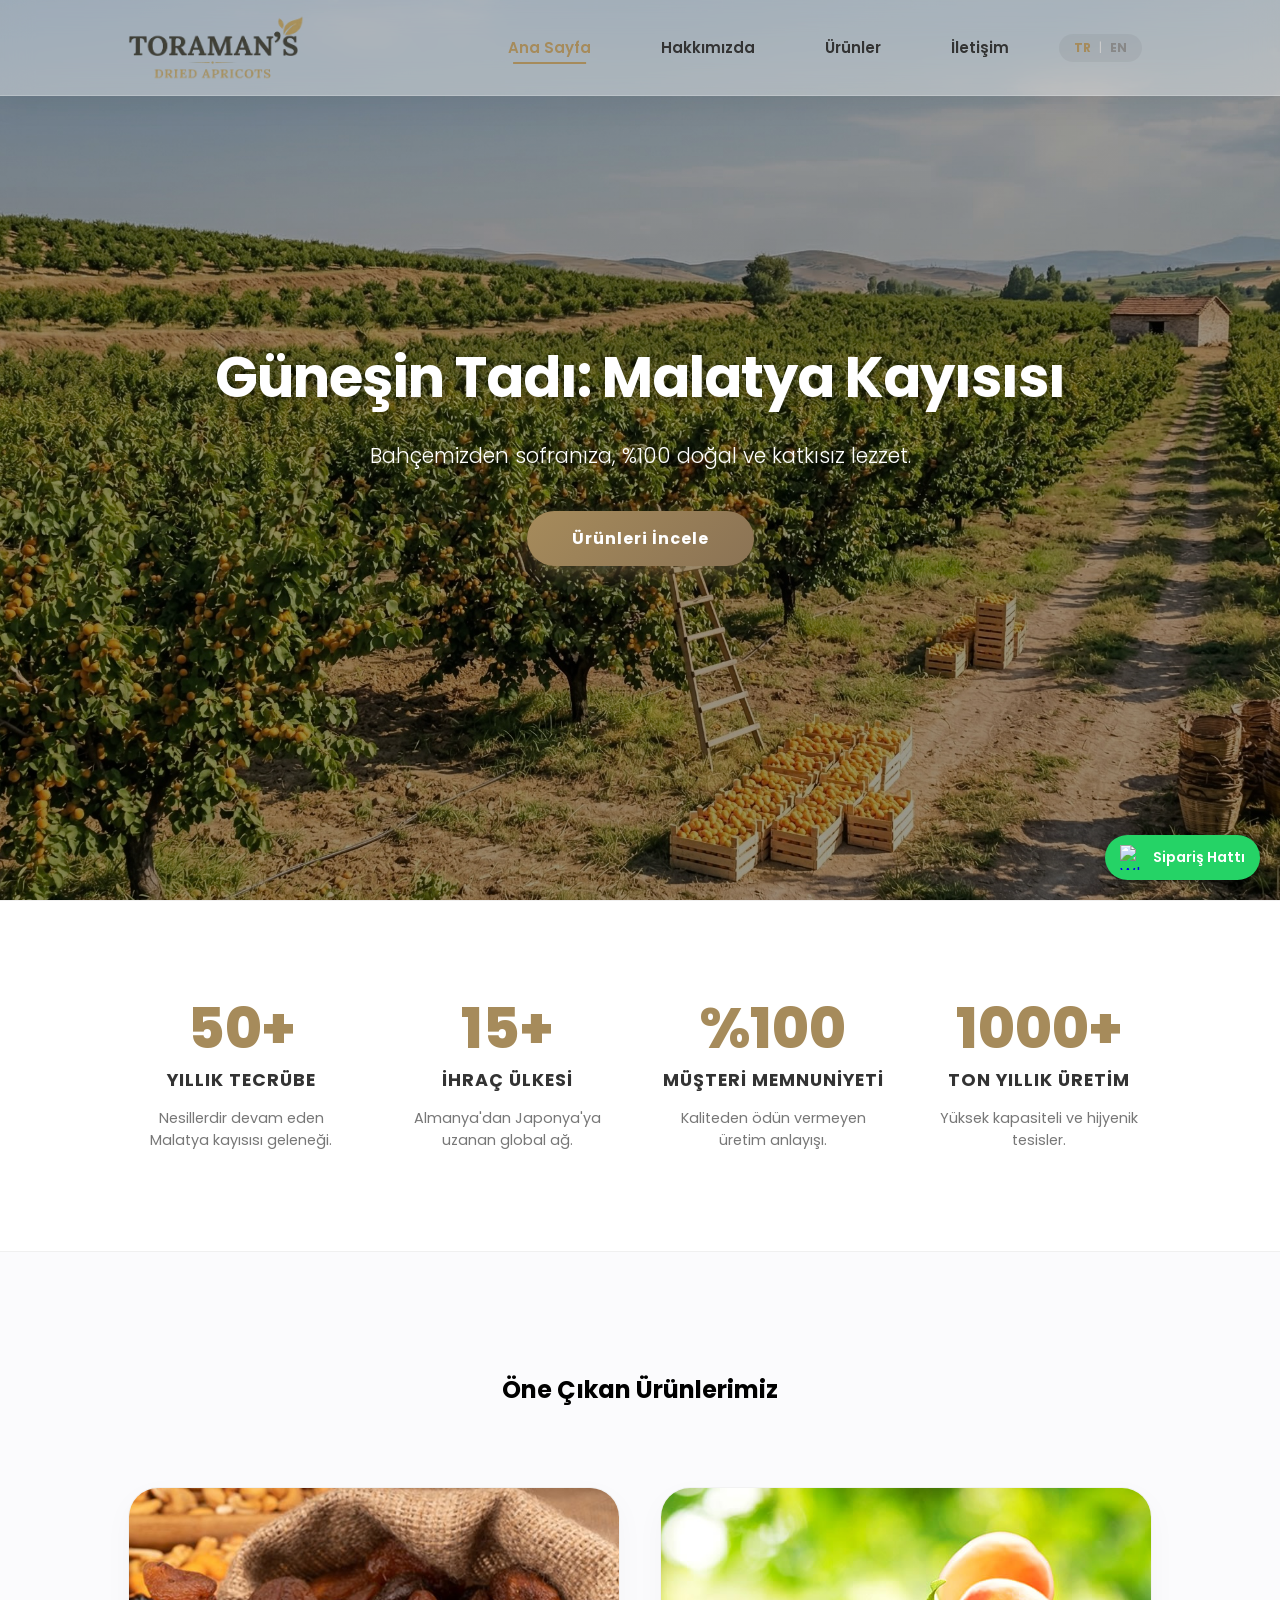
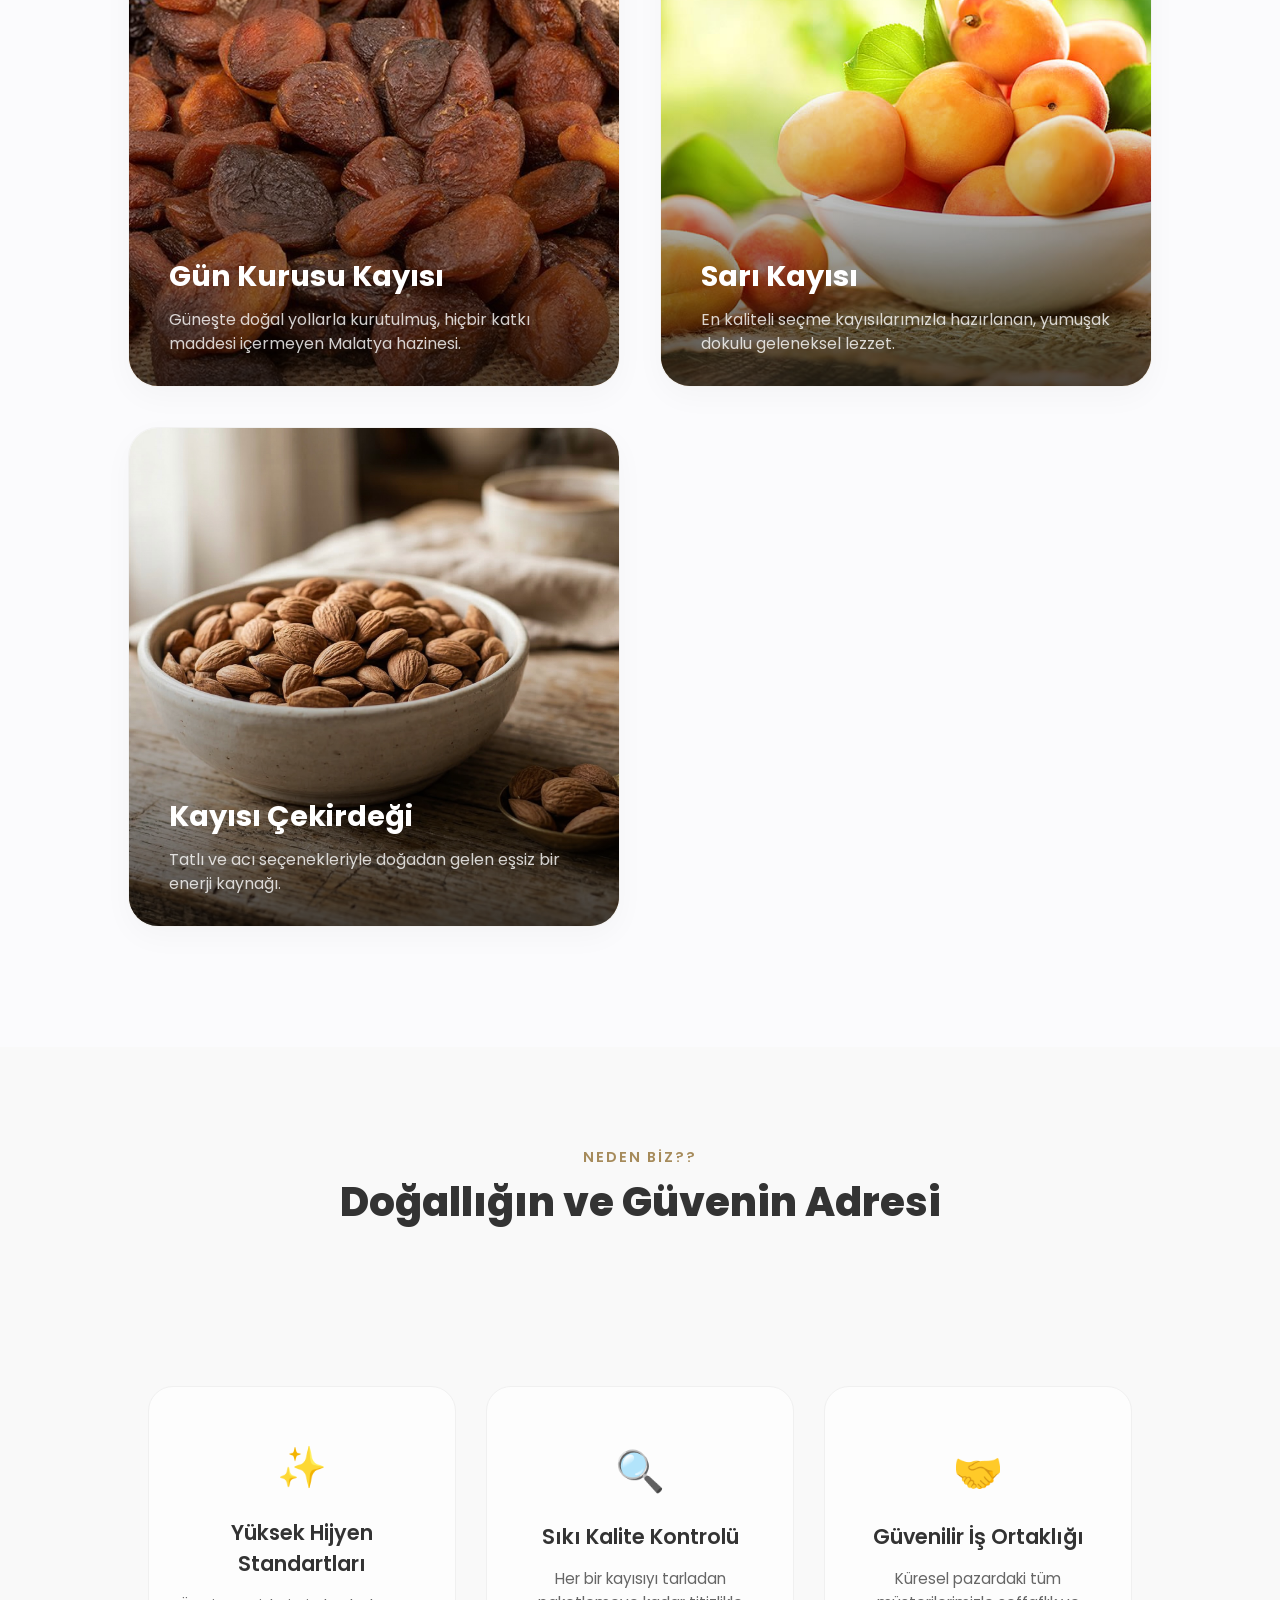
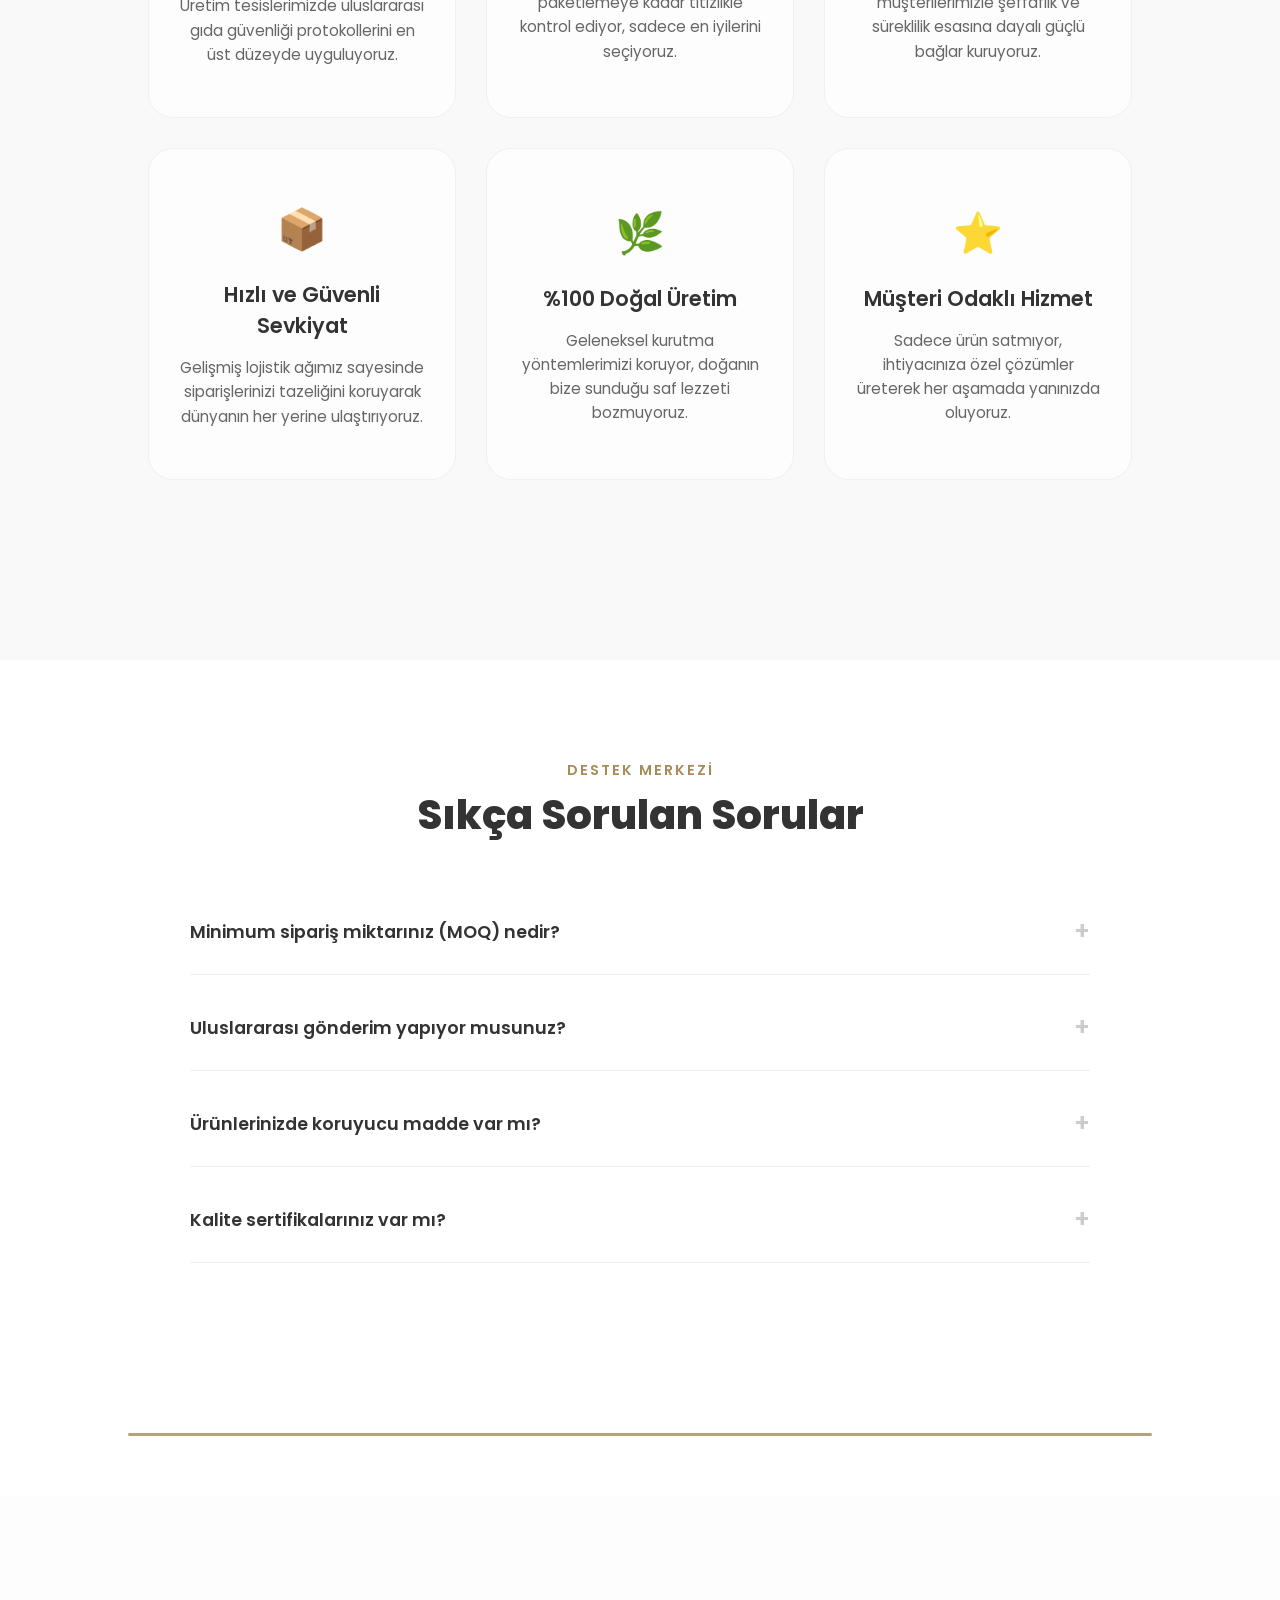
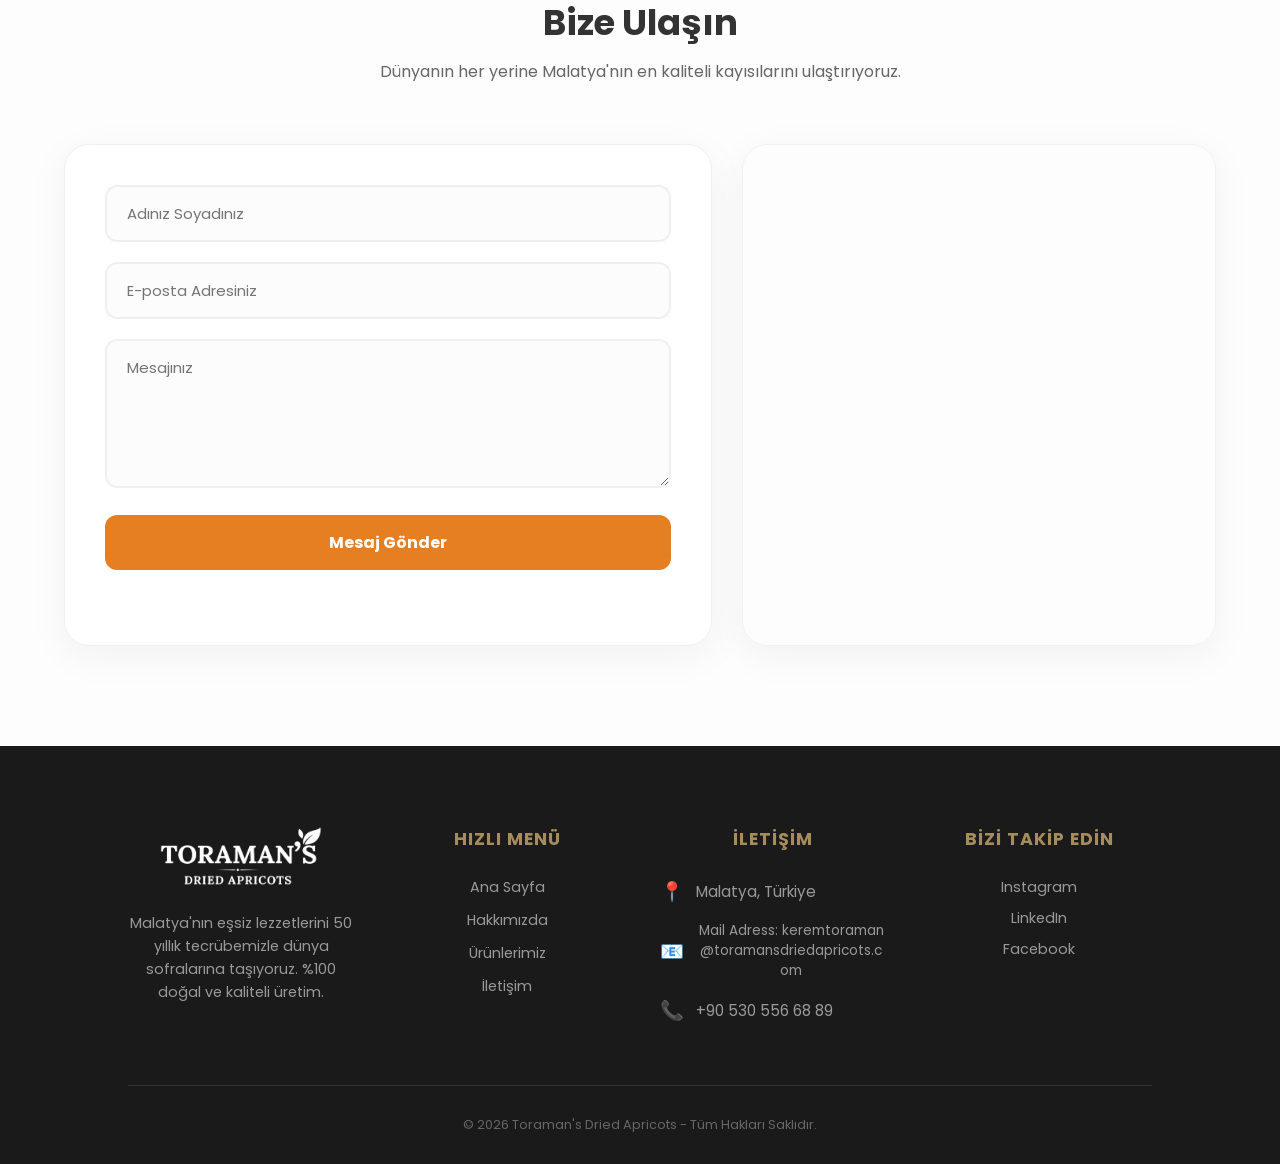
==== index.html @ 49c8cdb3 "Update index.html" ====
<!DOCTYPE html>
<html lang="tr">
<head>
    <meta charset="UTF-8">
    <meta name="viewport" content="width=device-width, initial-scale=1.0">
    <title>Toramans Dried Apricots | Malatya'nın Doğal Lezzeti</title>
    <link href="https://fonts.googleapis.com/css2?family=Poppins:wght@400;600;700&display=swap" rel="stylesheet">
    <link rel="stylesheet" href="style.css">
    <link rel="icon" type="image/png" href="Photos/favicon1.png">
<body>

    <nav class="navbar">
    <div class="logo">
        <img src="Photos/logo.png" alt="Toraman Dried Apricots Logo" id="nav-logo">
    </div>
        <ul class="nav-links">
            <li><a href="#home" class="active">Ana Sayfa</a></li>
            <li><a href="about.html" class="nav-btn">Hakkımızda</a></li>
            <li><a href="#products" class="nav-btn">Ürünler</a></li>
            <li><a href="#contact" class="nav-btn">İletişim</a></li>
            <li class="lang-switcher">
                <a href="index.html" class="lang-btn active">TR</a>
                <span class="lang-divider">|</span>
                <a href="index-en.html" class="lang-btn">EN</a>
            </li>
        </ul>
    </nav>

    <header id="home" class="hero">
       <div class="hero-content">
            <h1 class="fade-in">Güneşin Tadı: Malatya Kayısısı</h1>
            <p class="fade-in-delay">Bahçemizden sofranıza, %100 doğal ve katkısız lezzet.</p>
            <a href="#products" class="btn reveal-btn">Ürünleri İncele</a>
       </div>
    </header>

    <section class="trust-stats reveal">
        <div class="stats-container">
            <div class="stat-item">
                <span class="stat-number">50+</span>
                <span class="stat-label">Yıllık Tecrübe</span>
                <p class="stat-desc">Nesillerdir devam eden Malatya kayısısı geleneği.</p>
            </div>

            <div class="stat-item">
                <span class="stat-number">15+</span>
                <span class="stat-label">İhraç Ülkesi</span>
                <p class="stat-desc">Almanya'dan Japonya'ya uzanan global ağ.</p>
            </div>

            <div class="stat-item">
                <span class="stat-number">%100</span>
                <span class="stat-label">Müşteri Memnuniyeti</span>
                <p class="stat-desc">Kaliteden ödün vermeyen üretim anlayışı.</p>
            </div>

            <div class="stat-item">
                <span class="stat-number">1000+</span>
                <span class="stat-label">Ton Yıllık Üretim</span>
                <p class="stat-desc">Yüksek kapasiteli ve hijyenik tesisler.</p>
            </div>
        </div>
</section>

<section id="products" class="products">
    <h2>Öne Çıkan Ürünlerimiz</h2>
    <div class="product-grid">
        
        <div class="product-card reveal">
            <div class="product-image-wrapper">
                <img src="Photos/gunkurusu.jpg" alt="Gün Kurusu">
            </div>
            <div class="product-info">
                <h3>Gün Kurusu Kayısı</h3>
                <p>Güneşte doğal yollarla kurutulmuş, hiçbir katkı maddesi içermeyen Malatya hazinesi.</p>
            </div>
        </div>

        <div class="product-card reveal delay-1">
            <div class="product-image-wrapper">
                <img src="Photos/sari.jpg" alt="Sarı Kayısı">
            </div>
            <div class="product-info">
                <h3>Sarı Kayısı</h3>
                <p>En kaliteli seçme kayısılarımızla hazırlanan, yumuşak dokulu geleneksel lezzet.</p>
            </div>
        </div>

        <div class="product-card reveal delay-2">
            <div class="product-image-wrapper">
                <img src="Photos/cekirdek.jpg" alt="Kayısı Çekirdeği">
            </div>
            <div class="product-info">
                <h3>Kayısı Çekirdeği</h3>
                <p>Tatlı ve acı seçenekleriyle doğadan gelen eşsiz bir enerji kaynağı.</p>
            </div>
        </div>

    </div>
</section>

<section class="features-section reveal">
    <div class="section-header"> <span class="sub-title">NEDEN BİZ??</span>
        <h2 class="modern-title">Doğallığın ve Güvenin Adresi</h2>
    </div>
    
    <div class="features-grid">
        </div>
    
    <div class="features-grid">
        <div class="feature-card reveal">
            <div class="feature-icon">✨</div>
            <h3>Yüksek Hijyen Standartları</h3>
            <p>Üretim tesislerimizde uluslararası gıda güvenliği protokollerini en üst düzeyde uyguluyoruz.</p>
        </div>

        <div class="feature-card reveal delay-1">
            <div class="feature-icon">🔍</div>
            <h3>Sıkı Kalite Kontrolü</h3>
            <p>Her bir kayısıyı tarladan paketlemeye kadar titizlikle kontrol ediyor, sadece en iyilerini seçiyoruz.</p>
        </div>

        <div class="feature-card reveal delay-2">
            <div class="feature-icon">🤝</div>
            <h3>Güvenilir İş Ortaklığı</h3>
            <p>Küresel pazardaki tüm müşterilerimizle şeffaflık ve süreklilik esasına dayalı güçlü bağlar kuruyoruz.</p>
        </div>

        <div class="feature-card reveal">
            <div class="feature-icon">📦</div>
            <h3>Hızlı ve Güvenli Sevkiyat</h3>
            <p>Gelişmiş lojistik ağımız sayesinde siparişlerinizi tazeliğini koruyarak dünyanın her yerine ulaştırıyoruz.</p>
        </div>

        <div class="feature-card reveal delay-1">
            <div class="feature-icon">🌿</div>
            <h3>%100 Doğal Üretim</h3>
            <p>Geleneksel kurutma yöntemlerimizi koruyor, doğanın bize sunduğu saf lezzeti bozmuyoruz.</p>
        </div>

        <div class="feature-card reveal delay-2">
            <div class="feature-icon">⭐</div>
            <h3>Müşteri Odaklı Hizmet</h3>
            <p>Sadece ürün satmıyor, ihtiyacınıza özel çözümler üreterek her aşamada yanınızda oluyoruz.</p>
        </div>
    </div>
</section>
    
<section class="faq-section reveal">
    <div class="faq-container">
        <span class="sub-title">Destek Merkezi</span>
        <h2 class="modern-title">Sıkça Sorulan Sorular</h2>
        
        <div class="accordion">
            <div class="accordion-item">
                <button class="accordion-header">
                    <span>Minimum sipariş miktarınız (MOQ) nedir?</span>
                    <i class="arrow-icon">+</i>
                </button>
                <div class="accordion-body">
                    <p>Toptan ve ihracat talepleriniz için esnek çözümler sunuyoruz. Detaylı bilgi için lütfen bizimle iletişime geçin.</p>
                </div>
            </div>

            <div class="accordion-item">
                <button class="accordion-header">
                    <span>Uluslararası gönderim yapıyor musunuz?</span>
                    <i class="arrow-icon">+</i>
                </button>
                <div class="accordion-body">
                    <p>Evet, TDA olarak başta Avrupa ve ABD olmak üzere 15'ten fazla ülkeye güvenli ve hızlı gönderim sağlıyoruz.</p>
                </div>
            </div>

            <div class="accordion-item">
                <button class="accordion-header">
                    <span>Ürünlerinizde koruyucu madde var mı?</span>
                    <i class="arrow-icon">+</i>
                </button>
                <div class="accordion-body">
                    <p>Gün Kurusu ürünlerimiz %100 doğal olup hiçbir katkı maddesi içermez. Sarı kayısılarımızda ise uluslararası gıda standartlarına uygun minimum düzeyde kükürtleme işlemi uygulanmaktadır.</p>
                </div>
            </div>

            <div class="accordion-item">
                <button class="accordion-header">
                    <span>Kalite sertifikalarınız var mı?</span>
                    <i class="arrow-icon">+</i>
                </button>
                <div class="accordion-body">
                    <p>Evet, tesisimiz ve ürünlerimiz ISO 22000, Helal ve FDA standartlarına göre sertifikalandırılmış olup, küresel ortaklarımız için en yüksek düzeyde gıda güvenliğini garanti etmektedir.</p>
                </div>
            </div>
    </div>
</section>
    
<div class="section-divider"></div>
    
    <section class="contact" id="contact">
    <div class="contact-header reveal">
        <h2>Bize Ulaşın</h2>
        <p>Dünyanın her yerine Malatya'nın en kaliteli kayısılarını ulaştırıyoruz.</p>
    </div>

    <div class="contact-split-container reveal delay-1">
        <div class="contact-form-side">
            <form id="contactForm">
                <div class="input-group">
                    <input type="text" name="name" placeholder="Adınız Soyadınız" required>
                </div>
                <div class="input-group">
                    <input type="email" name="email" placeholder="E-posta Adresiniz" required>
                </div>
                <div class="input-group">
                    <textarea name="message" placeholder="Mesajınız" rows="5" required></textarea>
                </div>
                <button type="submit" class="submit-btn">Mesaj Gönder</button>
                <div id="formStatus" class="status-msg"></div>
            </form>
        </div>

        <div class="contact-map-side">
            <iframe 
                src="https://www.google.com/maps/embed?pb=!1m18!1m12!1m3!1d100345.548455767!2d38.2325324068361!3d38.33306634710186!2m3!1f0!2f0!3f0!3m2!1i1024!2i768!4f13.1!3m3!1m2!1s0x407636e3c1d9774d%3A0x5e39669527e57f75!2sMalatya!5e0!3m2!1str!2str!4v1710780000000!5m2!1str!2str" 
                width="100%" 
                height="100%" 
                style="border:0;" 
                allowfullscreen="" 
                loading="lazy" 
                referrerpolicy="no-referrer-when-downgrade">
            </iframe>
        </div>
    </div>
</section>

<footer class="footer">
    <div class="footer-container">
        <div class="footer-col">
            <img src="Photos/logo.png" alt="Toraman Logo" class="footer-logo">
            <p class="footer-about">
                Malatya'nın eşsiz lezzetlerini 50 yıllık tecrübemizle dünya sofralarına taşıyoruz. %100 doğal ve kaliteli üretim.
            </p>
        </div>

        <div class="footer-col">
            <h4>Hızlı Menü</h4>
            <ul>
                <li><a href="#home">Ana Sayfa</a></li>
                <li><a href="about.html">Hakkımızda</a></li>
                <li><a href="#products">Ürünlerimiz</a></li>
                <li><a href="#contact">İletişim</a></li>
            </ul>
        </div>

        <div class="footer-col">
            <h4>İletişim</h4>
            <div class="footer-contact-list">
                <div class="contact-item">
                    <span class="icon">📍</span>
                    <p>Malatya, Türkiye</p>
                </div>
                <div class="contact-item">
                    <span class="icon">📧</span>
                    <p class="long-email">Mail Adress: keremtoraman@toramansdriedapricots.com</p>
                </div>
                <div class="contact-item">
                    <span class="icon">📞</span>
                    <p>+90 530 556 68 89</p>
                </div>
            </div>
        </div>

        <div class="footer-col">
            <h4>Bizi Takip Edin</h4>
            <div class="social-icons">
                <a href="https://www.instagram.com/the_toraman/" class="social-link">Instagram</a>
                <a href="https://www.linkedin.com/in/kerem-toraman-1b116227b/" class="social-link">LinkedIn</a>
                <a href="#" class="social-link">Facebook</a>
            </div>
        </div>
    </div>
    <div class="footer-bottom">
        <p>© 2026 Toraman's Dried Apricots - Tüm Hakları Saklıdır.</p>
    </div>
</footer>

    <a href="https://wa.me/905305566889?text=Merhaba%20Kerem%2C%20Toraman%20Dried%20Apricots%20sitenizden%20ulaşıyorum.%20Ürünleriniz%20hakkında%20bilgi%20alabilir%20miyim?" class="whatsapp-fixed" target="_blank">
        <img src="https://upload.wikimedia.org/wikipedia/commons/6/6b/WhatsApp.svg" alt="WhatsApp">
        <span>Sipariş Hattı</span>
    </a>

    <script src="script.js"></script>
</body>
</html>
---- style.css ----
* {
    margin: 0;
    padding: 0;
    box-sizing: border-box;
    font-family: 'Poppins', 'Segoe UI', Tahoma, sans-serif;
    scroll-behavior: smooth;
}

/* --- ANİMASYON TANIMLARI --- */
@keyframes fadeInUp {
    from {
        opacity: 0;
        transform: translateY(30px);
    }
    to {
        opacity: 1;
        transform: translateY(0);
    }
}

/* --- GENEL AYARLAR --- */
.navbar {
    display: flex;
    justify-content: space-between;
    align-items: center; /* Dikeyde tam ortalama */
    padding: 15px 10% !important;
    background: rgba(255, 255, 255, 0.4) !important; /* %40 opaklık: Arkadaki bahçe görseli çok daha net sızacak */
    backdrop-filter: blur(15px); /* Bulanıklık seviyesi Apple tarzı derinlik verir */
    -webkit-backdrop-filter: blur(15px);
    box-shadow: 0 4px 30px rgba(0, 0, 0, 0.05);
    position: fixed;
    width: 100%;
    top: 0;
    z-index: 1000;
    min-height: 80px;
    border-bottom: 1px solid rgba(255, 255, 255, 0.2);
    box-shadow: 0 4px 30px rgba(0, 0, 0, 0.08); /* 0.05'ten 0.08'e çıkardık */
}

.logo {
    font-size: 20px;
    font-weight: bold;
    color: #e67e22;
}

.logo span { color: #2ecc71; margin-left: 5px; }

.nav-links { 
    list-style: none; 
    display: flex; 
    align-items: center; 
    gap: 10px; /* Butonlar arası nefes payı */
}

.nav-links li {
    position: relative; /* Çizginin taşmaması için bu şart */
    margin: 0 10px;
}

/* Navigasyon Linkleri Genel */
.nav-links a {
    text-decoration: none;
    color: #333;
    font-weight: 600;
    font-size: 15px;
    padding: 10px 20px;
    display: inline-block;
    position: relative;
    border-radius: 50px;
    background-color: transparent !important; /* Gri kutuyu zorla kaldırır */
    transition: all 0.4s cubic-bezier(0.165, 0.84, 0.44, 1);
}

/* Üzerine gelince sadece renk değişsin */
.nav-links a:hover, .nav-links a.active {
    color: #a68b5b !important;
    background-color: transparent !important;
}

/* Çizgiyi kelime boyuna hapseden akıllı ayar */
.nav-links a::after {
    content: '';
    position: absolute;
    bottom: 5px; 
    left: 50%;
    width: 0; /* Başlangıçta yok */
    height: 2px;
    background-color: #a68b5b;
    transform: translateX(-50%); /* Tam ortadan genişler */
    transition: width 0.3s ease;
}

/* Üzerine gelince veya aktif sayfadaysa sadece kelime kadar uzar */
.nav-links a:hover::after,
.nav-links a.active::after {
    width: 60%; /* Butonun %60'ı kadar (tam yazı boyu) */
}

/* Eğer 'active' olan butonun arkasında hala gri kutu varsa onu şeffaflaştırır: */
.nav-links a.active {
    background-color: transparent !important;
    color: #a68b5b;
}

#nav-logo {
    height: 65px !important; /* Bir tık küçülterek daha zarif durmasını sağladık */
    width: auto !important;
    display: block; /* Eğer logonun beyaz bir arka planı varsa, onu navbarla kaynaştırır: */
    mix-blend-mode: multiply; /* Beyaz arka planı yok sayıp logoyu alta geçirir */
    transition: transform 0.3s ease;
    filter: contrast(110%); /* Logonun renklerini biraz daha canlandırır */}

#nav-logo:hover {
    transform: scale(1.05) !important;
}

@media (max-width: 768px) {
    #nav-logo {
        height: 65px !important;
    }
    .navbar {
        min-height: 70px;
    }
}

/* --- HERO (KAPAK) AYARLARI --- */
.hero {
    height: 100vh;
    background: linear-gradient(rgba(0,0,0,0.4), rgba(0,0,0,0.4)), url('Photos/hero.jpg') center/cover;
    display: flex;
    align-items: center;
    justify-content: center;
    text-align: center;
    color: #fff;
}

.hero-content {
    display: flex;
    flex-direction: column;
    align-items: center;
    justify-content: center;
    width: 100%;
}

.hero-content h1 { 
    font-size: 3.5rem;
    margin-bottom: 20px; 
    text-shadow: 2px 4px 10px rgba(0,0,0,0.3);
    letter-spacing: -1px;
}

.hero-content p {
    text-align: center;
    max-width: 650px;
    margin: 0 auto 40px auto;
    font-size: 1.3rem;
    text-shadow: 1px 2px 5px rgba(0,0,0,0.3);
    font-weight: 300;
}

.fade-in {
    animation: fadeInUp 1s ease-out forwards;
}

.fade-in-delay {
    opacity: 0;
    animation: fadeInUp 1s ease-out 0.5s forwards;
}

.reveal-btn {
    opacity: 0;
    animation: fadeInUp 1s ease-out 1s forwards;
    background: linear-gradient(135deg, #a68b5b, #8b7355) !important;
    color: #fff !important;
    text-decoration: none;
    padding: 15px 45px !important;
    border-radius: 50px;
    font-weight: 700 !important;
    font-size: 16px;
    letter-spacing: 1px;
    display: inline-block;
    border: none !important;
    box-shadow: 0 10px 25px rgba(166, 139, 91, 0.4) !important;
    transition: all 0.4s cubic-bezier(0.175, 0.885, 0.32, 1.275) !important;
    box-shadow: 0 10px 25px rgba(166, 139, 91, 0.4);
    border: 1px solid rgba(255, 255, 255, 0.2); /* Çok ince beyaz bir çerçeve butonu öne çıkarır */
}

.reveal-btn:hover {
    transform: translateY(-5px) scale(1.05);
    box-shadow: 0 15px 35px rgba(166, 139, 91, 0.5) !important;
    filter: brightness(1.1);
}

/* --- APPLE STYLE ÜRÜN KARTLARI --- */
.products {
    padding: 120px 10%;
    background: #fbfbfd; /* Apple'ın imza kirli beyazı */
    text-align: center;
}

.product-grid {
    display: grid;
    grid-template-columns: repeat(auto-fit, minmax(320px, 1fr));
    gap: 40px;
    margin-top: 80px;
}

.product-card {
    background: #fff;
    border-radius: 30px; /* Daha yumuşak köşeler */
    overflow: hidden;
    position: relative;
    height: 500px;
    display: flex;
    flex-direction: column;
    box-shadow: 0 10px 30px rgba(0,0,0,0.03); /* Çok hafif başlangıç gölgesi */
    transition: all 0.6s cubic-bezier(0.165, 0.84, 0.44, 1);
    border: 1px solid rgba(0,0,0,0.05);
    cursor: pointer;
}

/* Görsel Alanı */
.product-image-wrapper {
    position: absolute;
    top: 0;
    left: 0;
    width: 100%;
    height: 100%;
    z-index: 1;
}

.product-card img {
    width: 100%;
    height: 100%;
    object-fit: cover;
    transition: transform 1.2s cubic-bezier(0.165, 0.84, 0.44, 1);
}

/* Bilgi Paneli (Üstte Duran Yazılar) */
.product-info {
    position: relative;
    z-index: 2;
    padding: 40px;
    height: 100%;
    display: flex;
    flex-direction: column;
    justify-content: flex-end; /* Yazıları en alta yaslar */
    background: linear-gradient(to top, rgba(0,0,0,0.7) 0%, transparent 60%);
    color: #fff;
    text-align: left;
}

.product-card h3 {
    font-size: 1.8rem;
    font-weight: 700;
    margin-bottom: 10px;
    transform: translateY(10px);
    transition: all 0.5s ease;
}

.product-card p {
    font-size: 1rem;
    opacity: 0.8;
    line-height: 1.5;
    transform: translateY(10px);
    transition: all 0.5s ease 0.1s;
}

/* --- HOVER EFEKTLERİ --- */
.product-card:hover {
    transform: scale(1.02) translateY(-10px);
    box-shadow: 0 30px 60px rgba(0,0,0,0.12);
}

.product-card:hover img {
    transform: scale(1.1); /* Resim hafifçe yaklaşır */
}

.product-card:hover h3, 
.product-card:hover p {
    transform: translateY(0);
}

/* Parlama Efekti */
.product-card::after {
    content: '';
    position: absolute;
    top: 0;
    left: -150%;
    width: 100%;
    height: 100%;
    background: linear-gradient(to right, rgba(255,255,255,0) 0%, rgba(255,255,255,0.2) 50%, rgba(255,255,255,0) 100%);
    transform: skewX(-25deg);
    transition: 0.8s;
    z-index: 3;
}

.product-card:hover::after {
    left: 150%;
}

/* --- TRUST STATS (GÜVEN KANITI) --- */
.trust-stats {
    padding: 100px 10%;
    background: #fff; /* Temiz beyaz zemin */
    border-top: 1px solid #f0f0f0;
    border-bottom: 1px solid #f0f0f0;
}

.stats-container {
    display: grid;
    grid-template-columns: repeat(auto-fit, minmax(200px, 1fr));
    gap: 40px;
    max-width: 1200px;
    margin: 0 auto;
    text-align: center;
}

.stat-item {
    display: flex;
    flex-direction: column;
    align-items: center;
}

.stat-number {
    font-size: 3.5rem; /* Dev ve iddialı rakamlar */
    font-weight: 800;
    color: #a68b5b; /* Senin marka altın tonun */
    margin-bottom: 10px;
    line-height: 1;
}

.stat-label {
    font-size: 1.1rem;
    font-weight: 700;
    color: #333;
    text-transform: uppercase;
    letter-spacing: 1px;
    margin-bottom: 15px;
}

.stat-desc {
    color: #777;
    font-size: 0.9rem;
    line-height: 1.5;
    max-width: 200px;
}

/* Mobil için Rakamları Küçült */
@media (max-width: 768px) {
    .stat-number {
        font-size: 2.5rem;
    }
    .trust-stats {
        padding: 60px 5%;
    }
}

/* --- DİL DEĞİŞTİRİCİ (LANG SWITCHER) --- */
.lang-switcher {
    display: flex;
    align-items: center;
    margin-left: 20px;
    padding: 5px 15px;
    background: rgba(0, 0, 0, 0.05); /* Çok hafif gri bir kapsül */
    border-radius: 50px;
    gap: 8px;
}

.lang-btn {
    text-decoration: none !important;
    font-size: 12px !important;
    font-weight: 700 !important;
    color: #888 !important;
    padding: 0 !important;
    background: transparent !important;
    transition: all 0.3s ease !important;
}

.lang-btn:after {
    display: none !important; /* Alt çizgiyi bu butonlar için iptal et */
}

.lang-btn.active {
    color: #a68b5b !important; /* Aktif dil senin altın rengin */
}

.lang-btn:hover:not(.active) {
    color: #333 !important;
}

.lang-divider {
    color: #ccc;
    font-size: 12px;
    user-select: none;
}

/* Mobilde Navbar Sıkışmasın Diye */
@media (max-width: 768px) {
    .lang-switcher {
        margin-left: 5px;
        padding: 5px 10px;
    }
}

/* --- FAQ (AKORDEON) TASARIMI --- */
.faq-section {
    padding: 100px 10%;
    background: #fff;
}

.faq-container {
    max-width: 900px;
    margin: 0 auto;
    text-align: center;
}

.accordion {
    margin-top: 50px;
    text-align: left;
}

.accordion-item {
    border-bottom: 1px solid #eee;
    margin-bottom: 10px;
}

.accordion-header {
    width: 100%;
    padding: 25px 0;
    background: none;
    border: none;
    display: flex;
    justify-content: space-between;
    align-items: center;
    cursor: pointer;
    font-size: 1.1rem;
    font-weight: 600;
    color: #333;
    transition: color 0.3s ease;
}

.accordion-header:hover {
    color: #a68b5b;
}

.accordion-body {
    max-height: 0;
    overflow: hidden;
    transition: max-height 0.4s cubic-bezier(0.4, 0, 0.2, 1);
}

.accordion-body p {
    padding-bottom: 25px;
    color: #666;
    line-height: 1.6;
}

/* Aktif Durum */
.accordion-item.active .accordion-body {
    max-height: 200px;
}

.accordion-item.active .arrow-icon {
    transform: rotate(45deg);
    color: #a68b5b;
}

.arrow-icon {
    font-size: 1.5rem;
    font-style: normal;
    transition: transform 0.3s ease;
    color: #ccc;
}

/* --- 10. NEDEN BİZ (FEATURES) SECTION --- */
.features-section {
    padding: 100px 10%;
    background-color: #f9f9f9; /* Hafif kırık beyaz, bölümleri birbirinden ayırır */
}

.section-header {
    text-align: center;
    max-width: 800px;
    margin: 0 auto 60px auto;
}

.sub-title {
    display: block;
    color: #a68b5b; /* Toraman's Altın Rengi */
    font-weight: 600;
    text-transform: uppercase;
    letter-spacing: 2px;
    font-size: 0.9rem;
    margin-bottom: 15px;
}

.modern-title {
    font-size: 2.8rem;
    color: #1d1d1f; /* Apple Siyahı */
    font-weight: 700;
    line-height: 1.2;
}

.features-grid {
    display: grid;
    grid-template-columns: repeat(auto-fit, minmax(300px, 1fr));
    gap: 30px;
    max-width: 1200px;
    margin: 0 auto;
}

.feature-card {
    background: #fff;
    padding: 40px;
    border-radius: 20px;
    transition: all 0.4s cubic-bezier(0.4, 0, 0.2, 1);
    border: 1px solid #f0f0f0;
    text-align: center;
}

.feature-card:hover {
    transform: translateY(-10px);
    box-shadow: 0 20px 40px rgba(0,0,0,0.05);
    border-color: #a68b5b;
}

.feature-icon {
    font-size: 2.5rem;
    margin-bottom: 20px;
    display: block;
}

.feature-card h3 {
    font-size: 1.3rem;
    color: #1d1d1f;
    margin-bottom: 15px;
    font-weight: 600;
}

.feature-card p {
    color: #6e6e73; /* Apple Grisi */
    line-height: 1.6;
    font-size: 0.95rem;
}

/* Mobil Uyumluluk */
@media (max-width: 768px) {
    .modern-title {
        font-size: 2rem;
    }
    .features-section {
        padding: 60px 5%;
    }
}

/* --- 11. ANİMASYONLU BÖLÜM AYIRICI --- */
.section-divider {
    width: 0;                /* Başlangıçta genişlik sıfır (görünmez) */
    height: 3px;             /* Zarif bir incelik (istersen 5px yapabilirsin) */
    background: #a68b5b;      /* Toraman's Altın Rengi */
    margin: 60px auto;       /* Üst ve alttan boşluk */
    border-radius: 50px;     /* Yumuşak kenarlar */
    opacity: 0;              /* Başlangıçta şeffaf */
    display: block;
    transform-origin: center; /* Ortadan dışarıya doğru büyümesi için kritik */
    
    /* Animasyonun yumuşaklığı ve süresi (1.5 saniye, yavaş başlayıp hızlanan) */
    transition: width 1.5s cubic-bezier(0.22, 1, 0.36, 1), opacity 1s ease;
}

/* JavaScript bu sınıfı eklediğinde animasyon tetiklenir */
.section-divider.animate-line {
    width: 80%;              /* Ekranın %80'ine kadar uzat (tam uçlara gitmemesi daha şık) */
    opacity: 0.8;            /* Görünür hale getir */
}

/* Mobil cihazlar için genişliği ayarla */
@media (max-width: 768px) {
    .section-divider.animate-line {
        width: 90%;          /* Mobilde biraz daha geniş durabilir */
    }
    .section-divider {
        margin: 40px auto;   /* Boşluğu mobilde daralt */
    }
}

/* --- MODERN FOOTER --- */
.footer {
    background: #1a1a1a; /* Koyu antrasit, çok daha premium durur */
    color: #fff;
    padding: 80px 10% 30px 10%;
    font-size: 0.9rem;
}

.footer-container {
    display: grid;
    grid-template-columns: repeat(auto-fit, minmax(200px, 1fr));
    gap: 40px;
    max-width: 1200px;
    margin: 0 auto;
}

.footer-logo {
    height: 60px;
    margin-bottom: 20px;
    filter: brightness(0) invert(1); /* Logoyu beyaza çevirir (koyu zeminde şık durur) */
}

.footer-about {
    color: #999;
    line-height: 1.6;
}

.footer-col h4 {
    color: #a68b5b; /* Senin altın rengin */
    margin-bottom: 25px;
    font-size: 1.1rem;
    text-transform: uppercase;
    letter-spacing: 1px;
}

.footer-col ul {
    list-style: none;
}

.footer-col ul li {
    margin-bottom: 12px;
}

.footer-col ul li a {
    color: #999;
    text-decoration: none;
    transition: color 0.3s;
}

.footer-col ul li a:hover {
    color: #fff;
}

.social-icons {
    display: flex;
    flex-direction: column;
    gap: 10px;
}

.social-link {
    color: #999;
    text-decoration: none;
    transition: 0.3s;
}

.social-link:hover {
    color: #a68b5b;
    transform: translateX(5px);
}

.footer-bottom {
    margin-top: 60px;
    padding-top: 30px;
    border-top: 1px solid #333;
    text-align: center;
    color: #666;
    font-size: 0.8rem;
}

/* Mobil Düzenleme */
@media (max-width: 768px) {
    .footer {
        text-align: center;
        padding: 60px 5% 30px 5%;
    }
    .footer-col {
        display: flex;
        flex-direction: column;
        align-items: center;
    }
}

/* --- CERTIFICATE LOGOS (SERTİFİKALAR) --- */
.cert-logos {
    padding: 100px 0;
    background: #fff;
    width: 100%; /* Konteynerin tüm genişliği kapladığından emin olalım */
    display: flex;
    justify-content: center;
}

.cert-container {
    width: 100%;
    max-width: 1200px;
    margin: 0 auto;
    text-align: center; /* Başlığı merkeze iter */
    display: flex;
    flex-direction: column;
    align-items: center; /* İçindeki her şeyi (başlık ve logolar) yatayda ortalar */
}

.cert-title {
    display: block;
    width: 100%;
    text-align: center;
    font-size: 1.2rem; /* Boyutu 0.8'den 1.2'ye çıkardık */
    font-weight: 800; /* Daha kalın ve belirgin yaptık */
    color: #a68b5b;
    letter-spacing: 5px; /* Harf aralığını bir tık daha açtık */
    margin-bottom: 70px; /* Logolardan biraz daha uzaklaştırdık */
    text-transform: uppercase;
}

.cert-scroll {
    display: flex;
    justify-content: center; /* Logoları merkeze toplar */
    align-items: center;
    gap: 100px;
    flex-wrap: wrap;
    width: 100%;
}

.cert-img {
    height: 85px; /* Logoları 65px'den 85px'e çıkardık, artık çok daha netler */
    width: auto;
    filter: sepia(0.4) contrast(0.9) brightness(0.9);
    transition: all 0.5s cubic-bezier(0.165, 0.84, 0.44, 1);
}

.cert-img:hover {
    filter: none;
    transform: scale(1.15); /* Hover etkisini bir tık daha belirgin yaptık */
}

/* --- MOBİL AYARLAR (TEK BİR BLOKTA) --- */
@media (max-width: 768px) {
    .cert-logos {
        padding: 60px 20px;
    }
    .cert-scroll {
        gap: 40px;
    }
    .cert-img {
        height: 55px; /* Mobilde de görünürlüğü artırdık */
    }
}

@media (max-width: 992px) {
    .contact-split-container {
        flex-direction: column;
    }
    .contact-form-side, .contact-map-side {
        width: 100%;
        flex: none;
    }
    .contact-map-side {
        height: 350px;
        min-height: 350px;
    }
    .cert-scroll {
        gap: 30px; /* Mobilde araları daralt */
    }
    .cert-img {
        height: 40px;
    }
}

@media (max-width: 768px) {
    .stat-number {
        font-size: 2.5rem;
    }
    .trust-stats {
        padding: 60px 5%;
    }
    .scroll-item {
        width: 80vw !important;
        height: 450px !important;
        border-radius: 20px;
    }
    .item-overlay {
        opacity: 1 !important;
        padding: 25px !important;
    }
    .item-overlay h3, .item-overlay p {
        transform: translateY(0) !important;
    }
}

/* --- İLETİŞİM BÖLÜMÜ --- */
.contact {
    padding: 100px 5%;
    background: #fdfdfd;
}

.contact-header {
    text-align: center;
    margin-bottom: 60px;
}

.contact-header h2 {
    font-size: 2.8rem;
    color: #333;
    margin-bottom: 15px;
}

.contact-container {
    max-width: 700px;
    margin: 0 auto;
    background: #fff;
    padding: 50px;
    border-radius: 20px;
    box-shadow: 0 10px 40px rgba(0,0,0,0.05);
    border-top: 5px solid #a68b5b;
}

/* Form ve Haritayı Yan Yana Getiren Ana Konteyner */
.contact-split-container {
    display: flex;
    gap: 30px;
    max-width: 1200px;
    margin: 0 auto;
    align-items: stretch;
}

.contact-form-side {
    flex: 1.2;
    background: #fff;
    padding: 40px;
    border-radius: 25px;
    border: 1px solid #f0f0f0;
    box-shadow: 0 10px 40px rgba(0,0,0,0.05);
}

.contact-map-side {
    flex: 1;
    border-radius: 25px;
    overflow: hidden;
    border: 1px solid #f0f0f0;
    box-shadow: 0 10px 40px rgba(0,0,0,0.05);
    min-height: 450px;
}

/* Form Elemanları */
.input-group {
    margin-bottom: 20px;
}

#contactForm input, 
#contactForm textarea {
    width: 100%;
    padding: 15px 20px;
    border: 2px solid #f0f0f0;
    border-radius: 12px;
    background: #fcfcfc;
    transition: all 0.3s ease;
}

.submit-btn {
    width: 100%;
    padding: 15px;
    background: #e67e22;
    color: white;
    border-radius: 12px;
    border: none;
    font-weight: 700;
    cursor: pointer;
}

.contact-form-side {
    padding: 40px;
}

.contact-map-side {
    min-height: 450px;
}

/* Form İçindeki Input Grupları */
.input-group {
    margin-bottom: 20px;
}

.contact h2 {
    font-size: 2.2rem;
    color: #333;
    margin-bottom: 10px;
}

.contact p {
    color: #666;
    margin-bottom: 40px;
}

.input-group {
    margin-bottom: 20px;
    text-align: left;
}

#contactForm input, 
#contactForm textarea {
    width: 100%;
    padding: 15px 20px;
    border: 2px solid #f0f0f0;
    border-radius: 12px;
    font-size: 15px;
    transition: all 0.3s ease;
    background: #fcfcfc;
}

#contactForm input:focus, 
#contactForm textarea:focus {
    outline: none;
    border-color: #e67e22;
    background: #fff;
    box-shadow: 0 5px 15px rgba(230, 126, 34, 0.1);
}

.submit-btn {
    width: 100%;
    padding: 15px !important;
    background: #e67e22 !important;
    border-radius: 12px !important;
    font-weight: 700 !important;
    font-size: 16px !important;
    cursor: pointer;
    border: none;
    transition: transform 0.3s ease, box-shadow 0.3s ease !important;
}

.status-msg {
    margin-top: 15px;
    font-size: 14px;
    text-align: center;
    min-height: 20px;
    font-weight: 500;
}

/* --- FOOTER VE WHATSAPP --- */
footer { padding: 40px; text-align: center; background: #333; color: #fff; }

.whatsapp-fixed {
    position: fixed !important;
    bottom: 20px !important;
    right: 20px !important;
    z-index: 9999 !important;
    display: flex !important;
    align-items: center !important;
    background-color: #25d366 !important;
    padding: 10px 15px !important;
    border-radius: 50px !important;
    text-decoration: none !important;
    box-shadow: 0 4px 12px rgba(0,0,0,0.2) !important;
}

.whatsapp-fixed img {
    width: 25px !important;
    height: 25px !important;
    min-width: 25px !important;
}

.whatsapp-fixed span {
    color: white !important;
    margin-left: 8px !important;
    font-size: 14px !important;
    font-weight: 600 !important;
}

/* --- MOBİL AYARLAR (TEK BİR BLOKTA) --- */
@media (max-width: 768px) {
    .navbar {
        padding: 5px 10px !important;
        flex-direction: row !important;
        justify-content: space-between !important;
        min-height: 65px !important;
    }

    #nav-logo {
        height: 40px !important; /* Logoyu bir tık daha küçülttük */
    }

    .nav-links {
        display: flex !important;
        gap: 2px !important;
    }

    .nav-links a {
        font-size: 9px !important; /* Kelimelerin sığması için fontu biraz daha daralttık */
        padding: 4px 5px !important;
        white-space: nowrap !important; /* Kelimelerin alt alta binmesini kesin olarak engeller */
    }

    /* Başlığı mobilde daha okunaklı yapalım */
    .hero-content h1 {
        font-size: 2.2rem !important; /* Çok küçük görünüyordu, ideal boyuta çektik */
        line-height: 1.2 !important;
        margin-bottom: 15px !important;
    }

    .hero-content p {
        font-size: 1rem !important;
        margin-bottom: 25px !important;
    }

    /* Butonu mobilde daha zarif yapalım */
    .reveal-btn {
        padding: 12px 30px !important; /* Devasa duran butonu küçülttük */
        font-size: 14px !important;
    }

    .whatsapp-fixed { padding: 12px !important; border-radius: 50% !important; }
    .whatsapp-fixed span { display: none !important; }
}

/* --- HAKKIMIZDA SAYFASI AYARLARI --- */
.about-modern {
    padding: 120px 10%;
    background: #fffaf0;
}

.about-modern-content {
    display: flex;
    align-items: center;
    gap: 80px;
    max-width: 1400px;
    margin: 0 auto;
}

.about-modern-text { flex: 1; }

.sub-title {
    display: block;
    color: #a68b5b;
    font-weight: 600;
    text-transform: uppercase;
    letter-spacing: 2px;
    font-size: 0.9rem;
    margin-bottom: 10px;
}

.modern-title {
    font-size: 3.2rem;
    font-weight: 800;
    color: #333;
    line-height: 1.2;
    margin-bottom: 30px;
}

.about-modern-text p {
    color: #666;
    line-height: 1.8;
    margin-bottom: 20px;
    font-size: 1.05rem;
}

.about-modern-visuals {
    flex: 1;
    position: relative;
    height: 500px;
}

.main-image-wrapper {
    width: 90%;
    height: 100%;
    position: absolute;
    top: 0;
    right: 0;
    overflow: hidden;
    border-radius: 30px;
    box-shadow: 0 20px 50px rgba(0,0,0,0.1);
}

.main-image { width: 100%; height: 100%; object-fit: cover; }

.overlay-image-wrapper {
    width: 50%;
    height: 60%;
    position: absolute;
    bottom: -40px;
    left: 0;
    overflow: hidden;
    border-radius: 20px;
    border: 8px solid #fff;
    box-shadow: 0 15px 40px rgba(166, 139, 91, 0.2);
}

.overlay-image { width: 100%; height: 100%; object-fit: cover; }

/* --- MODERN GARDEN GALLERY --- */
.garden-gallery {
    padding: 150px 0;
    background: #fff;
    overflow: hidden;
}

.gallery-header {
    text-align: center;
    max-width: 700px;
    margin: 0 auto 80px auto;
    padding: 0 10%;
}

.gallery-header h2 {
    font-size: 3rem;
    font-weight: 800;
    color: #333;
    margin-bottom: 20px;
}

.gallery-header p {
    color: #666;
    font-size: 1.1rem;
    line-height: 1.7;
}

.gallery-grid {
    display: grid;
    grid-template-columns: repeat(auto-fit, minmax(320px, 1fr));
    gap: 30px;
    max-width: 1600px;
    margin: 0 auto;
    padding: 0 5%;
    perspective: 1000px;
}

.gallery-item {
    position: relative;
    height: 450px;
    overflow: hidden;
    border-radius: 30px;
    box-shadow: 0 10px 40px rgba(0, 0, 0, 0.04);
    transition: all 0.6s cubic-bezier(0.165, 0.84, 0.44, 1);
}

.gallery-item:hover {
    transform: translateY(-15px) scale(1.02);
    box-shadow: 0 30px 60px rgba(166, 139, 91, 0.15);
    z-index: 10;
}

.gallery-item img {
    width: 100%;
    height: 100%;
    object-fit: cover;
    transition: transform 0.8s cubic-bezier(0.165, 0.84, 0.44, 1);
}

.gallery-item:hover img { transform: scale(1.1); }

/* --- KAYDIRMA (REVEAL) ANİMASYONLARI --- */
.reveal {
    opacity: 0;
    transform: translateY(30px);
    transition: all 0.8s cubic-bezier(0.165, 0.84, 0.44, 1);
}

.reveal.active {
    opacity: 1;
    transform: translateY(0);
}

.delay-1 { transition-delay: 0.2s; }
.delay-2 { transition-delay: 0.4s; }
.delay-3 { transition-delay: 0.6s; }
.delay-4 { transition-delay: 0.8s; }

/* --- WHY US SEKTÖRÜ --- */
.why-us { padding: 60px 10%; background: #fff; }

.features-grid {
    display: grid;
    grid-template-columns: repeat(3, 1fr);
    gap: 30px;
    max-width: 1200px;
    margin: 80px auto; /* Üstten ve alttan boşluk bırakıp yatayda tam ortalar */
    padding: 0 20px;
    justify-content: center; /* Izgara içeriğini yatayda ortalar */
    align-items: stretch; /* Kutuların boylarını birbirine eşitler */
    text-align: center;
}

.feature-card {
    background: #fff;
    padding: 50px 30px;
    border-radius: 25px;
    background: #fdfdfd;
    border: 1px solid #f0f0f0; /* Görseldeki o ince zarif çerçeve */
    text-align: center;
    transition: all 0.4s ease;
    display: flex;
    flex-direction: column;
    align-items: center; /* İkon ve başlıkları dikey eksende ortalar */
    justify-content: center;
}

.feature-card:hover {
    transform: translateY(-10px);
    box-shadow: 0 15px 35px rgba(166, 139, 91, 0.1);
    border-color: #a68b5b;
}

.feature-icon { font-size: 40px; margin-bottom: 20px; }
.feature-card h3 { color: #333; margin-bottom: 15px; font-size: 1.3rem; }
.feature-card p { color: #666; font-size: 0.95rem; line-height: 1.6; }

/* Tablet ve Küçük Ekranlar İçin Düzenleme */
@media (max-width: 1024px) {
    .features-grid {
        grid-template-columns: repeat(2, 1fr); /* 2'li sıra */
    }
}

/* Mobil İçin Düzenleme */
@media (max-width: 768px) {
    .features-grid {
        grid-template-columns: 1fr; /* Tekli sıra */
        margin: 40px auto;
    }
}

/* --- MEDIA QUERIES --- */
@media (min-width: 992px) {
    .gallery-item:nth-child(even) { transform: translateY(50px); }
}

@media (max-width: 768px) {
    .modern-title { font-size: 2.2rem; }
    .about-modern-content { flex-direction: column; gap: 40px; }
    .about-modern-visuals { height: 350px; width: 100%; }
    .gallery-header h2 { font-size: 2.2rem; }
    .gallery-item { height: 300px; }
    .garden-gallery { padding: 80px 0; }
}

/* --- MODERN SCROLL GALLERY (APPLE STYLE) --- */
.modern-scroll-gallery {
    padding: 80px 0; /* 120px olan değeri 80px yaparak dikey yüksekliği daralttık */
    background: #fff;
    overflow: hidden;
}

.modern-title {
    font-size: 2.5rem; /* Başlığı bir tık küçülterek daha zarif bir görünüm sağladık */
}

.gallery-intro {
    text-align: center;
    margin-bottom: 40px; /* Başlık ile resimler arasındaki boşluğu azalttık */
    padding: 0 10%;
}

/* Yatay Kaydırma Konteyneri */
.scroll-container-wrapper {
    width: 100%;
    overflow-x: auto;
    overflow-y: hidden;
    white-space: nowrap;
    padding: 20px 0 60px 0;
    cursor: grab; /* Sürükleme ipucu */
    user-select: none;
    -webkit-overflow-scrolling: touch; /* iOS kaydırma desteği */
    scroll-snap-type: x proximity;
    
    -ms-overflow-style: none;
    scrollbar-width: none;
}

.scroll-container-wrapper.active-grab {
    cursor: grabbing; /* Tutarken el simgesi */
}

.scroll-container-wrapper::-webkit-scrollbar {
    display: none;
}

.scroll-content {
    display: inline-flex;
    gap: 30px;
    padding-left: 10%;
    padding-right: 10%;
}

/* Her Bir Görsel Kutusu */
.scroll-item {
    position: relative;
    width: 380px; /* Genişliği 450px'den 380px'e çektik */
    height: 520px; /* Yüksekliği 600px'den 520px'e düşürerek ekranı boğmasını engelledik */
    border-radius: 25px;
    overflow: hidden;
    box-shadow: 0 20px 50px rgba(0,0,0,0.05);
    transition: all 0.6s cubic-bezier(0.165, 0.84, 0.44, 1);
    display: inline-block;
    vertical-align: top;
    scroll-snap-align: center;
}

.scroll-item img {
    width: 100%;
    height: 100%;
    object-fit: cover;
    transition: transform 1s cubic-bezier(0.165, 0.84, 0.44, 1);
}

.scroll-hint {
    font-size: 0.8rem;
    color: #a68b5b;
    font-weight: 600;
    margin-top: 10px;
    opacity: 0.6;
    letter-spacing: 1px;
    animation: pulse 2s infinite; /* Hafifçe yanıp sönme efekti */
}

@keyframes pulse {
    0% { opacity: 0.3; }
    50% { opacity: 0.8; }
    100% { opacity: 0.3; }
}

/* Üzerine Gelince Beliren Yazı Paneli (Overlay) */
.item-overlay {
    position: absolute;
    bottom: 0;
    left: 0;
    width: 100%;
    height: 100%;
    background: linear-gradient(to top, rgba(0,0,0,0.8), transparent 70%);
    padding: 40px;
    display: flex;
    flex-direction: column;
    justify-content: flex-end;
    opacity: 0;
    transition: all 0.5s ease;
    white-space: normal;
}

.item-overlay h3 {
    color: #fff;
    font-size: 1.8rem;
    font-weight: 700;
    margin-bottom: 10px;
    transform: translateY(20px);
    transition: all 0.5s ease;
}

.item-overlay p {
    color: rgba(255,255,255,0.9);
    font-size: 1rem;
    line-height: 1.6;
    transform: translateY(20px);
    transition: all 0.5s ease 0.1s;
}

/* Masaüstü Hover Durumu */
.scroll-item:hover {
    transform: scale(1.02);
    box-shadow: 0 30px 60px rgba(166, 139, 91, 0.2);
}

.scroll-item:hover img { transform: scale(1.1); }
.scroll-item:hover .item-overlay { opacity: 1; }
.scroll-item:hover .item-overlay h3,
.scroll-item:hover .item-overlay p { transform: translateY(0); }

/* Footer İletişim Düzeni */
.footer-contact-list {
    display: flex;
    flex-direction: column;
    gap: 15px;
    margin-top: 10px;
}

.contact-item {
    display: flex;
    align-items: center;
    gap: 12px;
    justify-content: flex-start; /* Sola yaslı, daha kurumsal durur */
}

.contact-item .icon {
    font-size: 1.2rem;
    min-width: 24px;
}

.contact-item p {
    margin: 0;
    color: #999;
    font-size: 0.95rem;
}

/* Uzun E-posta Özel Ayarı */
.long-email {
    font-size: 0.85rem !important; /* Bir tık küçülttük ki sığsın */
    word-break: break-all; /* Çok dar ekranlarda kelimeyi böler, taşma yapmaz */
}

/* Mobilde her şeyi ortalamak istersen */
@media (max-width: 768px) {
    .contact-item {
        justify-content: center;
    }
}

/* Mobilde sütunları daha geniş yapalım */
@media (max-width: 768px) {
    .footer-container {
        grid-template-columns: 1fr; /* Tek sütun */
        text-align: center;
    }
    .footer-contact-item {
        justify-content: center;
    }
}

/* --- İpucu Animasyonu --- */
.scroll-hint {
    text-align: center;
    font-size: 0.8rem;
    color: #a68b5b;
    font-weight: 600;
    margin-top: 20px;
    letter-spacing: 1px;
    animation: pulse 2s infinite;
}

@keyframes pulse {
    0% { opacity: 0.3; }
    50% { opacity: 0.8; }
    100% { opacity: 0.3; }
}

/* --- MOBİL AYARLAR --- */
@media (max-width: 768px) {
    .scroll-item {
        width: 80vw !important; /* Ekranın çoğunu kaplasın */
        height: 450px !important;
        border-radius: 20px;
    }
    
    .item-overlay {
        opacity: 1 !important; /* Mobilde yazılar hep açık */
        padding: 25px !important;
    }

    .item-overlay h3, .item-overlay p {
        transform: translateY(0) !important; /* Yazılar kaymadan sabit dursun */
    }

    .item-overlay h3 { font-size: 1.4rem; }
    .item-overlay p { font-size: 0.9rem; }

@media (max-width: 992px) {
    .contact-split-container {
        flex-direction: column; /* Mobilde alt alta gelsinler */
    }
    
    .contact-form-side, .contact-map-side {
        width: 100%;
        flex: none;
    }
    
    .contact-map-side {
        height: 350px;
        min-height: 350px;
    }
}
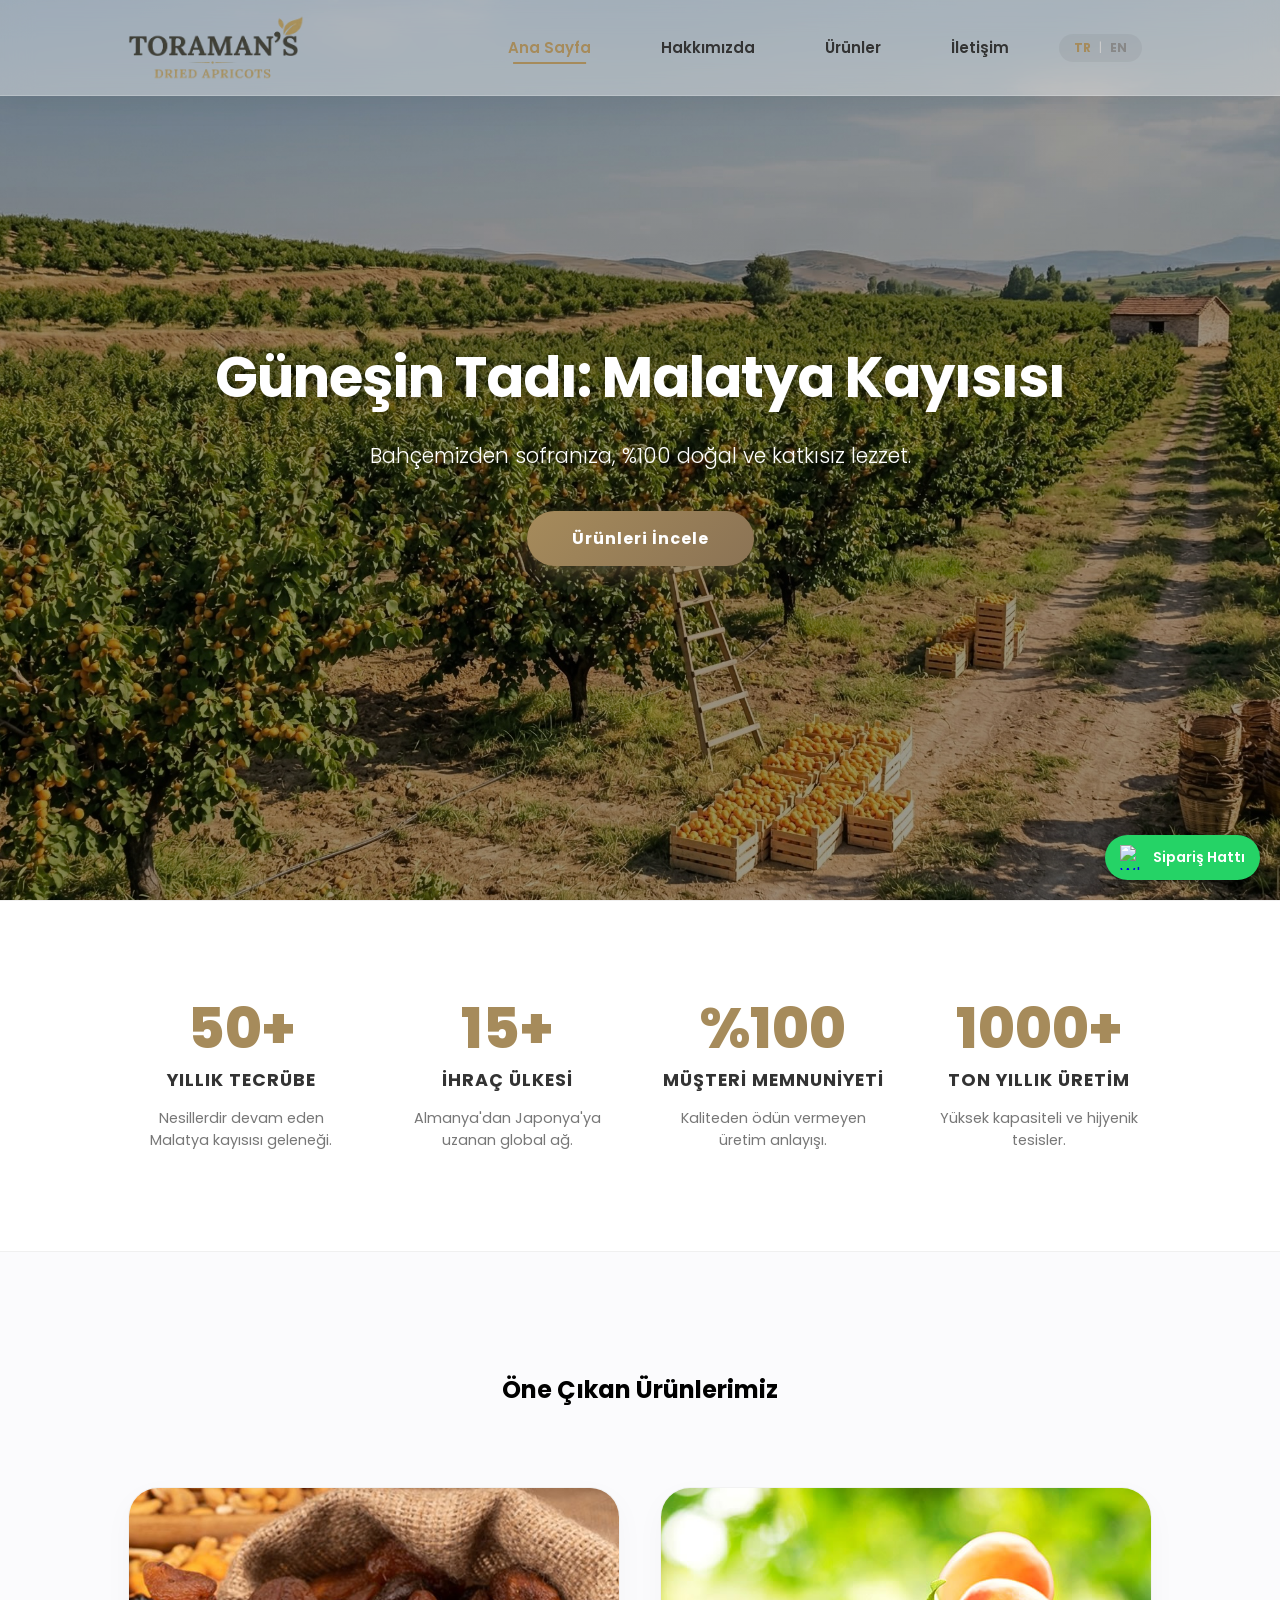
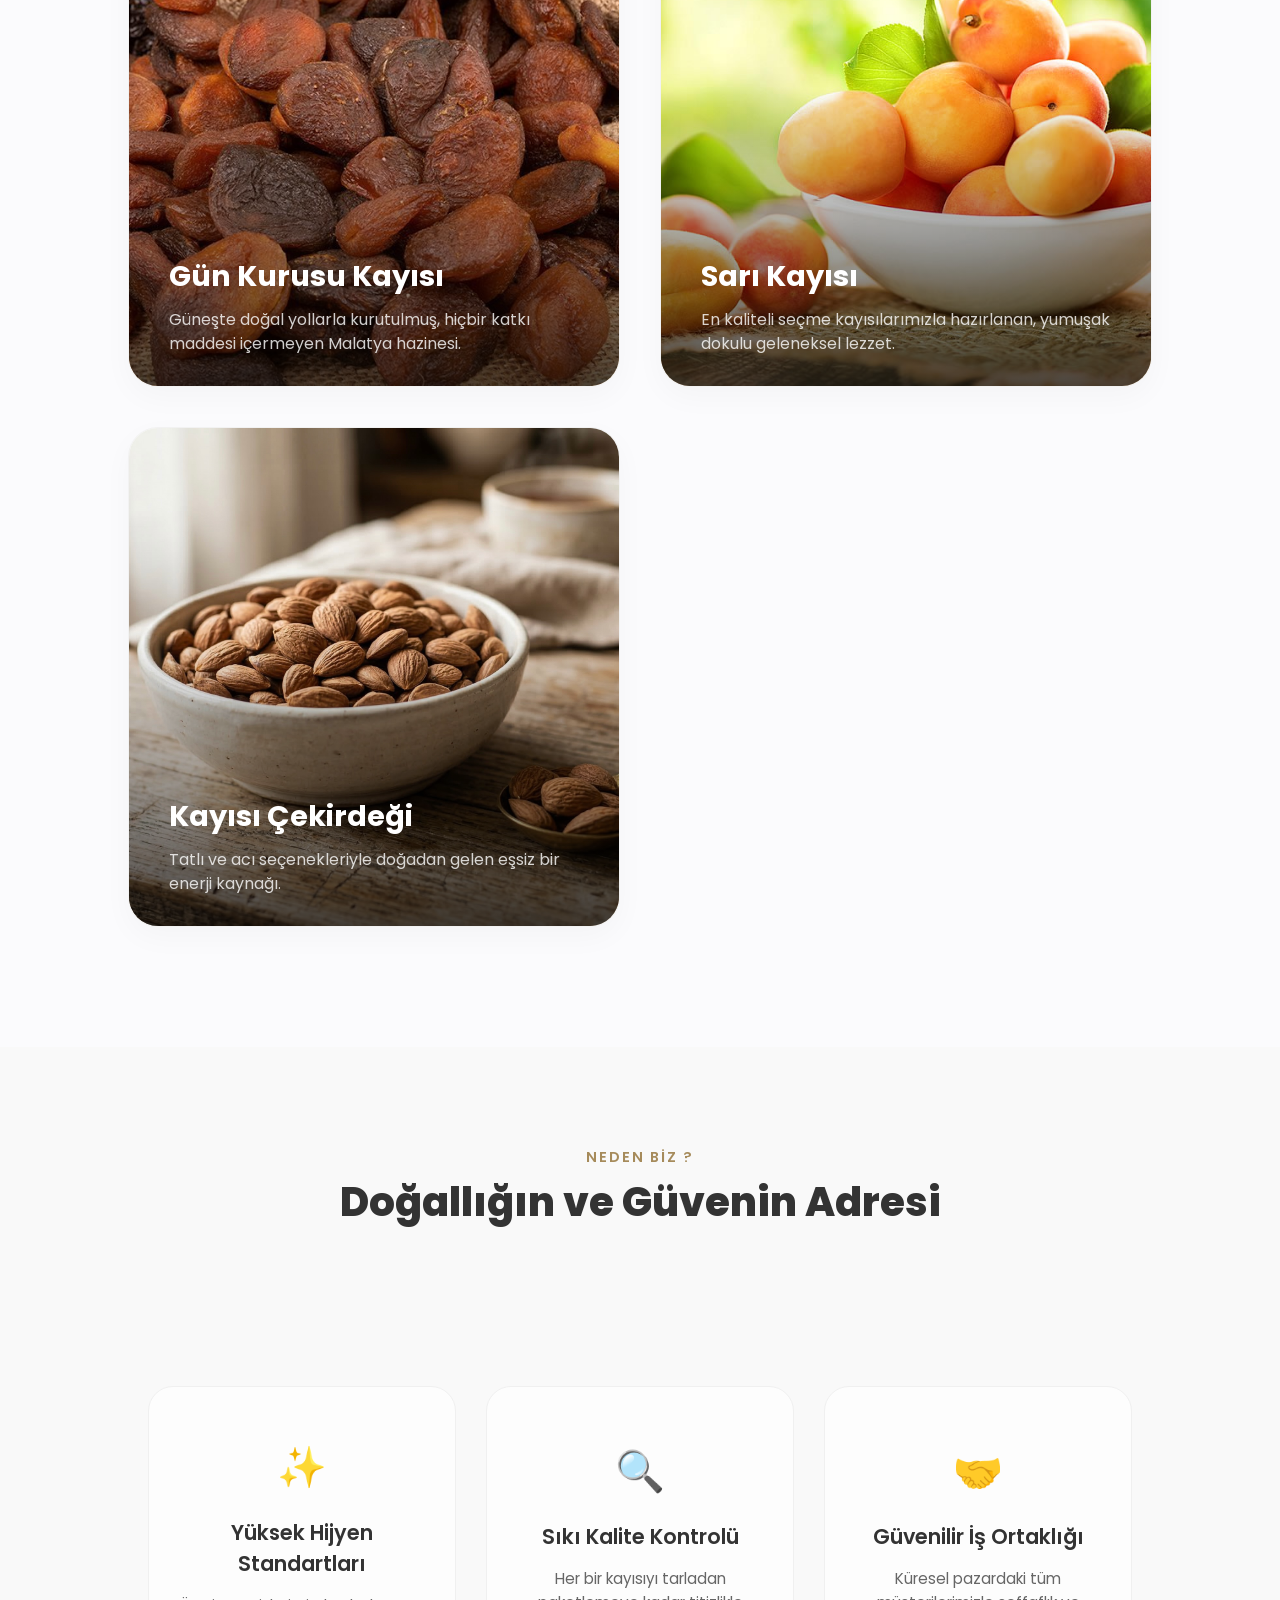
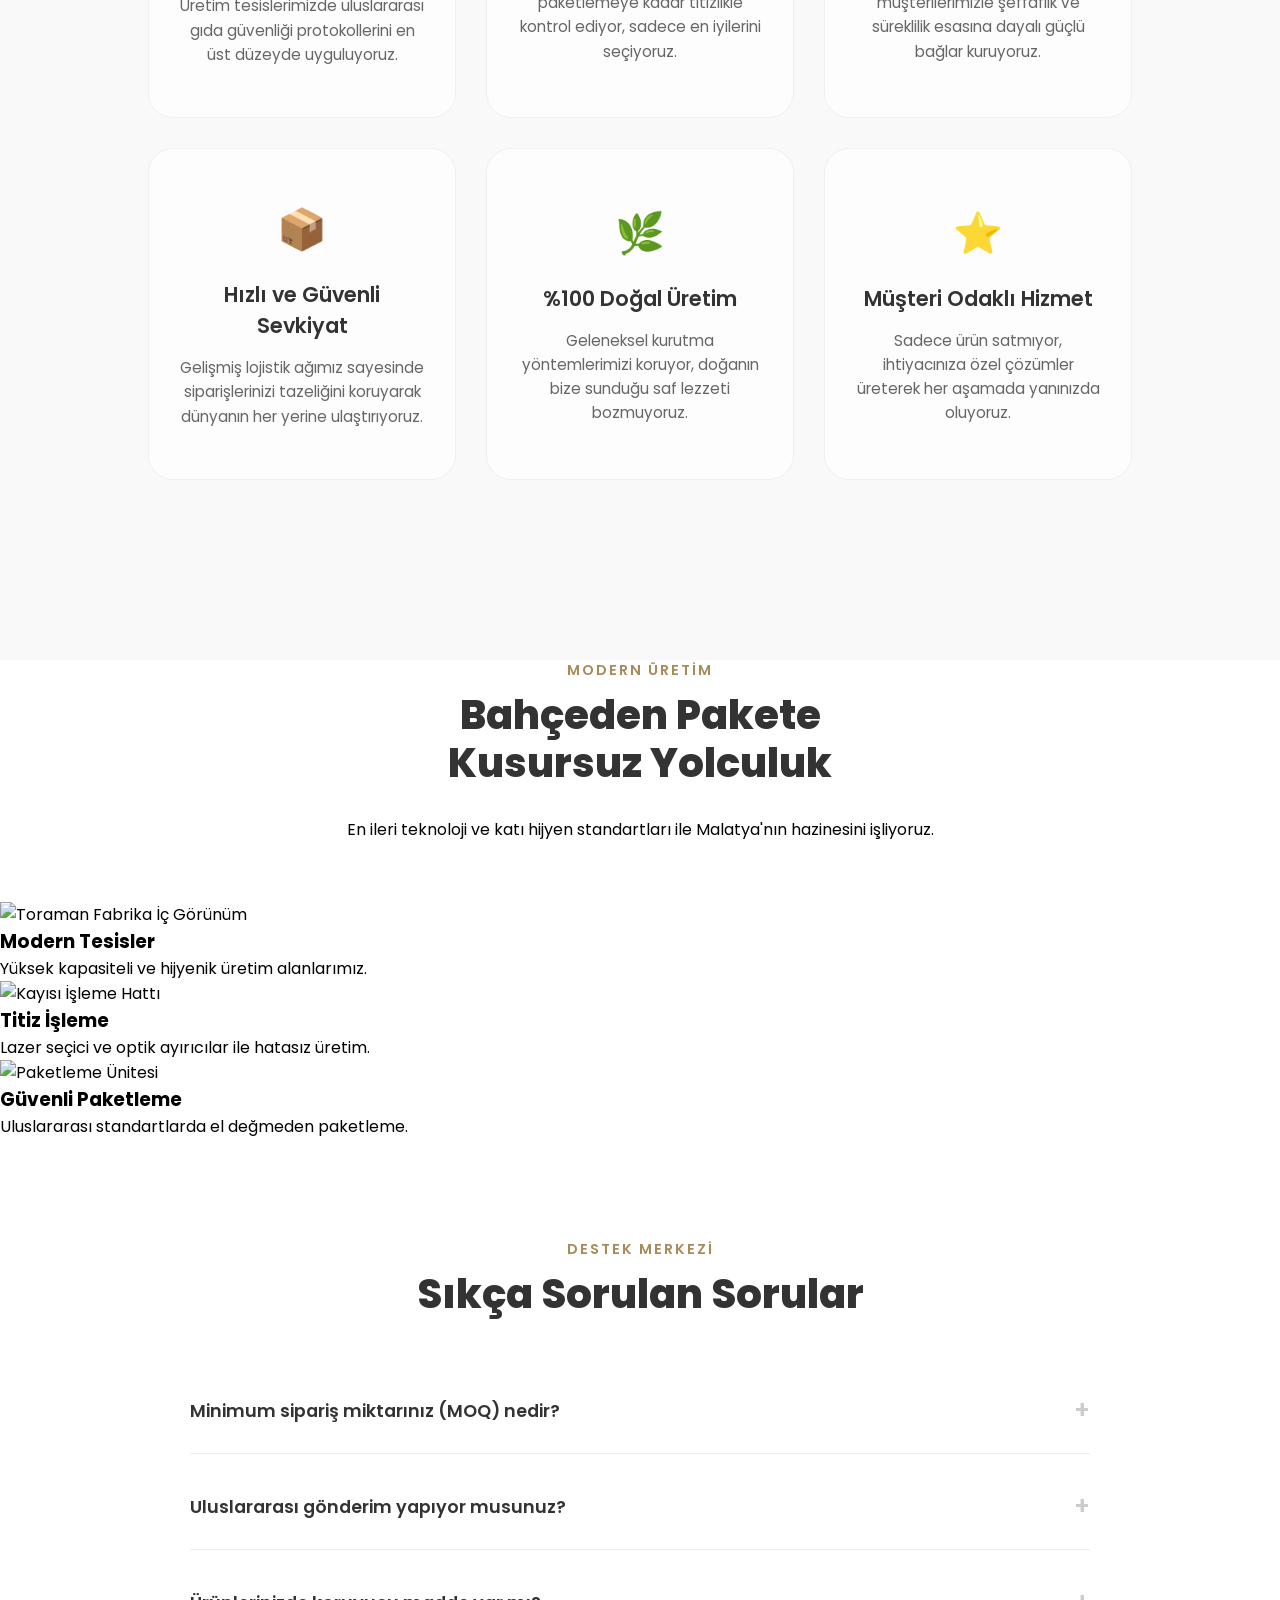
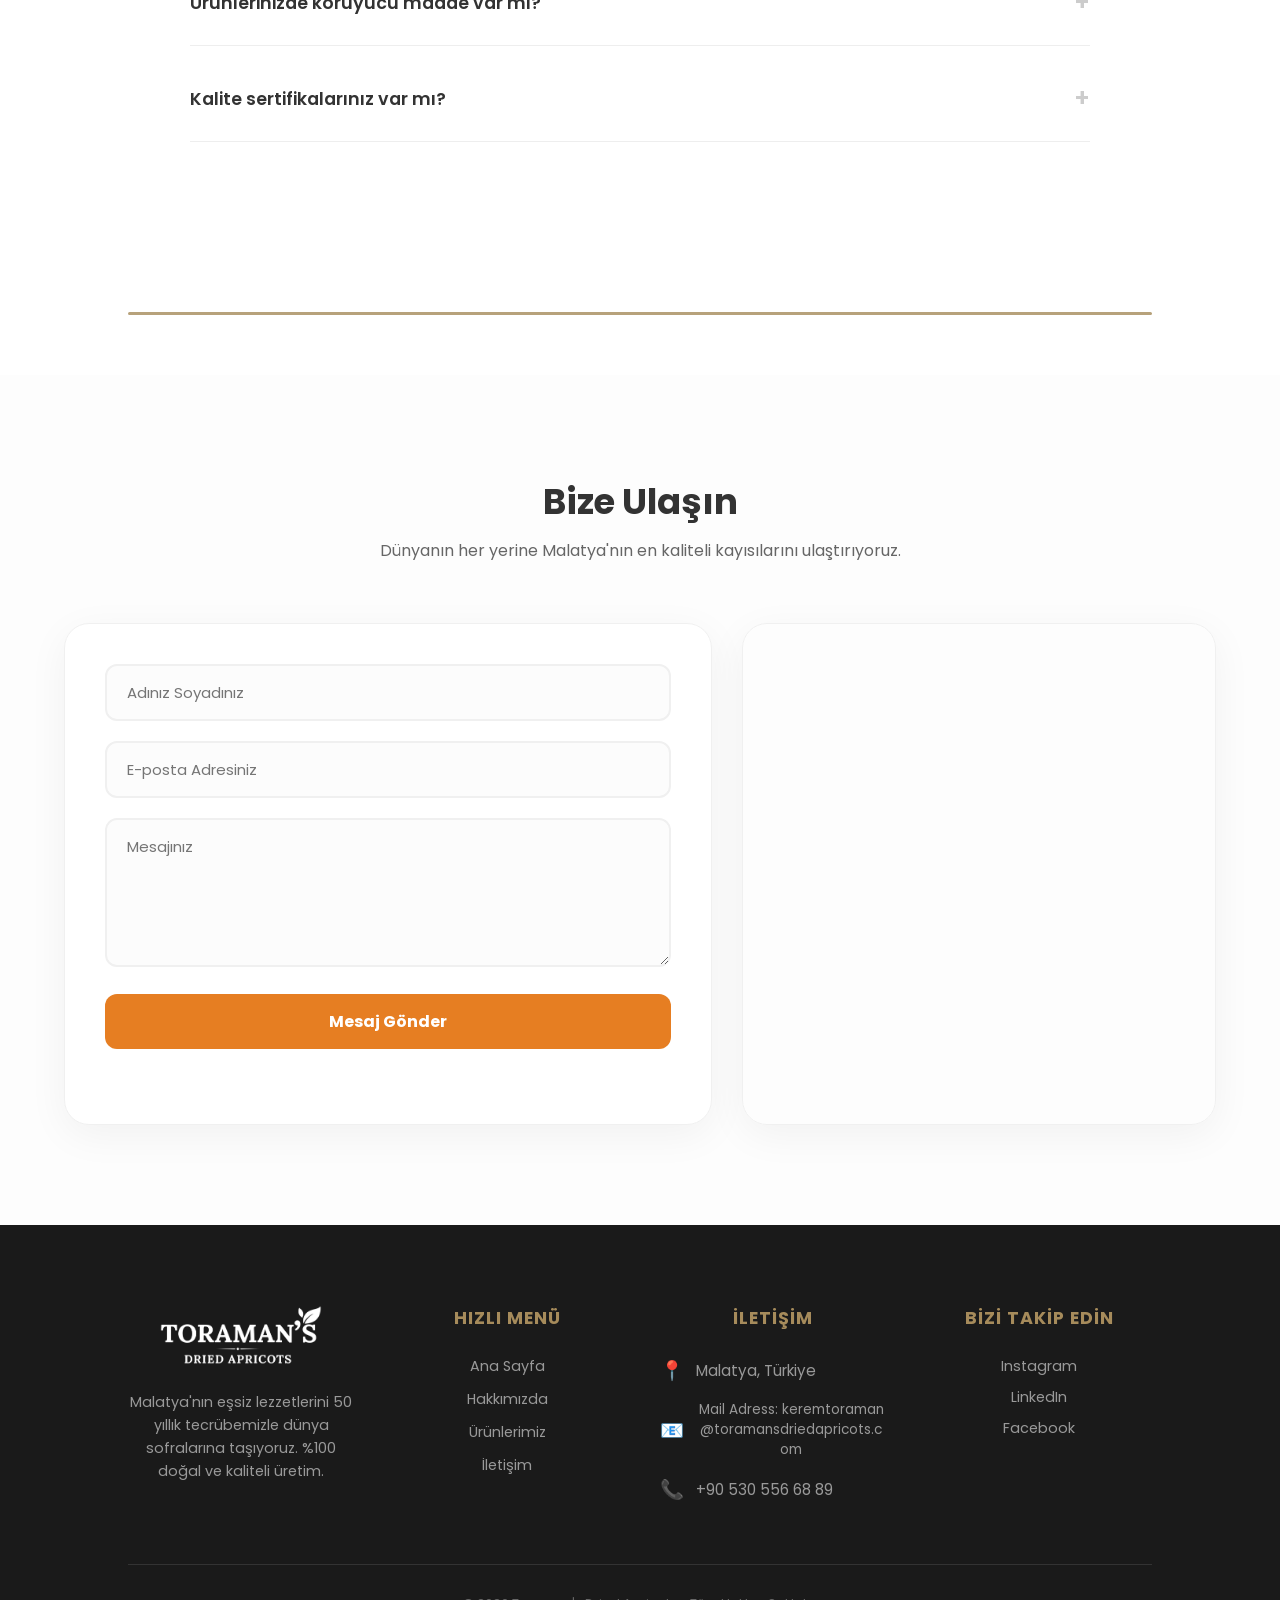
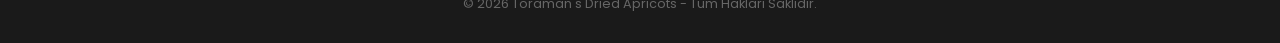
==== commit e2657c12: "Update index.html" ====
--- a/index.html
+++ b/index.html
@@ -100,7 +100,7 @@
 </section>
 
 <section class="features-section reveal">
-    <div class="section-header"> <span class="sub-title">NEDEN BİZ??</span>
+    <div class="section-header"> <span class="sub-title">NEDEN BİZ ?</span>
         <h2 class="modern-title">Doğallığın ve Güvenin Adresi</h2>
     </div>
     
@@ -145,6 +145,46 @@
         </div>
     </div>
 </section>
+
+ <section class="facility-section reveal">
+    <div class="section-header">
+        <span class="sub-title">Modern Üretim</span>
+        <h2 class="modern-title">Bahçeden Pakete <br> Kusursuz Yolculuk</h2>
+        <p class="section-desc">En ileri teknoloji ve katı hijyen standartları ile Malatya'nın hazinesini işliyoruz.</p>
+    </div>
+
+    <div class="facility-grid">
+        <div class="facility-card reveal">
+            <div class="facility-image">
+                <img src="Photos/fabrika1.jpg" alt="Toraman Fabrika İç Görünüm">
+                <div class="facility-overlay">
+                    <h3>Modern Tesisler</h3>
+                    <p>Yüksek kapasiteli ve hijyenik üretim alanlarımız.</p>
+                </div>
+            </div>
+        </div>
+
+        <div class="facility-card reveal delay-1">
+            <div class="facility-image">
+                <img src="Photos/isleme.jpg" alt="Kayısı İşleme Hattı">
+                <div class="facility-overlay">
+                    <h3>Titiz İşleme</h3>
+                    <p>Lazer seçici ve optik ayırıcılar ile hatasız üretim.</p>
+                </div>
+            </div>
+        </div>
+
+        <div class="facility-card reveal delay-2">
+            <div class="facility-image">
+                <img src="Photos/paketleme.jpg" alt="Paketleme Ünitesi">
+                <div class="facility-overlay">
+                    <h3>Güvenli Paketleme</h3>
+                    <p>Uluslararası standartlarda el değmeden paketleme.</p>
+                </div>
+            </div>
+        </div>
+    </div>
+</section>   
     
 <section class="faq-section reveal">
     <div class="faq-container">
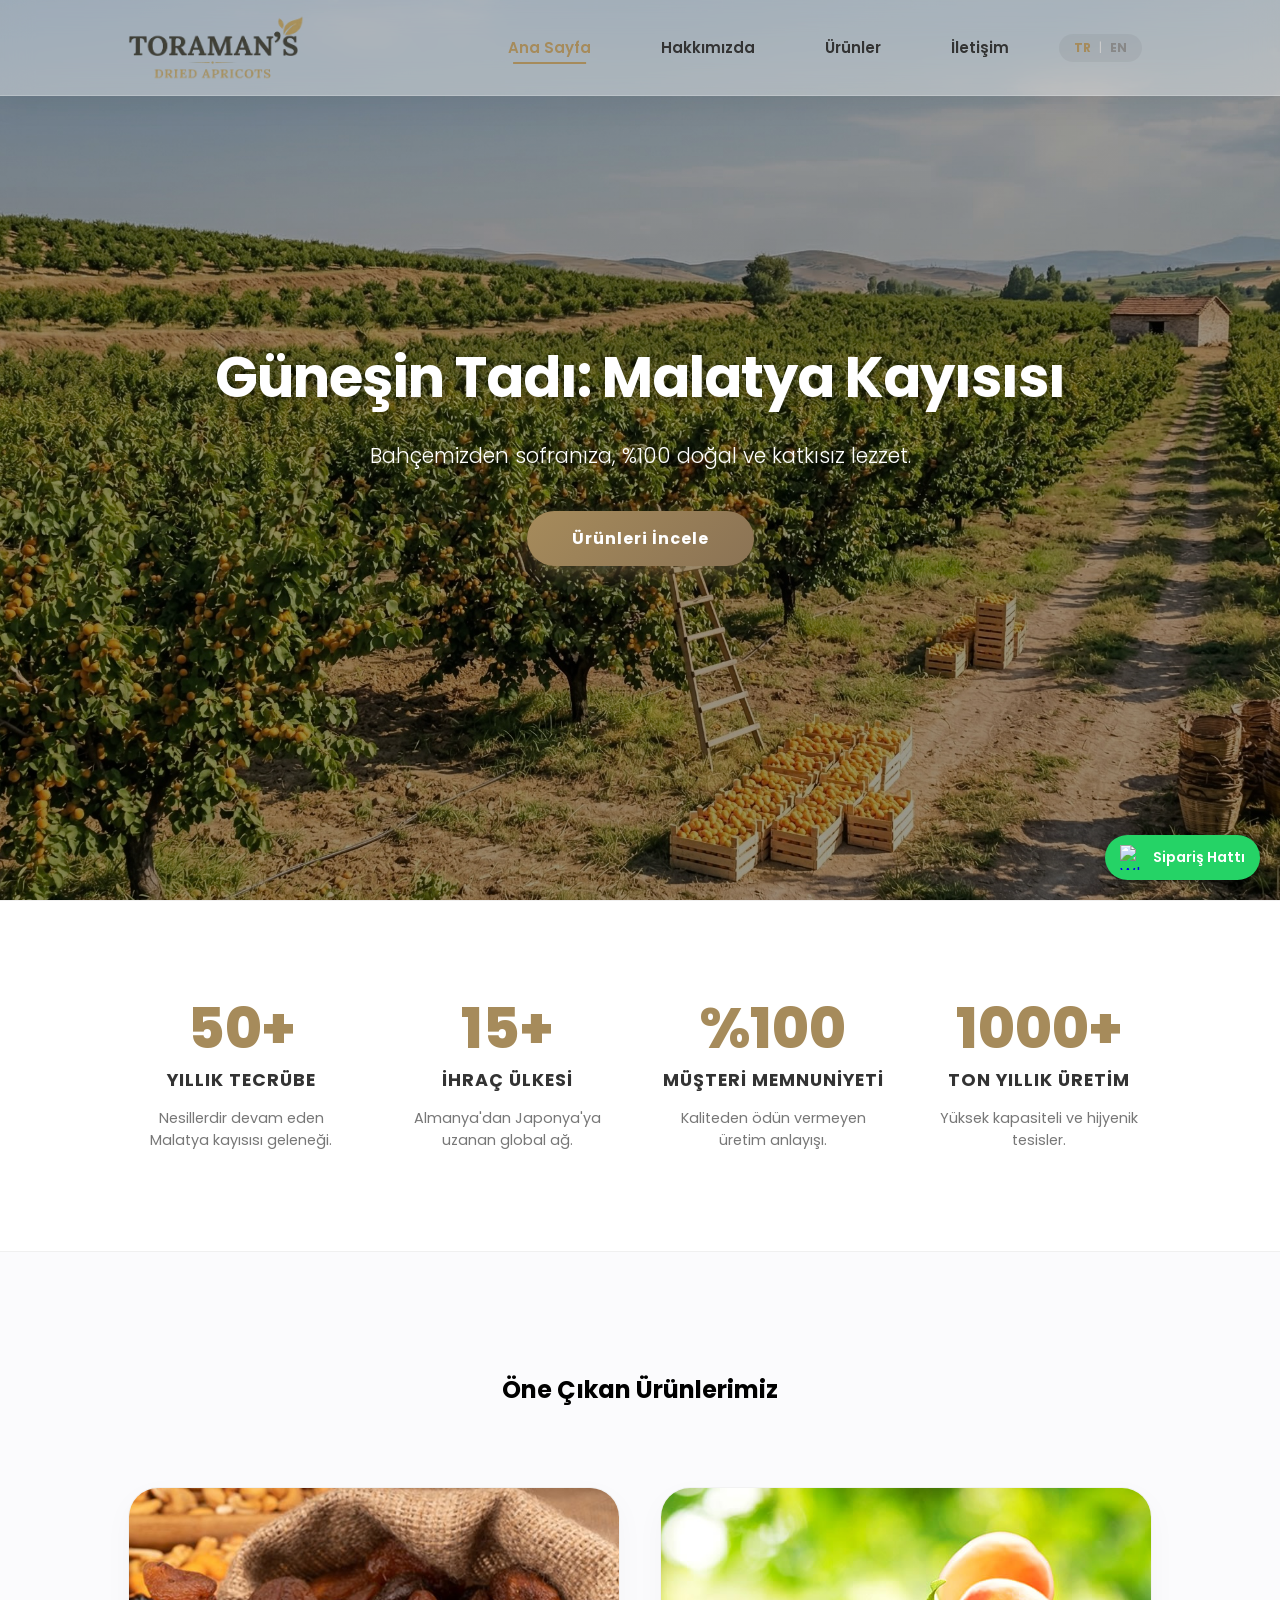
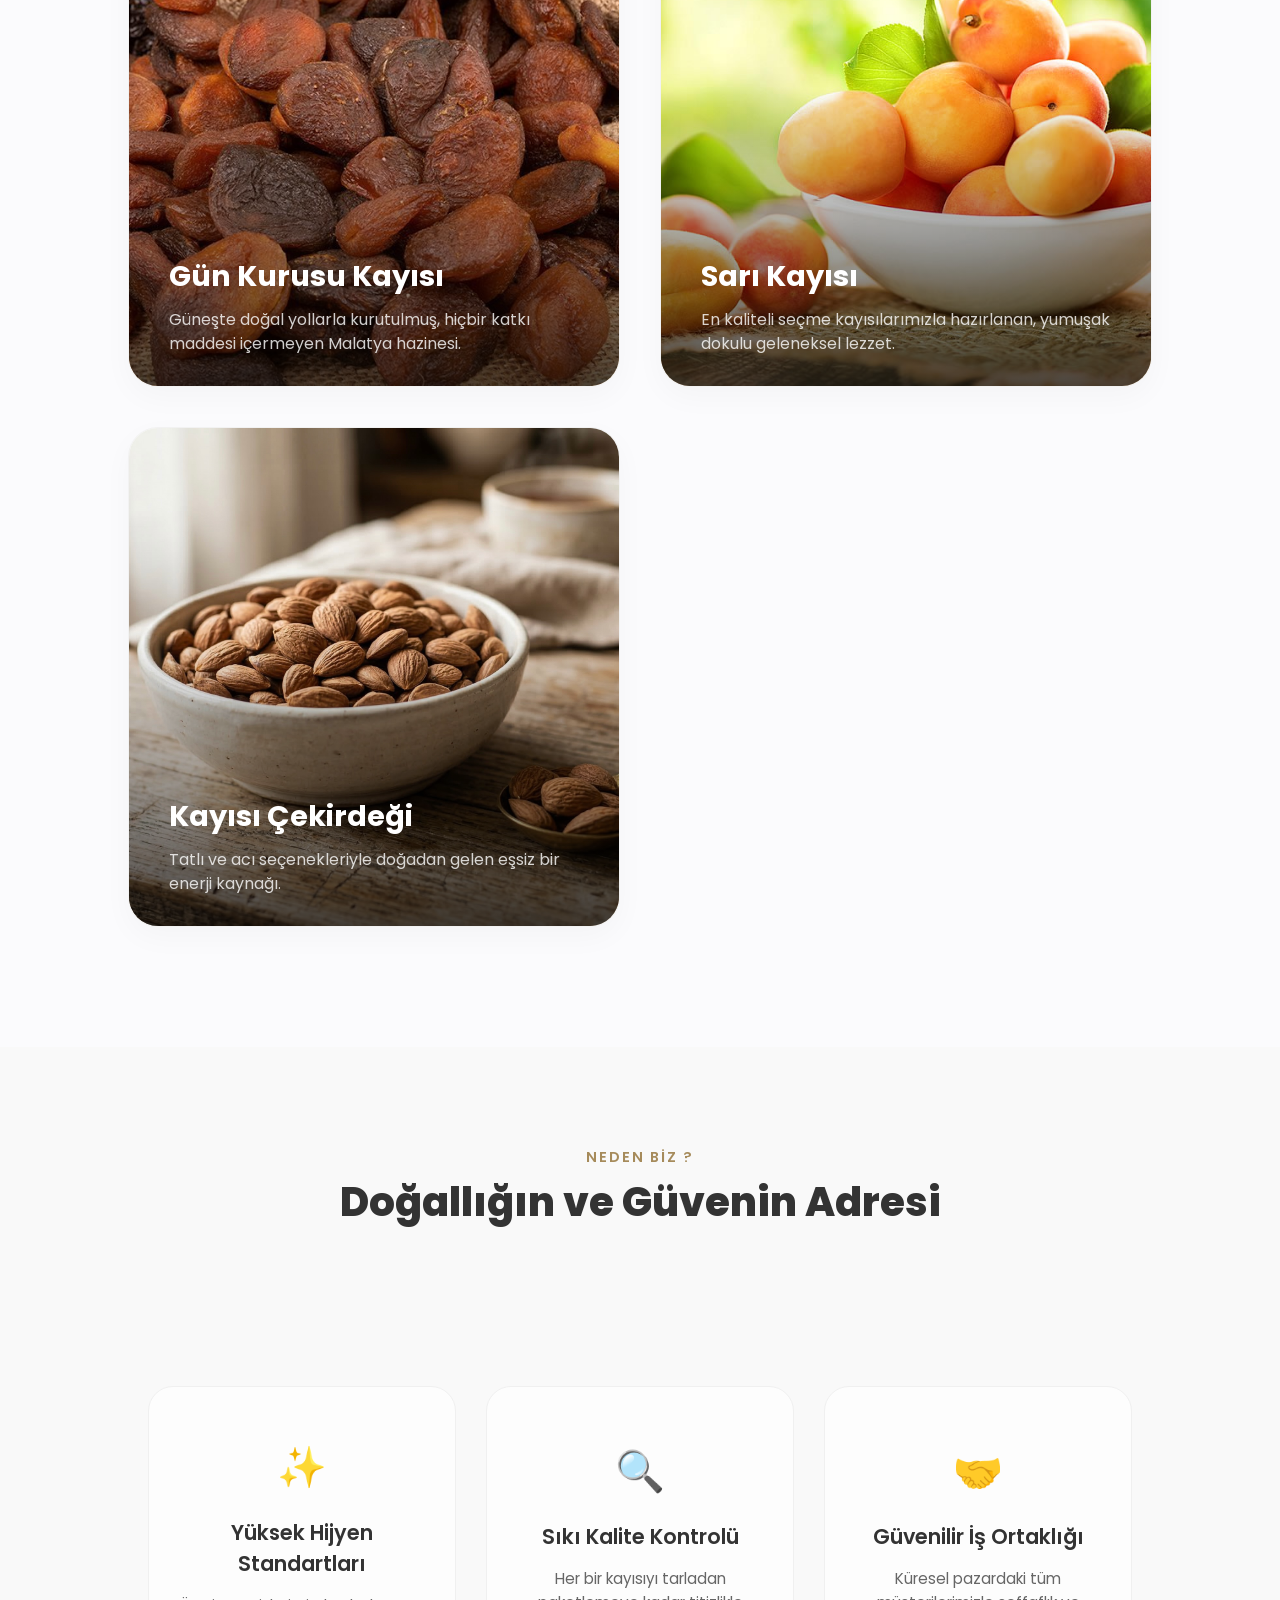
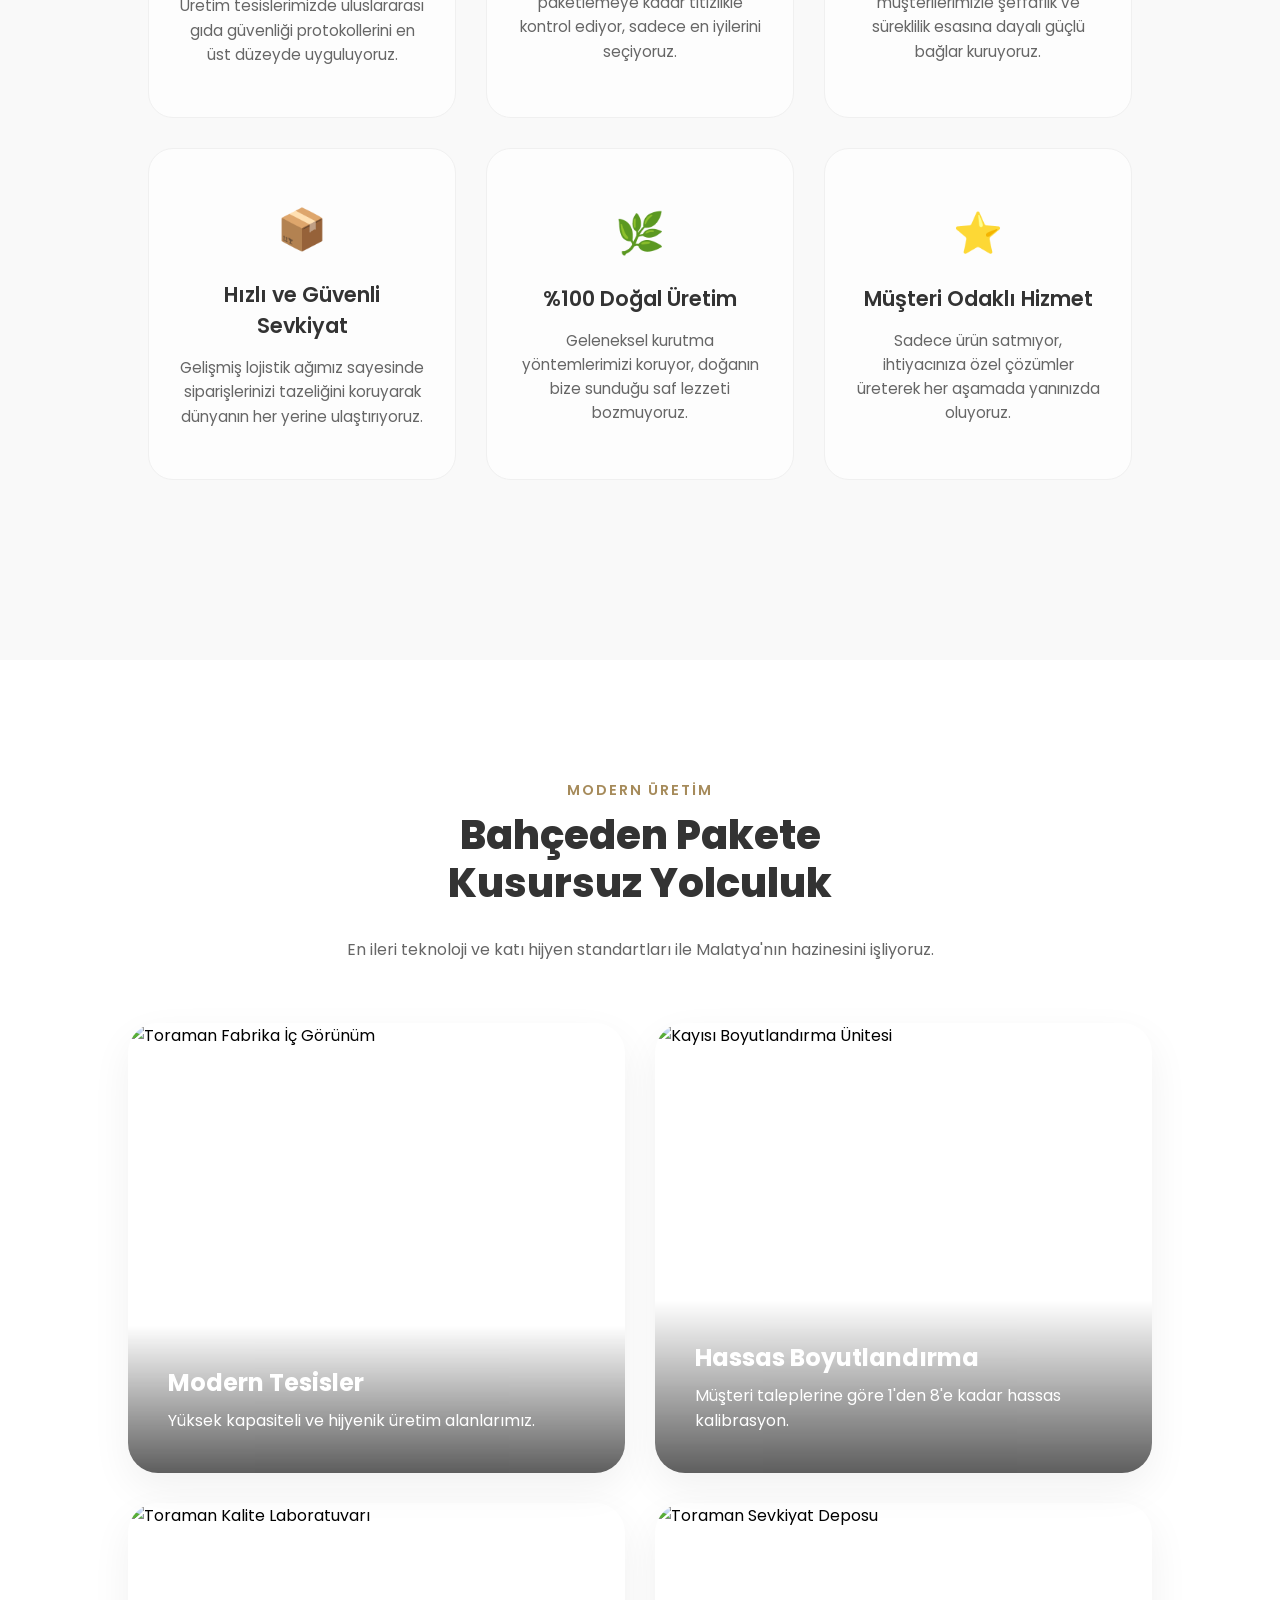
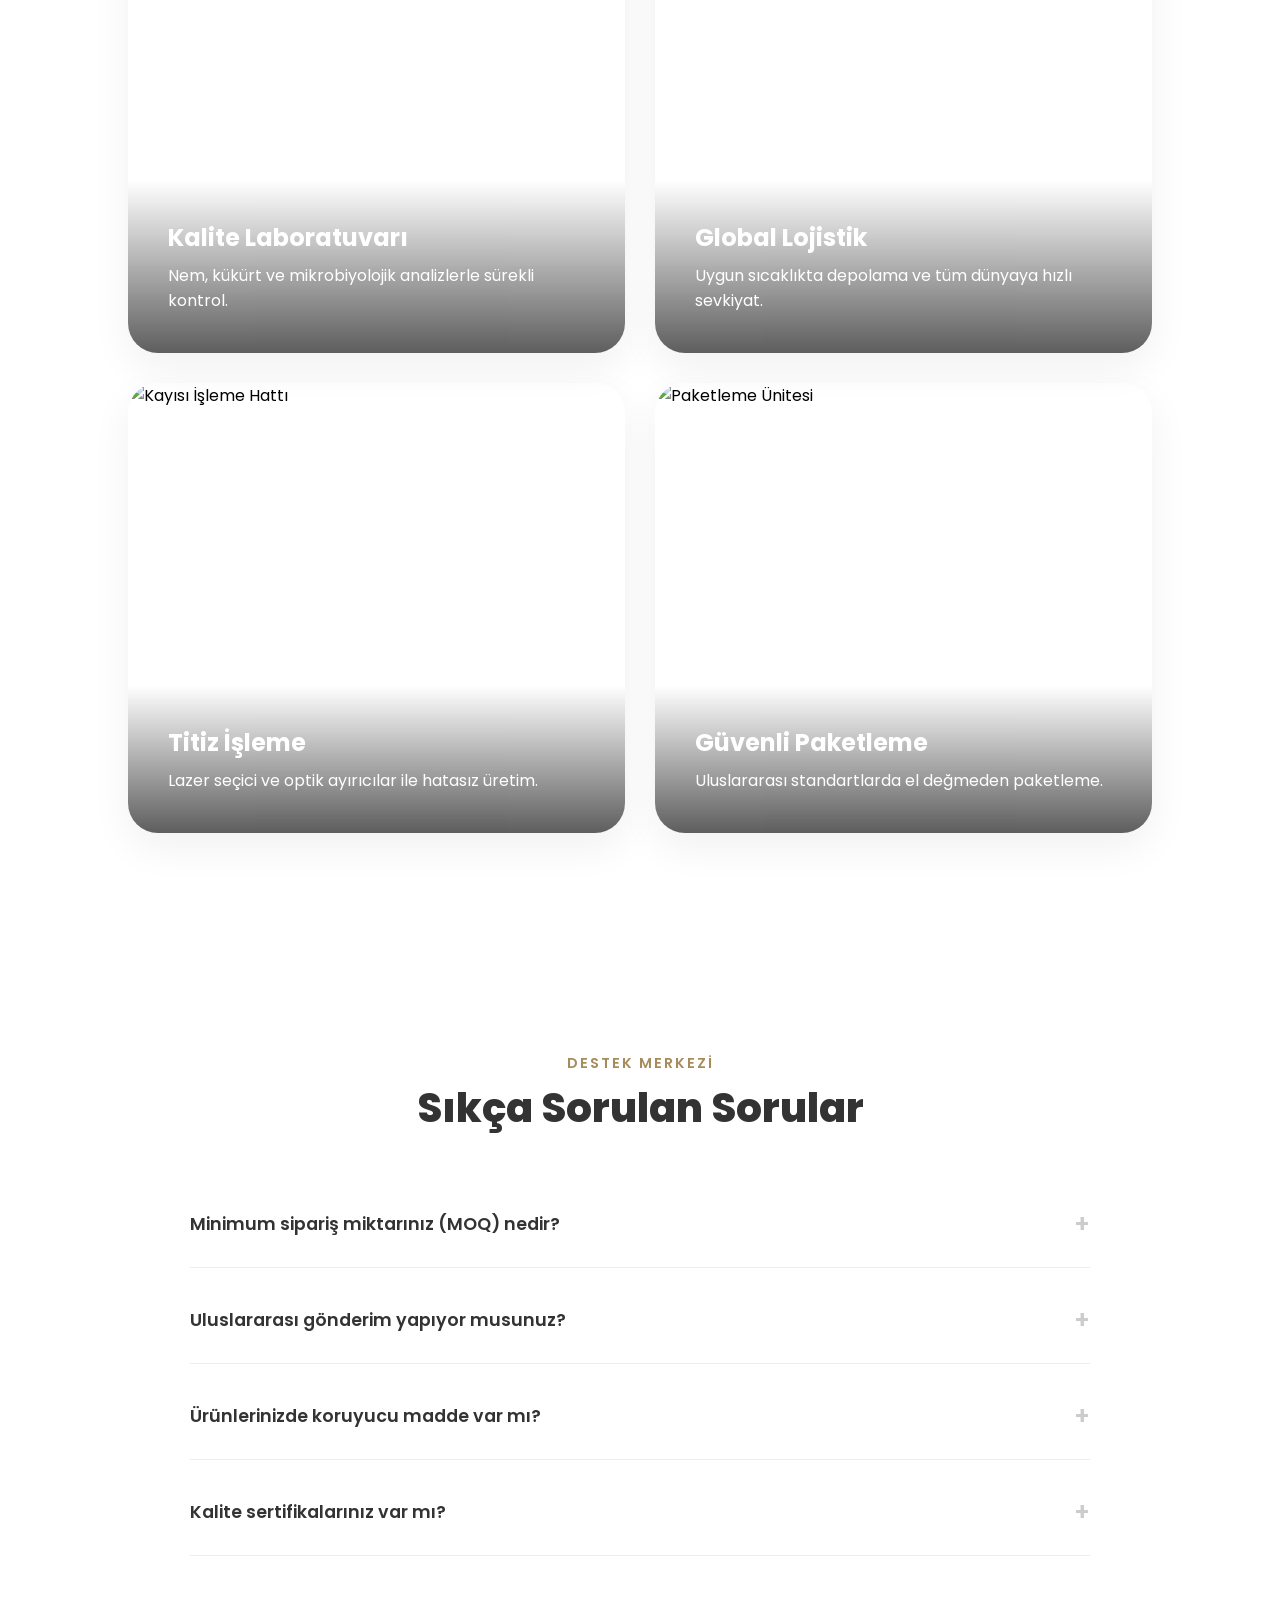
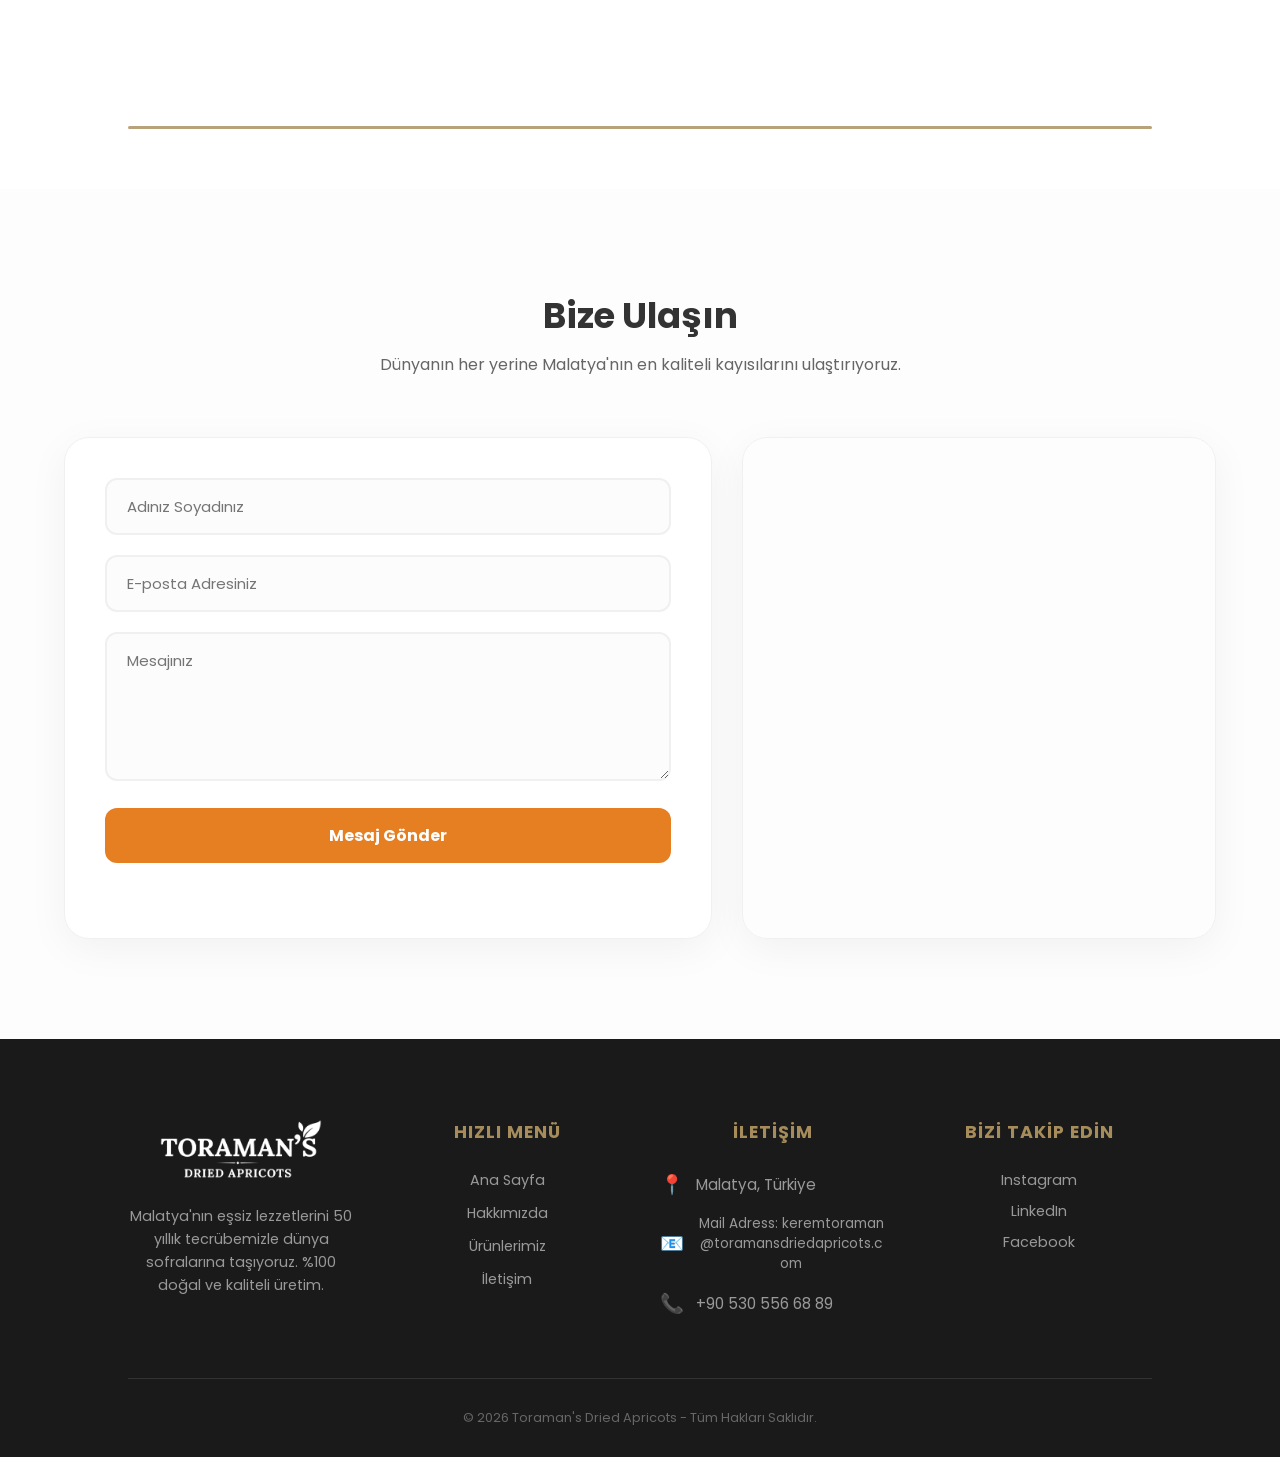
==== commit 6596e237: "Update index.html" ====
--- a/index.html
+++ b/index.html
@@ -164,6 +164,36 @@
             </div>
         </div>
 
+        <div class="facility-card reveal">
+            <div class="facility-image">
+                <img src="Photos/boyutlandirma.jpg" alt="Kayısı Boyutlandırma Ünitesi">
+                <div class="facility-overlay">
+                    <h3>Hassas Boyutlandırma</h3>
+                    <p>Müşteri taleplerine göre 1'den 8'e kadar hassas kalibrasyon.</p>
+                </div>
+            </div>
+        </div>
+
+        <div class="facility-card reveal delay-1">
+            <div class="facility-image">
+                <img src="Photos/laboratuvar.jpg" alt="Toraman Kalite Laboratuvarı">
+                <div class="facility-overlay">
+                    <h3>Kalite Laboratuvarı</h3>
+                    <p>Nem, kükürt ve mikrobiyolojik analizlerle sürekli kontrol.</p>
+                </div>
+            </div>
+        </div>
+        
+        <div class="facility-card reveal delay-2">
+            <div class="facility-image">
+                <img src="Photos/sevkiyat.jpg" alt="Toraman Sevkiyat Deposu">
+                <div class="facility-overlay">
+                    <h3>Global Lojistik</h3>
+                    <p>Uygun sıcaklıkta depolama ve tüm dünyaya hızlı sevkiyat.</p>
+                </div>
+            </div>
+        </div>
+        
         <div class="facility-card reveal delay-1">
             <div class="facility-image">
                 <img src="Photos/isleme.jpg" alt="Kayısı İşleme Hattı">
--- a/style.css
+++ b/style.css
@@ -784,6 +784,68 @@
     }
 }
 
+/* --- 12. FACILITY (FABRİKA) SECTION --- */
+.facility-section {
+    padding: 120px 10%;
+    background: #fff;
+}
+
+.section-desc {
+    color: #666;
+    max-width: 600px;
+    margin: 20px auto 0;
+    line-height: 1.6;
+}
+
+.facility-grid {
+    display: grid;
+    grid-template-columns: repeat(auto-fit, minmax(350px, 1fr));
+    gap: 30px;
+    margin-top: 60px;
+}
+
+.facility-card {
+    position: relative;
+    border-radius: 30px;
+    overflow: hidden;
+    height: 450px;
+    box-shadow: 0 15px 40px rgba(0,0,0,0.06);
+}
+
+.facility-image {
+    width: 100%;
+    height: 100%;
+    position: relative;
+}
+
+.facility-image img {
+    width: 100%;
+    height: 100%;
+    object-fit: cover;
+    transition: transform 0.8s ease;
+}
+
+.facility-overlay {
+    position: absolute;
+    bottom: 0;
+    left: 0;
+    width: 100%;
+    padding: 40px;
+    background: linear-gradient(to top, rgba(0,0,0,0.7), transparent);
+    color: #fff;
+    text-align: left;
+    opacity: 0.9;
+}
+
+.facility-overlay h3 {
+    font-size: 1.5rem;
+    margin-bottom: 8px;
+}
+
+.facility-card:hover img {
+    transform: scale(1.05);
+}
+
 /* --- İLETİŞİM BÖLÜMÜ --- */
 .contact {
     padding: 100px 5%;
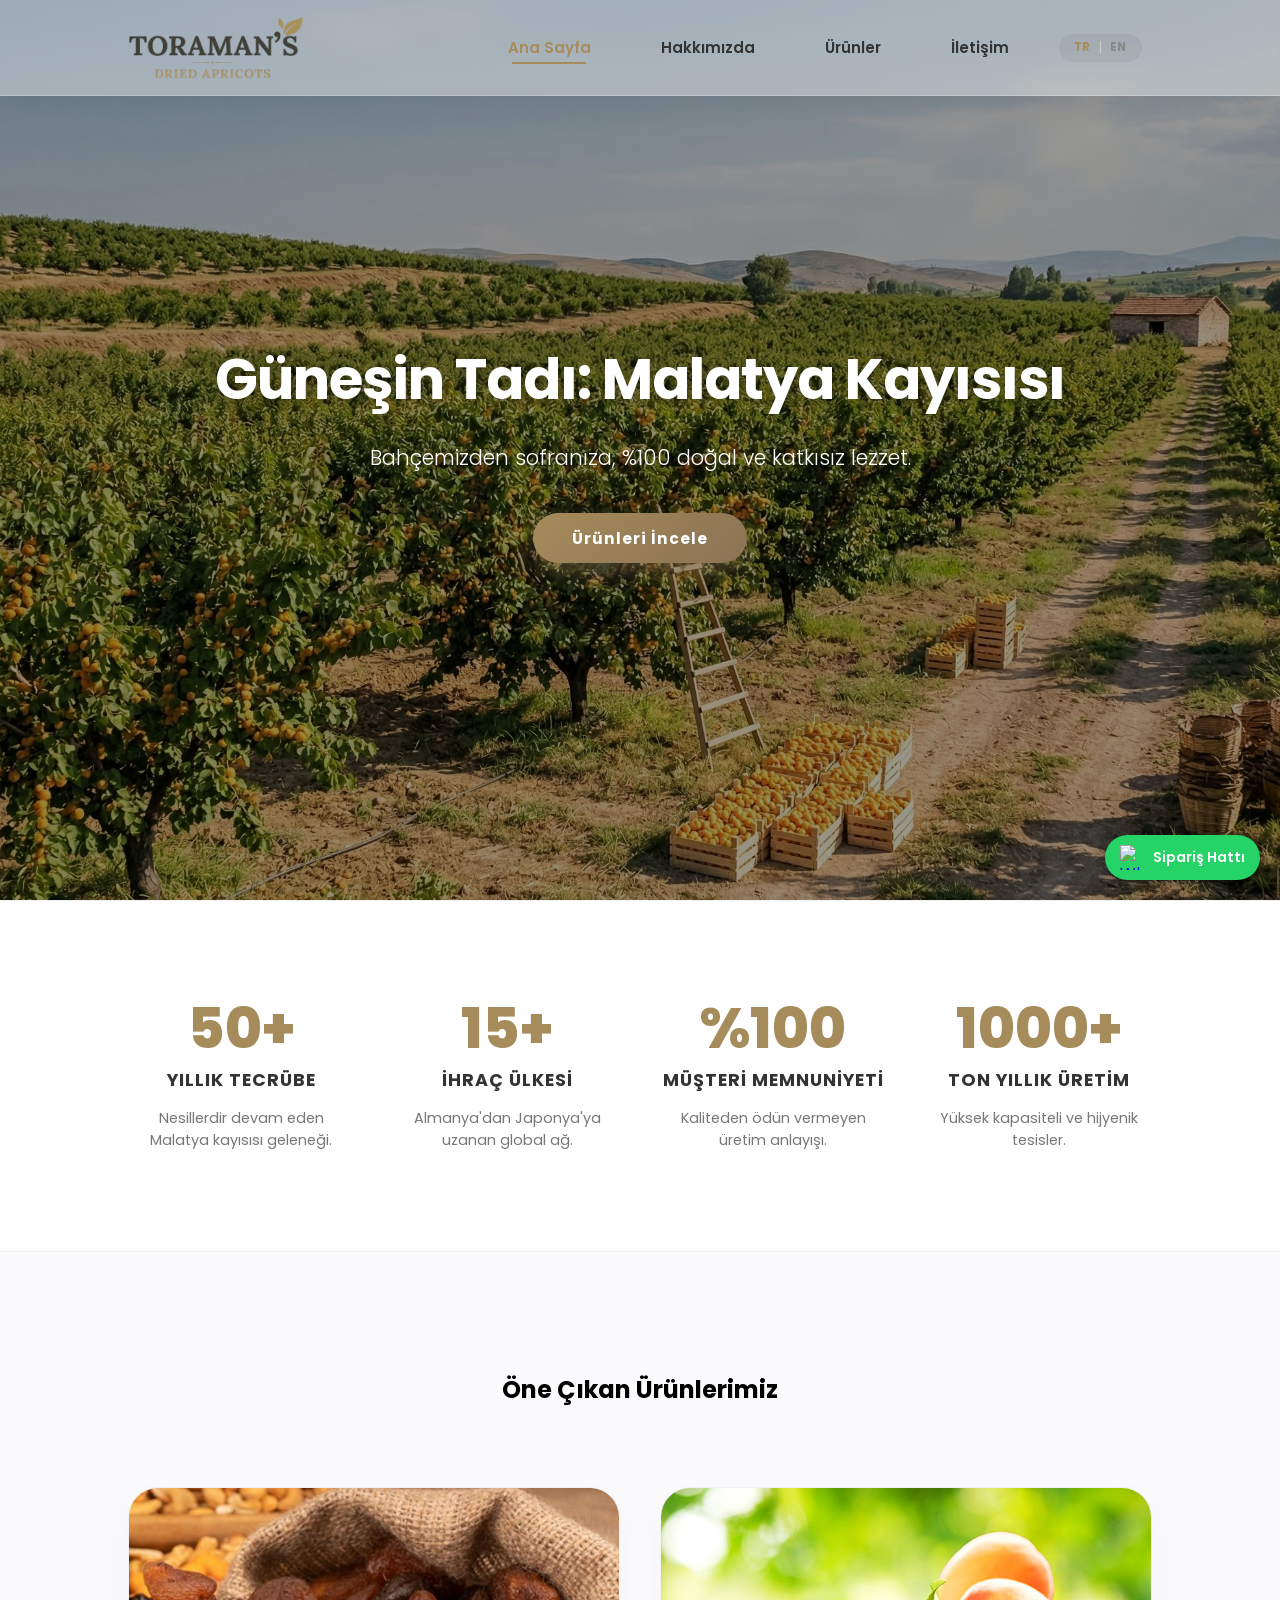
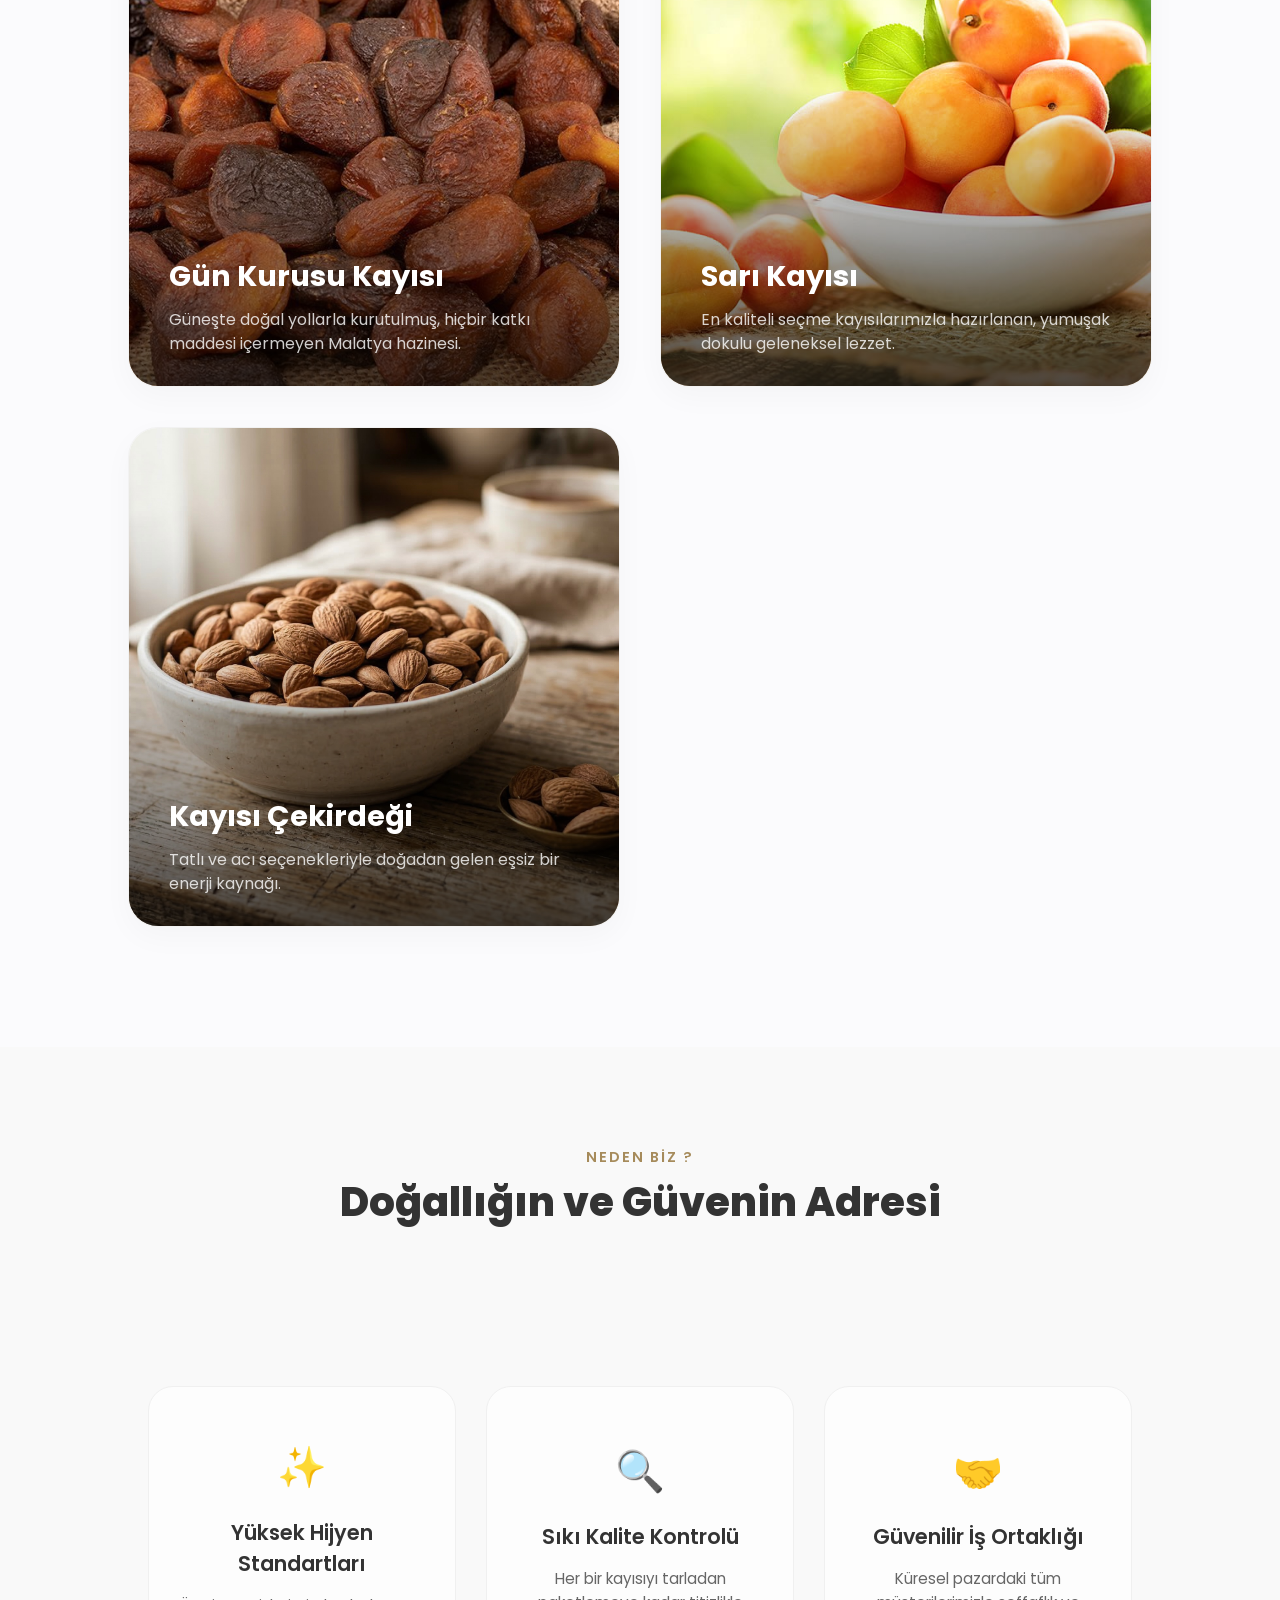
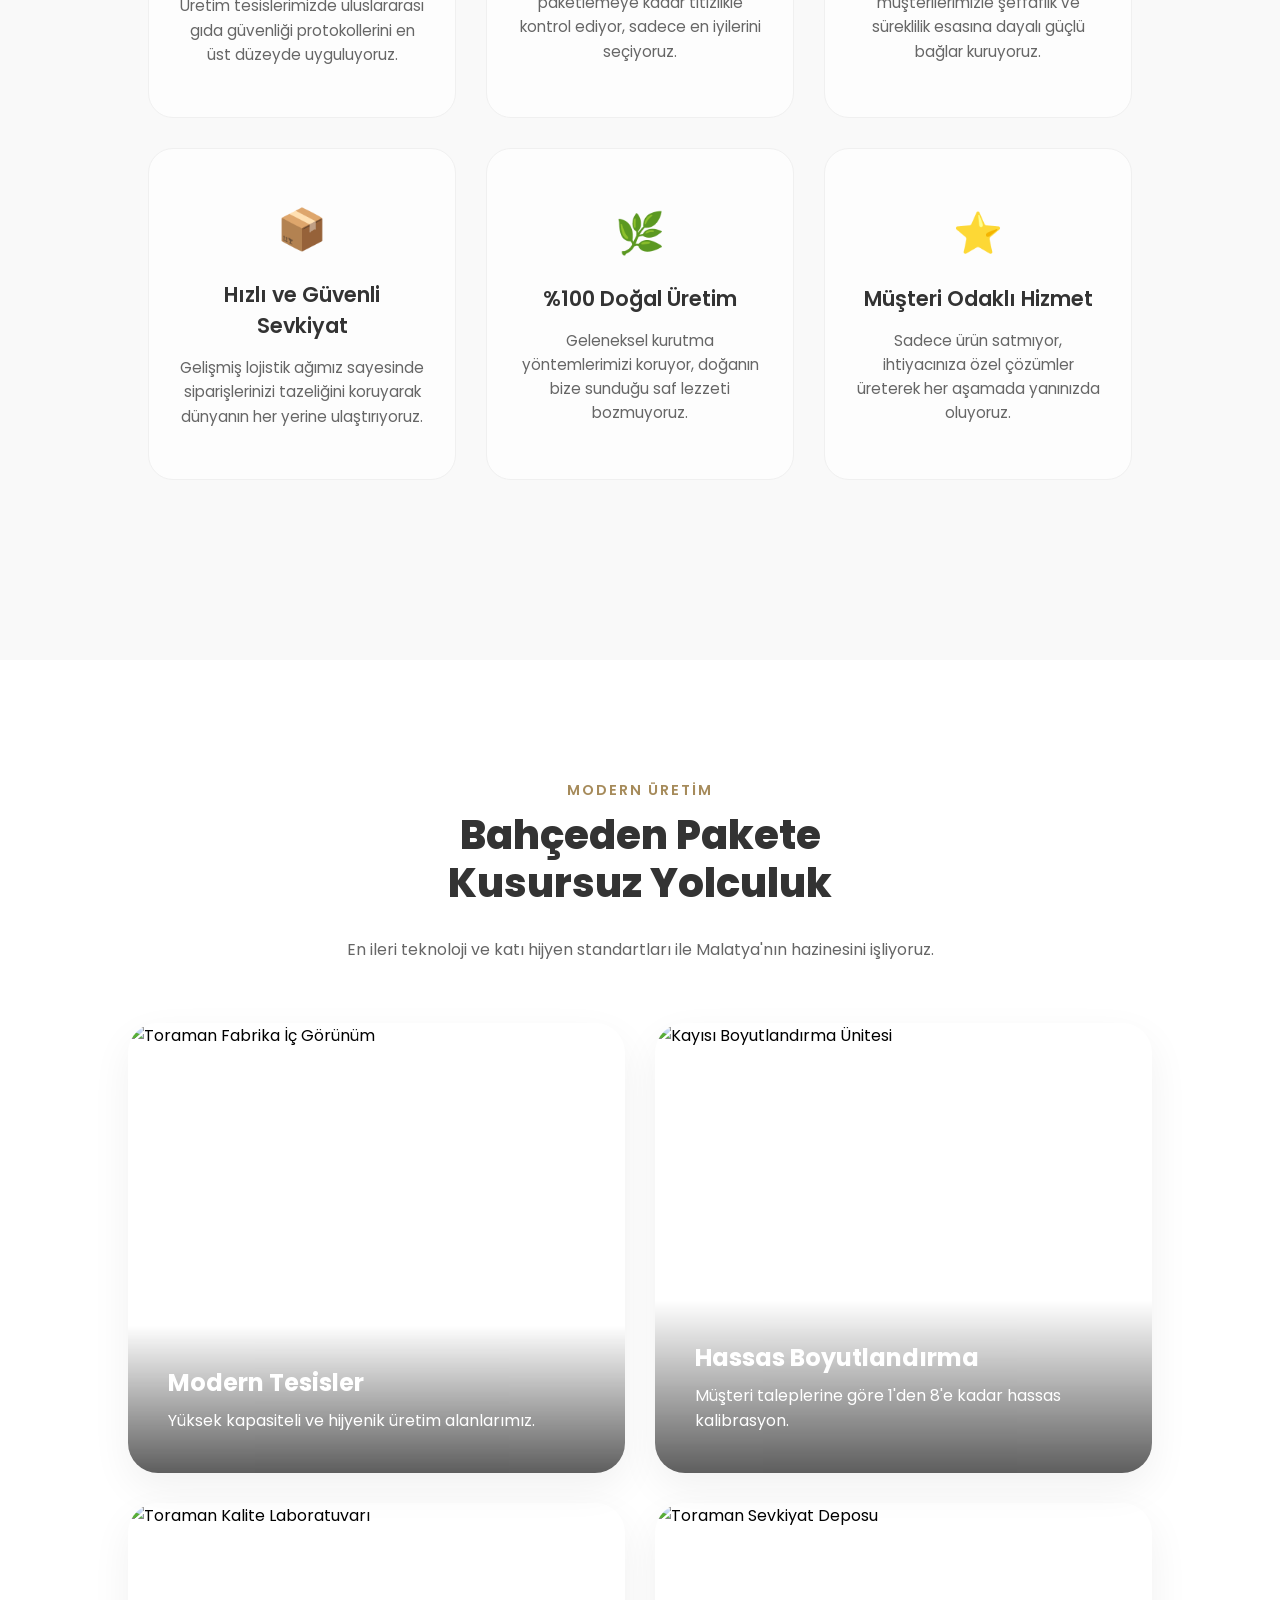
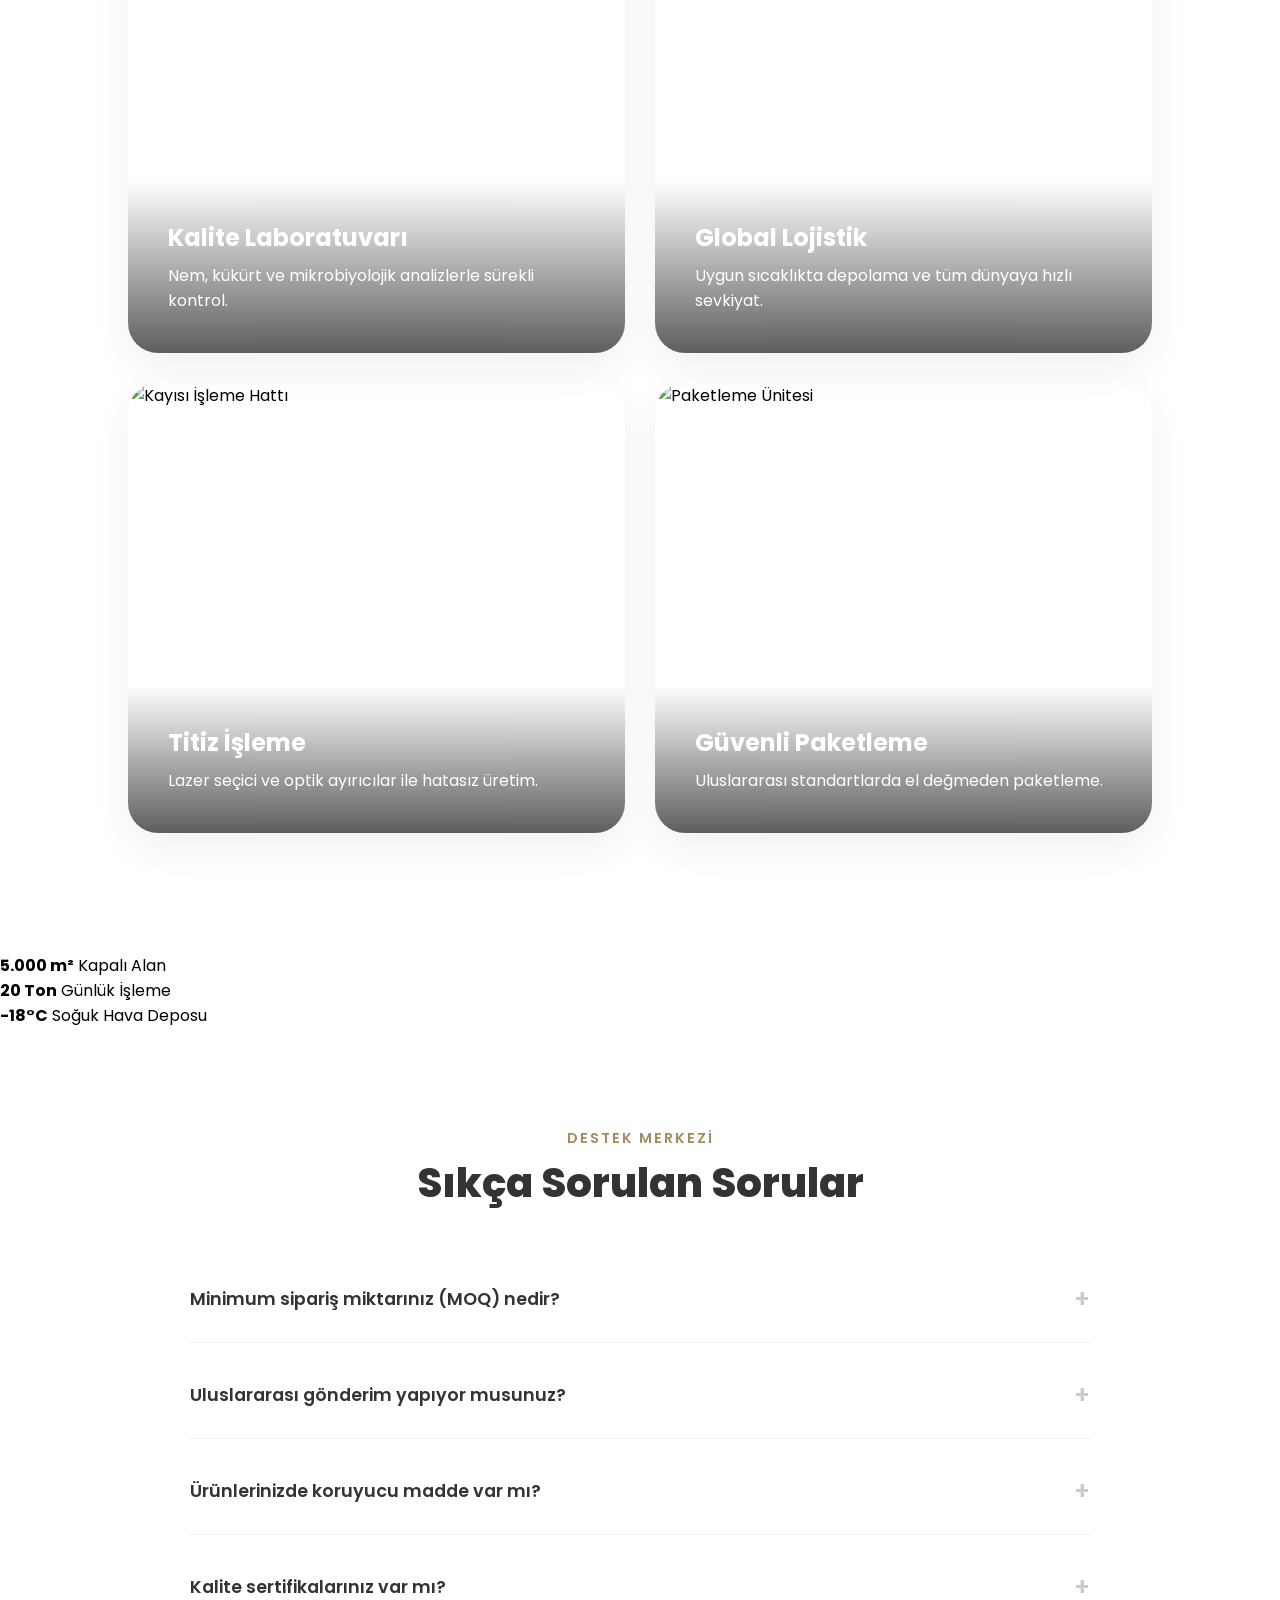
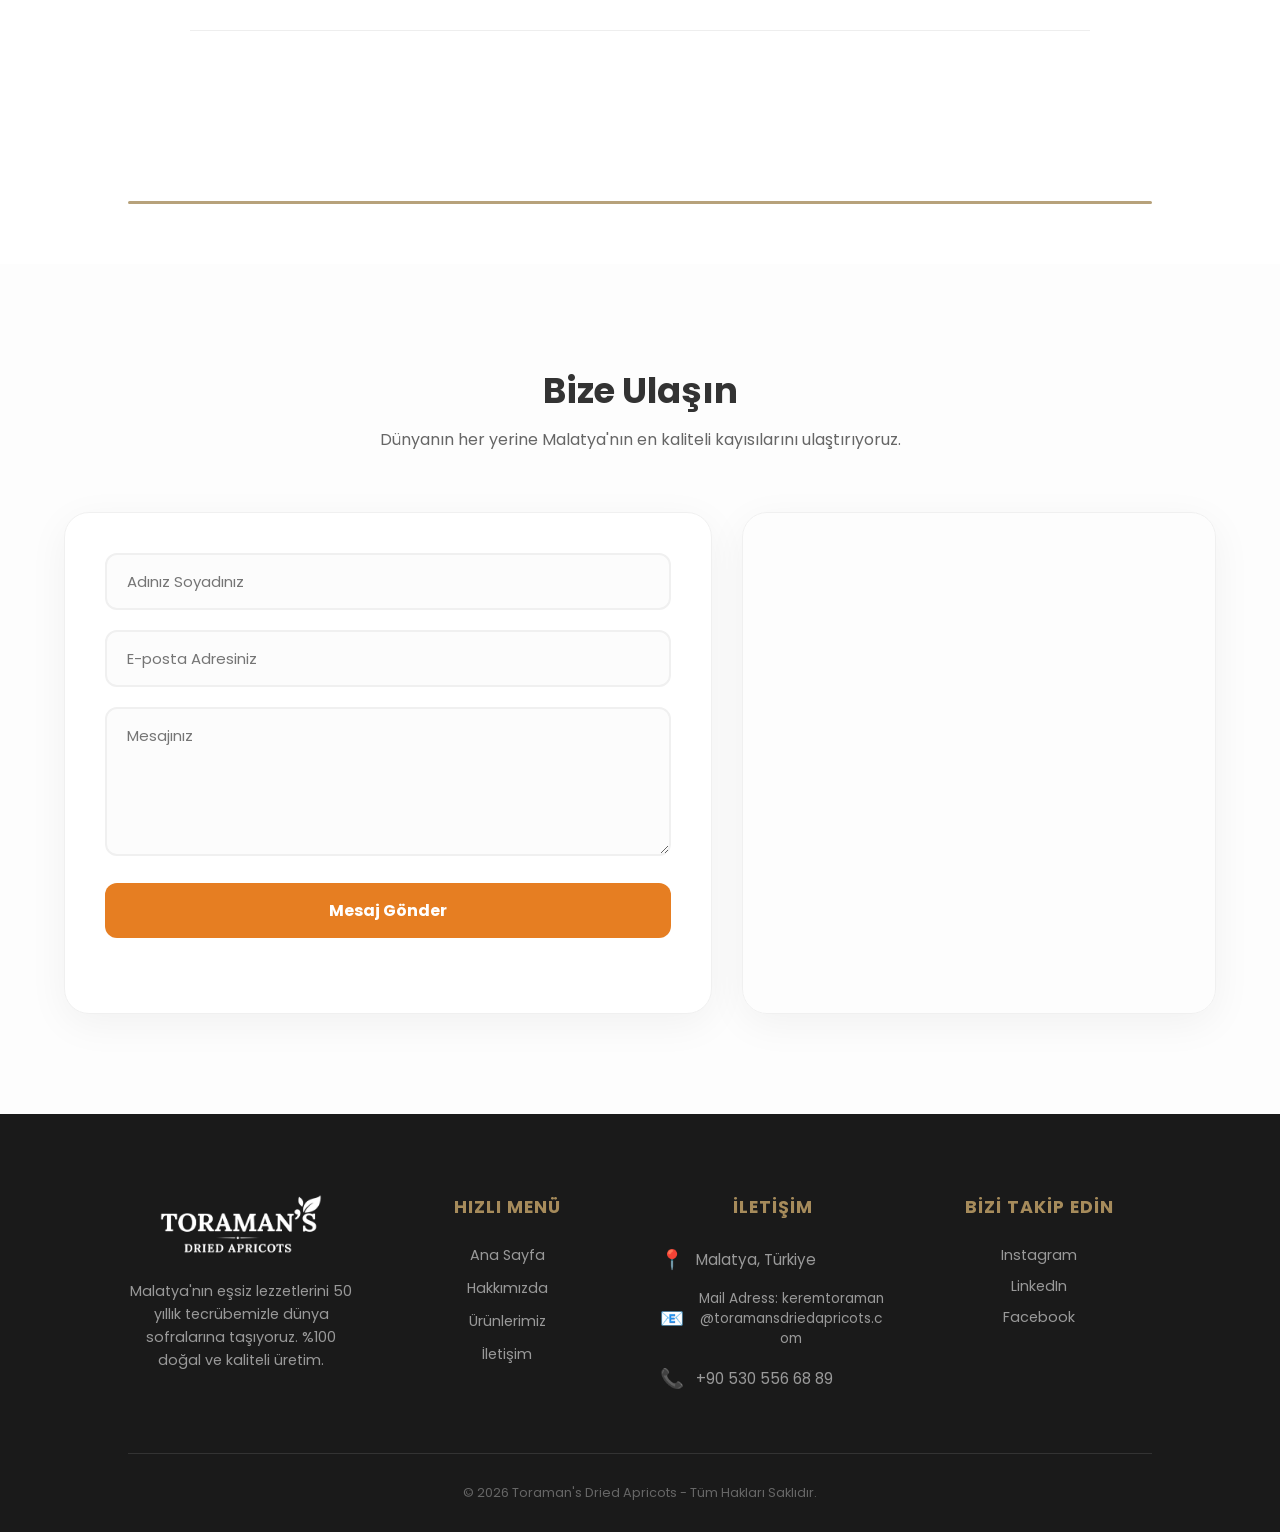
==== commit 1d8a04f9: "Update index.html" ====
--- a/index.html
+++ b/index.html
@@ -215,6 +215,23 @@
         </div>
     </div>
 </section>   
+
+<section class="facility-stats reveal">
+    <div class="stats-mini-container">
+        <div class="mini-stat">
+            <strong>5.000 m²</strong>
+            <span>Kapalı Alan</span>
+        </div>
+        <div class="mini-stat">
+            <strong>20 Ton</strong>
+            <span>Günlük İşleme</span>
+        </div>
+        <div class="mini-stat">
+            <strong>-18°C</strong>
+            <span>Soğuk Hava Deposu</span>
+        </div>
+    </div>
+</section>
     
 <section class="faq-section reveal">
     <div class="faq-container">
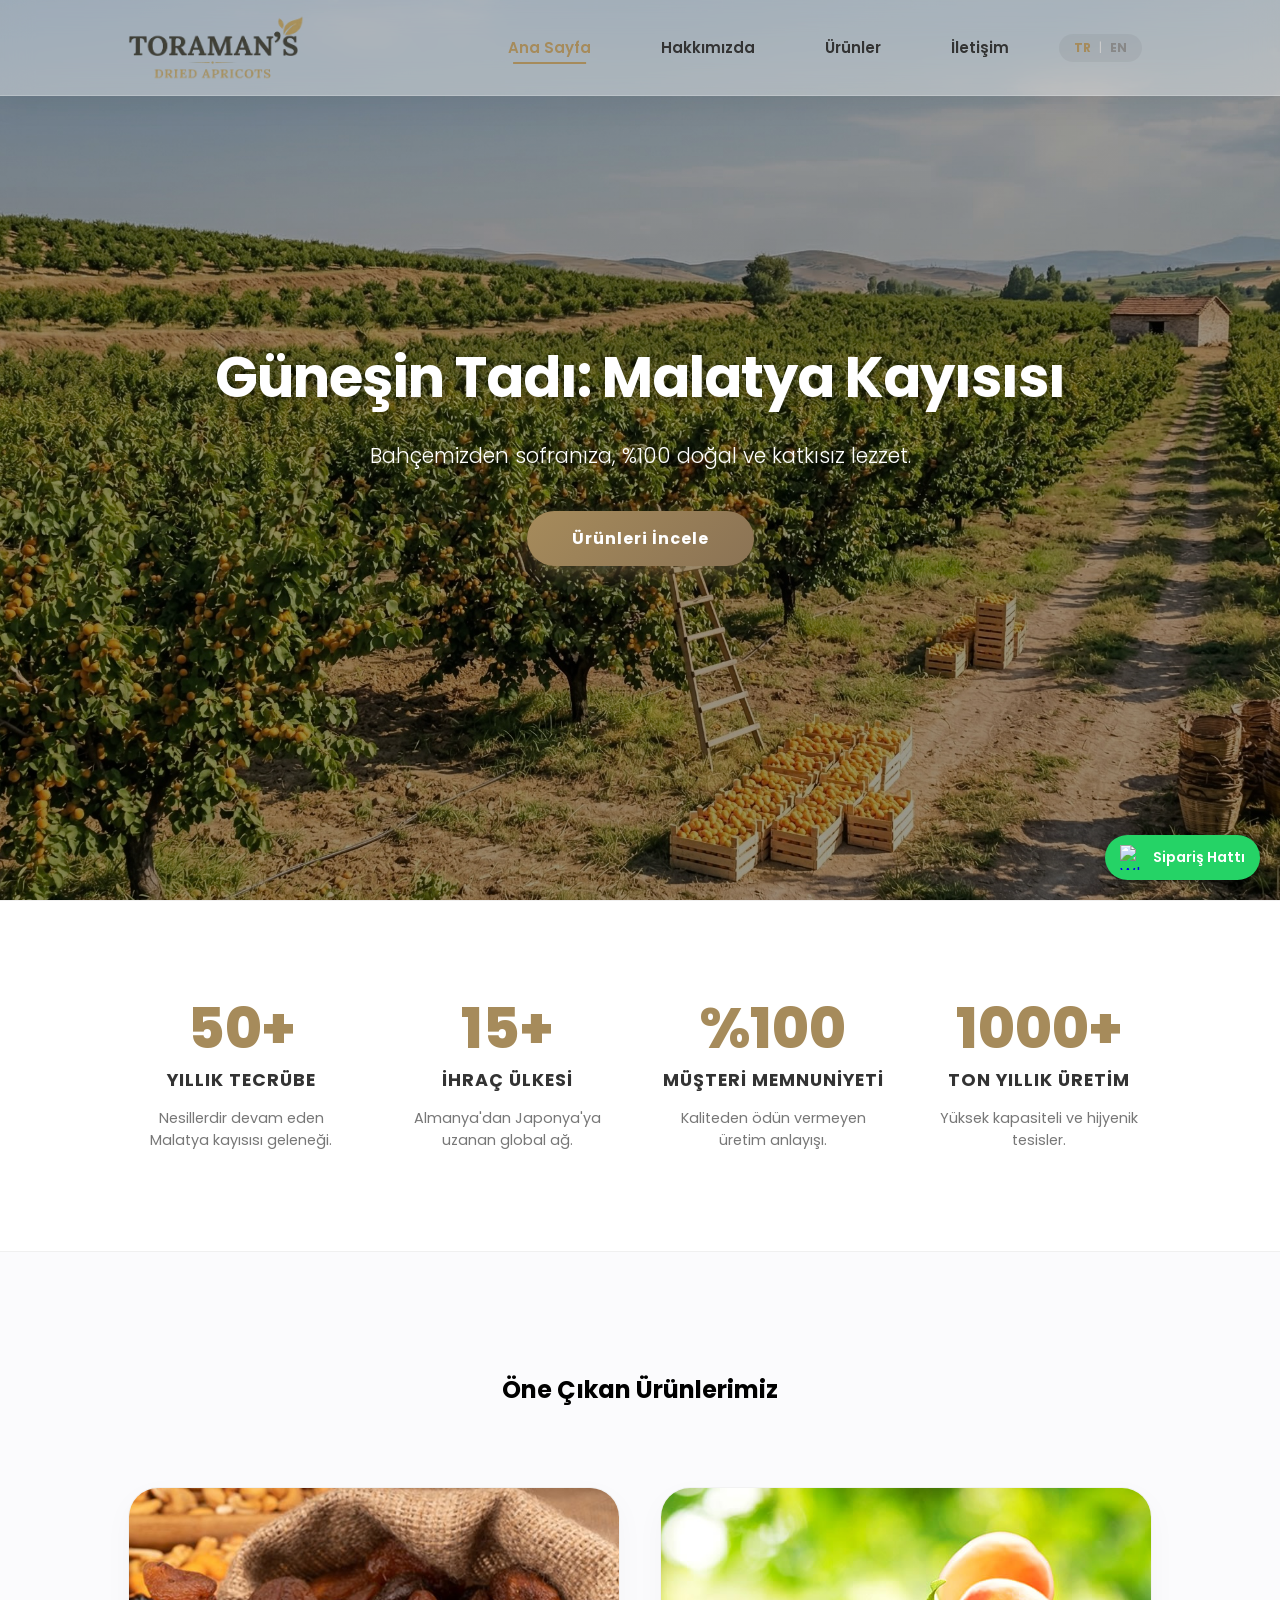
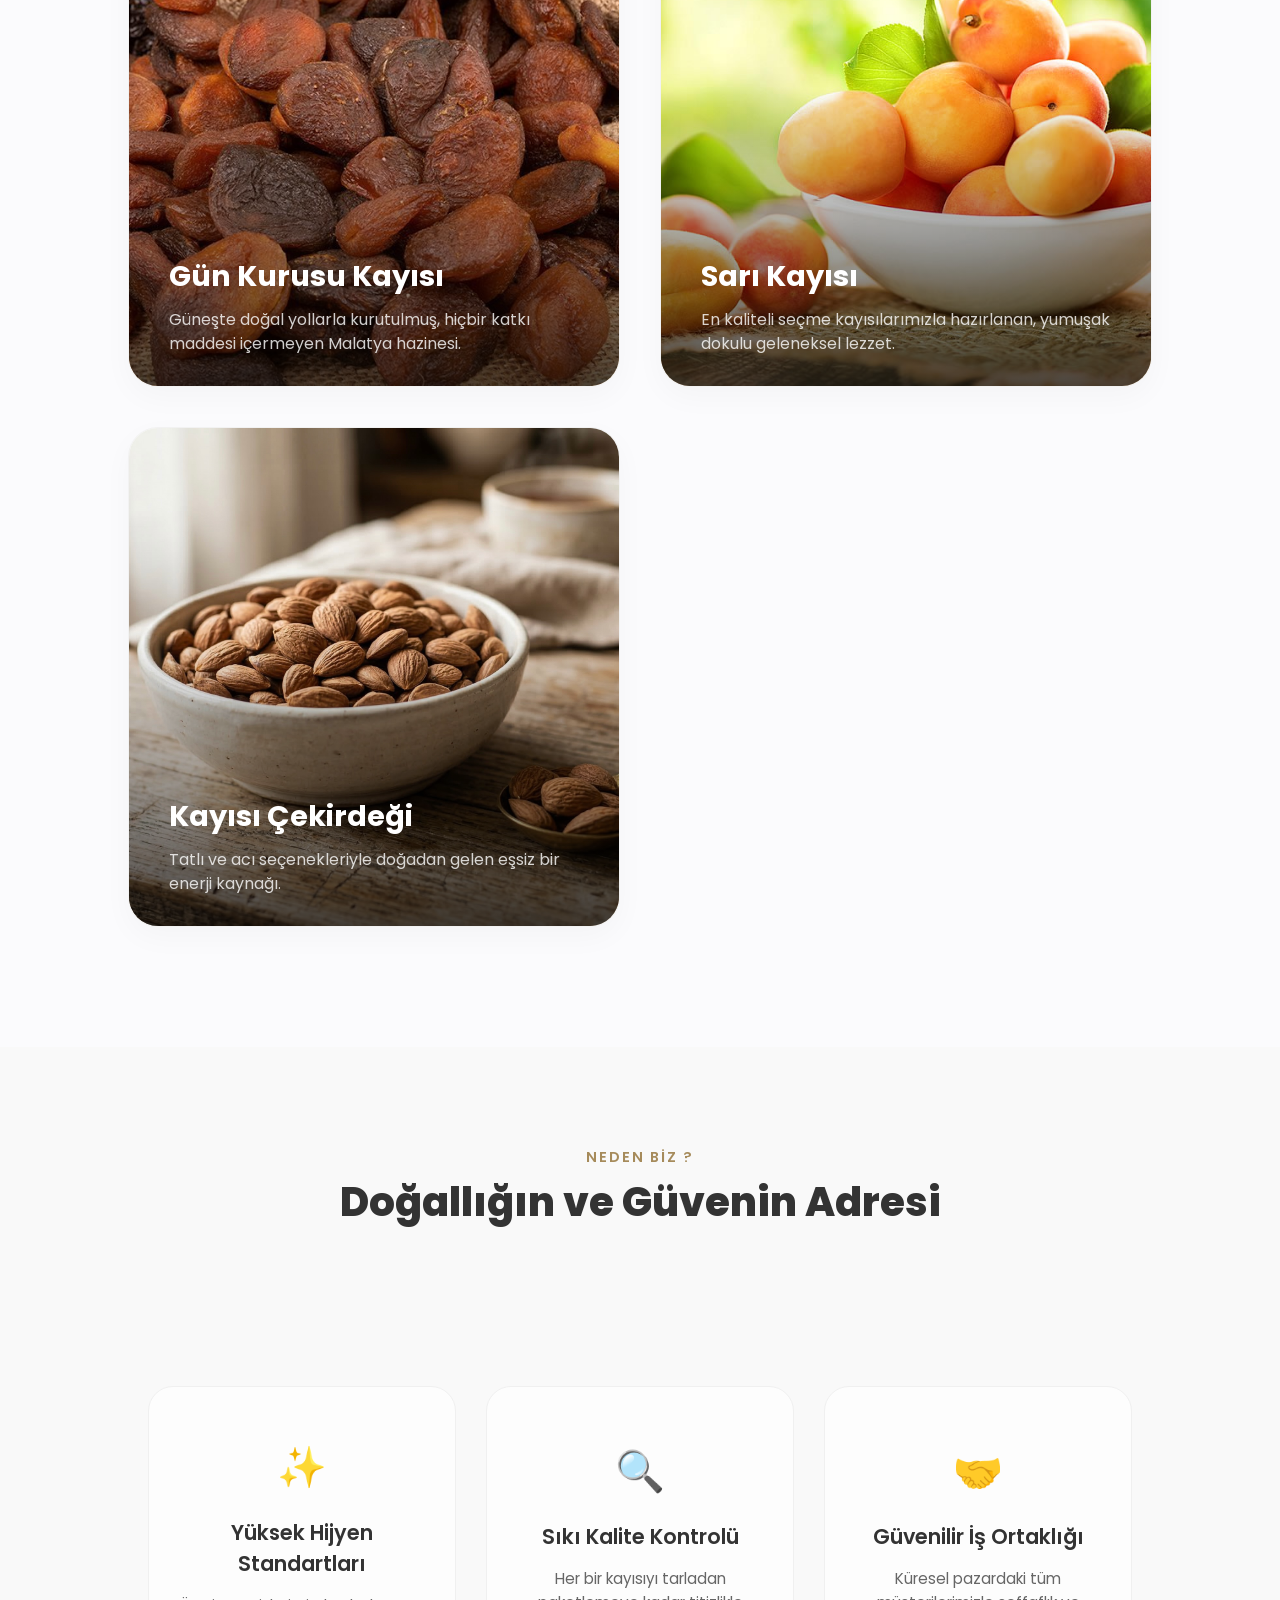
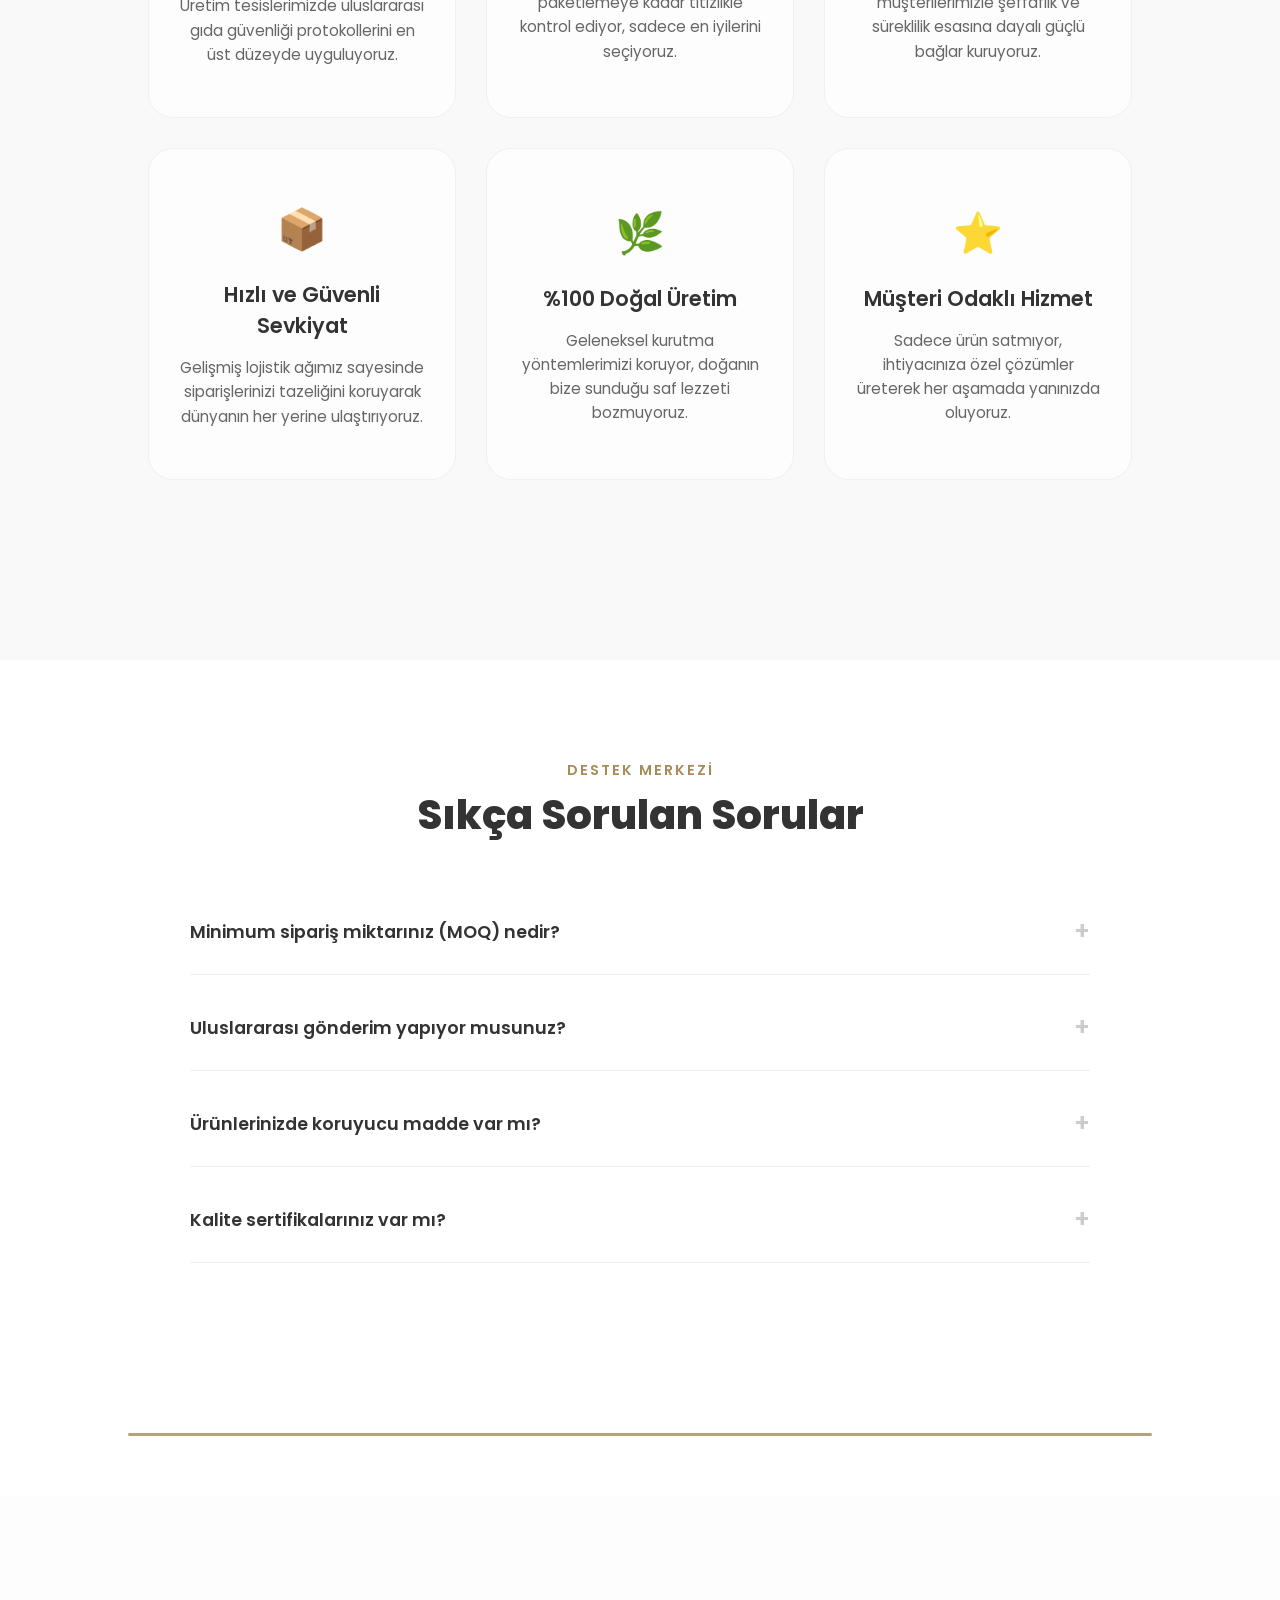
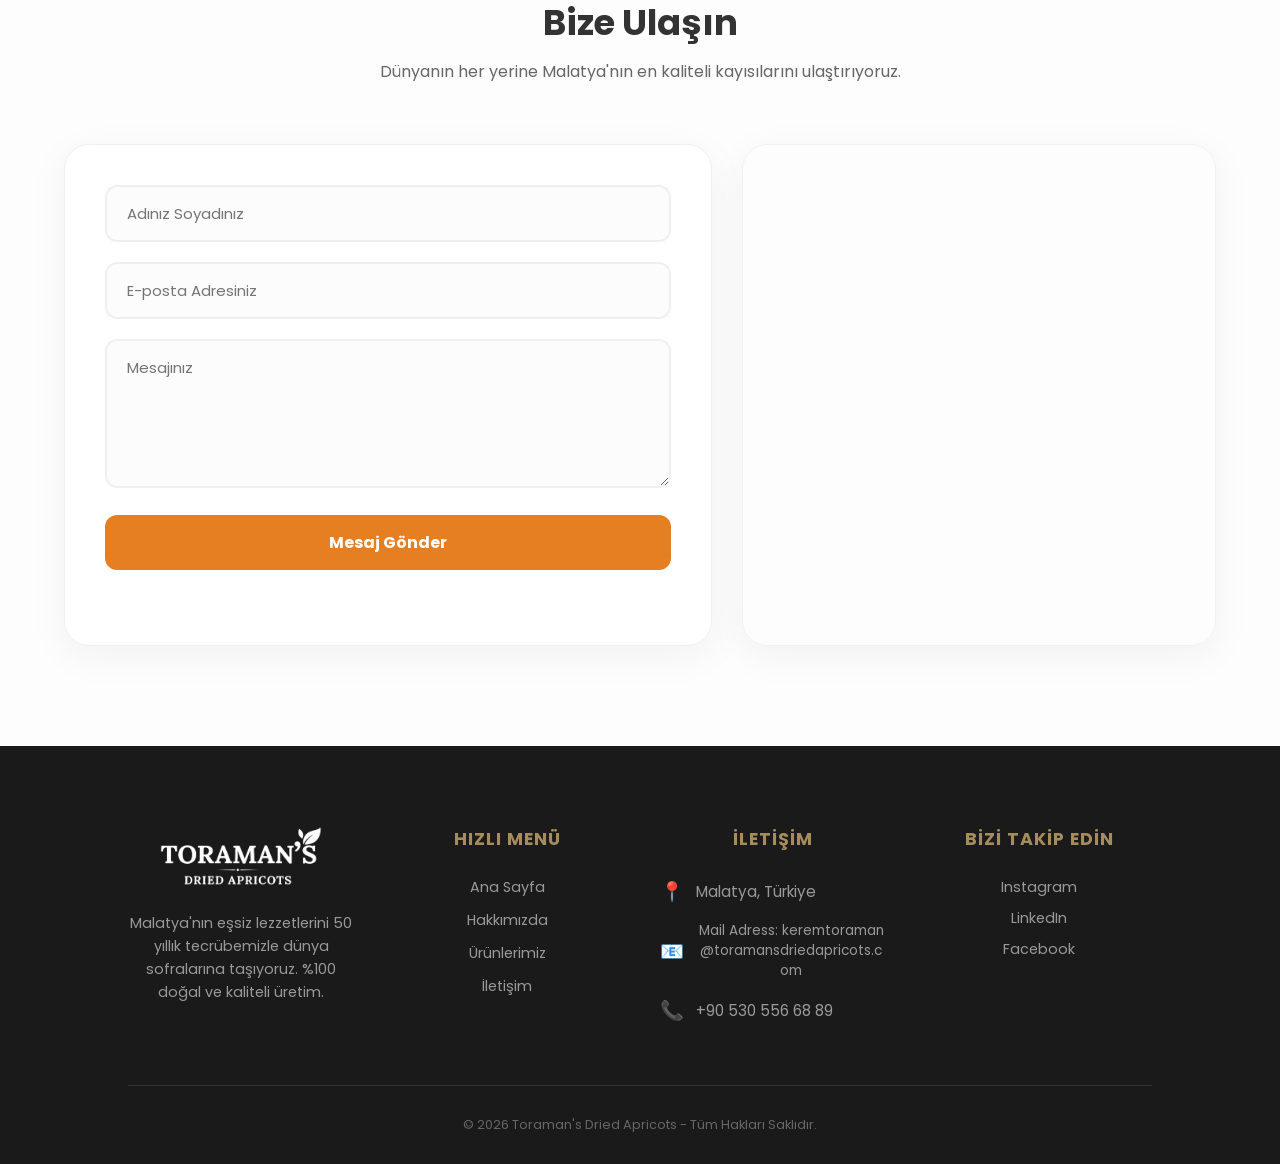
==== commit e123b004: "Update index.html" ====
--- a/index.html
+++ b/index.html
@@ -145,93 +145,6 @@
         </div>
     </div>
 </section>
-
- <section class="facility-section reveal">
-    <div class="section-header">
-        <span class="sub-title">Modern Üretim</span>
-        <h2 class="modern-title">Bahçeden Pakete <br> Kusursuz Yolculuk</h2>
-        <p class="section-desc">En ileri teknoloji ve katı hijyen standartları ile Malatya'nın hazinesini işliyoruz.</p>
-    </div>
-
-    <div class="facility-grid">
-        <div class="facility-card reveal">
-            <div class="facility-image">
-                <img src="Photos/fabrika1.jpg" alt="Toraman Fabrika İç Görünüm">
-                <div class="facility-overlay">
-                    <h3>Modern Tesisler</h3>
-                    <p>Yüksek kapasiteli ve hijyenik üretim alanlarımız.</p>
-                </div>
-            </div>
-        </div>
-
-        <div class="facility-card reveal">
-            <div class="facility-image">
-                <img src="Photos/boyutlandirma.jpg" alt="Kayısı Boyutlandırma Ünitesi">
-                <div class="facility-overlay">
-                    <h3>Hassas Boyutlandırma</h3>
-                    <p>Müşteri taleplerine göre 1'den 8'e kadar hassas kalibrasyon.</p>
-                </div>
-            </div>
-        </div>
-
-        <div class="facility-card reveal delay-1">
-            <div class="facility-image">
-                <img src="Photos/laboratuvar.jpg" alt="Toraman Kalite Laboratuvarı">
-                <div class="facility-overlay">
-                    <h3>Kalite Laboratuvarı</h3>
-                    <p>Nem, kükürt ve mikrobiyolojik analizlerle sürekli kontrol.</p>
-                </div>
-            </div>
-        </div>
-        
-        <div class="facility-card reveal delay-2">
-            <div class="facility-image">
-                <img src="Photos/sevkiyat.jpg" alt="Toraman Sevkiyat Deposu">
-                <div class="facility-overlay">
-                    <h3>Global Lojistik</h3>
-                    <p>Uygun sıcaklıkta depolama ve tüm dünyaya hızlı sevkiyat.</p>
-                </div>
-            </div>
-        </div>
-        
-        <div class="facility-card reveal delay-1">
-            <div class="facility-image">
-                <img src="Photos/isleme.jpg" alt="Kayısı İşleme Hattı">
-                <div class="facility-overlay">
-                    <h3>Titiz İşleme</h3>
-                    <p>Lazer seçici ve optik ayırıcılar ile hatasız üretim.</p>
-                </div>
-            </div>
-        </div>
-
-        <div class="facility-card reveal delay-2">
-            <div class="facility-image">
-                <img src="Photos/paketleme.jpg" alt="Paketleme Ünitesi">
-                <div class="facility-overlay">
-                    <h3>Güvenli Paketleme</h3>
-                    <p>Uluslararası standartlarda el değmeden paketleme.</p>
-                </div>
-            </div>
-        </div>
-    </div>
-</section>   
-
-<section class="facility-stats reveal">
-    <div class="stats-mini-container">
-        <div class="mini-stat">
-            <strong>5.000 m²</strong>
-            <span>Kapalı Alan</span>
-        </div>
-        <div class="mini-stat">
-            <strong>20 Ton</strong>
-            <span>Günlük İşleme</span>
-        </div>
-        <div class="mini-stat">
-            <strong>-18°C</strong>
-            <span>Soğuk Hava Deposu</span>
-        </div>
-    </div>
-</section>
     
 <section class="faq-section reveal">
     <div class="faq-container">
--- a/style.css
+++ b/style.css
@@ -846,6 +846,36 @@
     transform: scale(1.05);
 }
 
+.facility-stats {
+    background: #1a1a1a;
+    color: #fff;
+    padding: 40px 10%;
+    margin-top: -30px; /* Görsellerle birleşmiş gibi durması için */
+    position: relative;
+    z-index: 10;
+}
+
+.stats-mini-container {
+    display: flex;
+    justify-content: space-around;
+    max-width: 1000px;
+    margin: 0 auto;
+    text-align: center;
+}
+
+.mini-stat strong {
+    display: block;
+    font-size: 1.8rem;
+    color: #a68b5b;
+}
+
+.mini-stat span {
+    font-size: 0.8rem;
+    text-transform: uppercase;
+    letter-spacing: 1px;
+    opacity: 0.7;
+}
+
 /* --- İLETİŞİM BÖLÜMÜ --- */
 .contact {
     padding: 100px 5%;
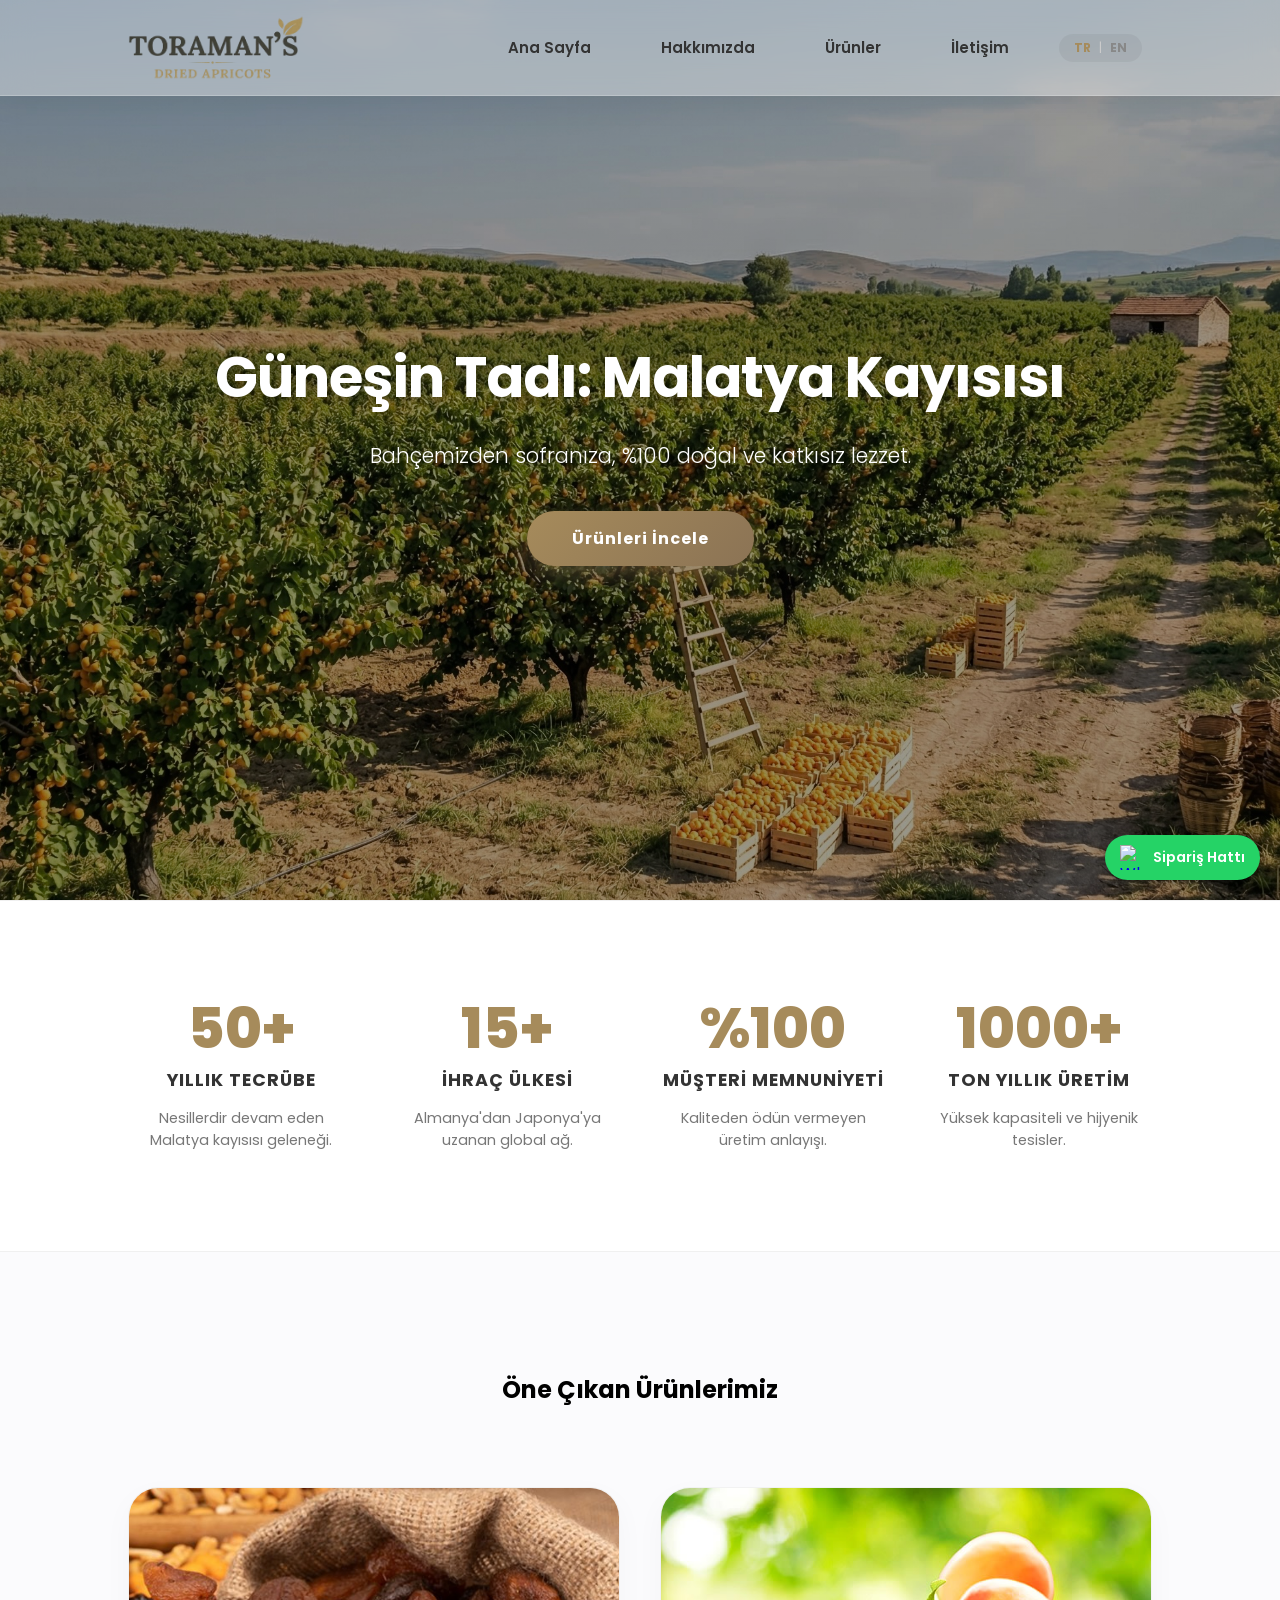
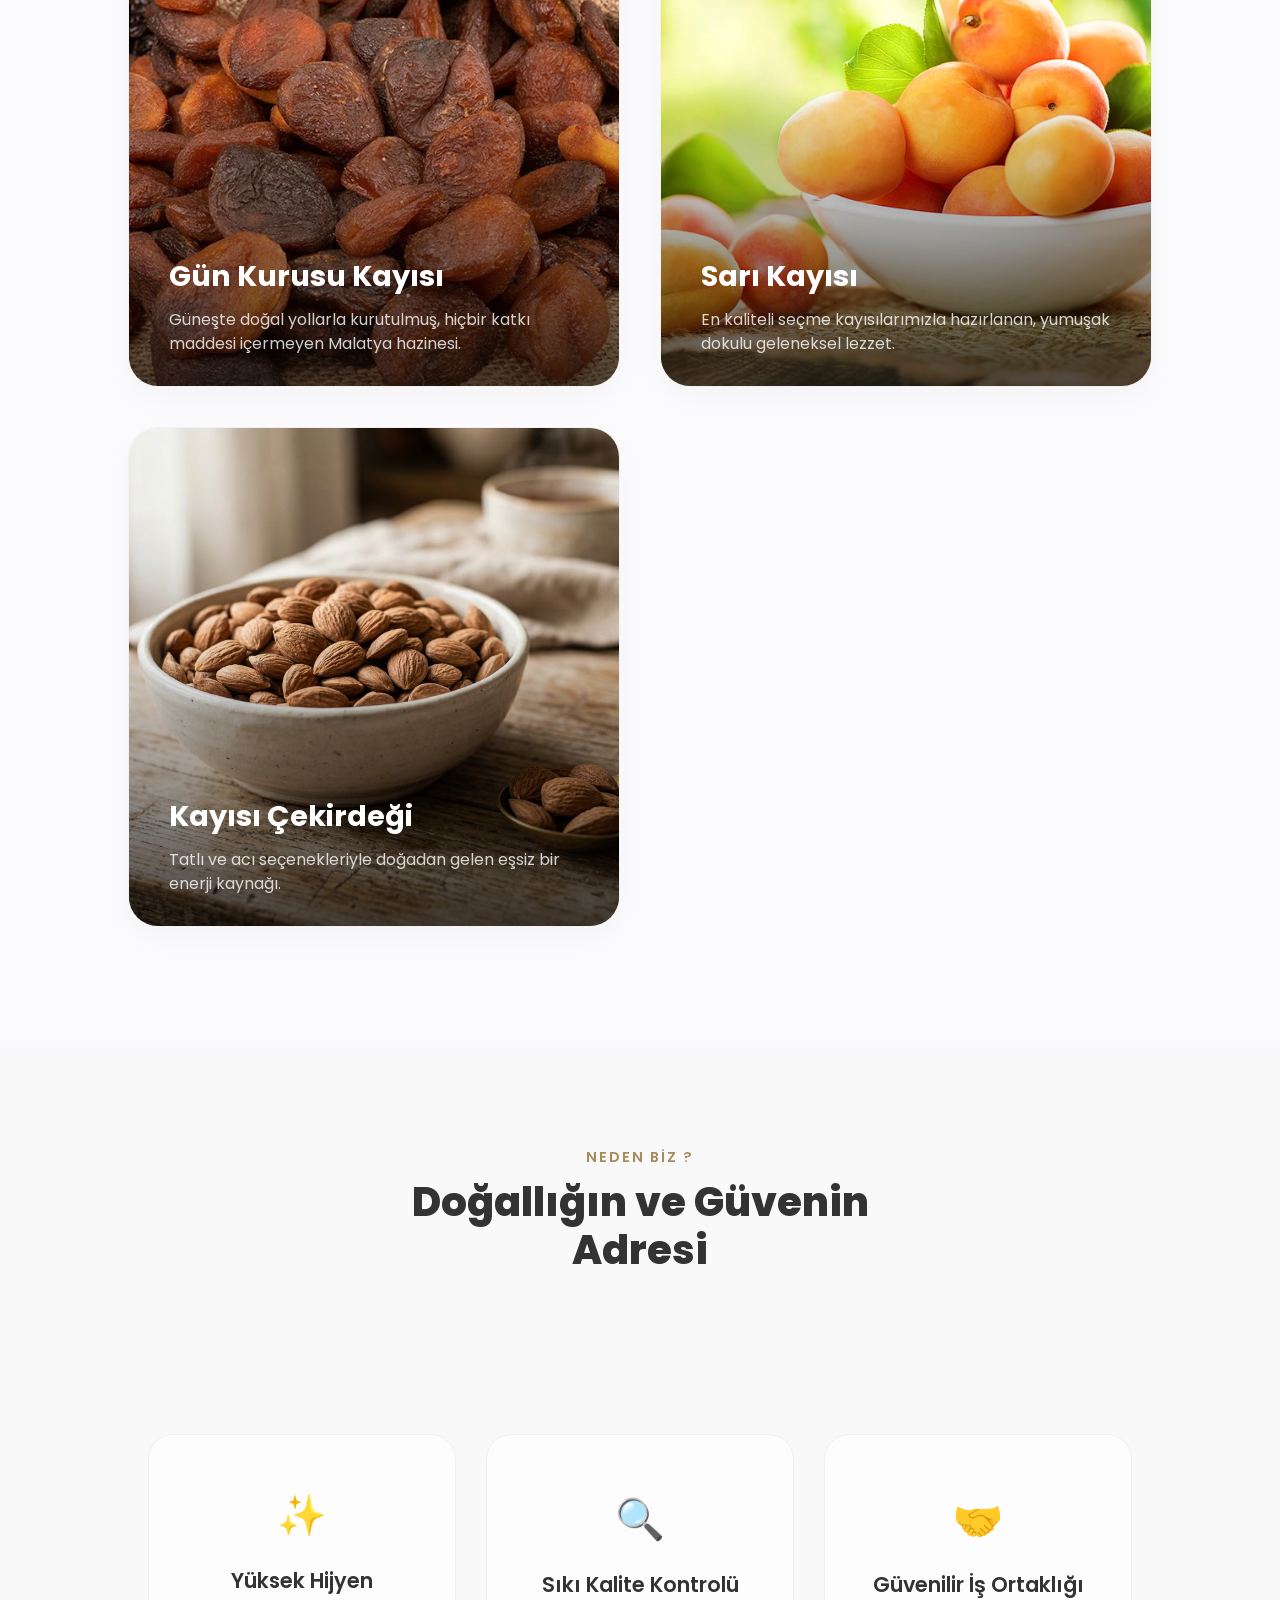
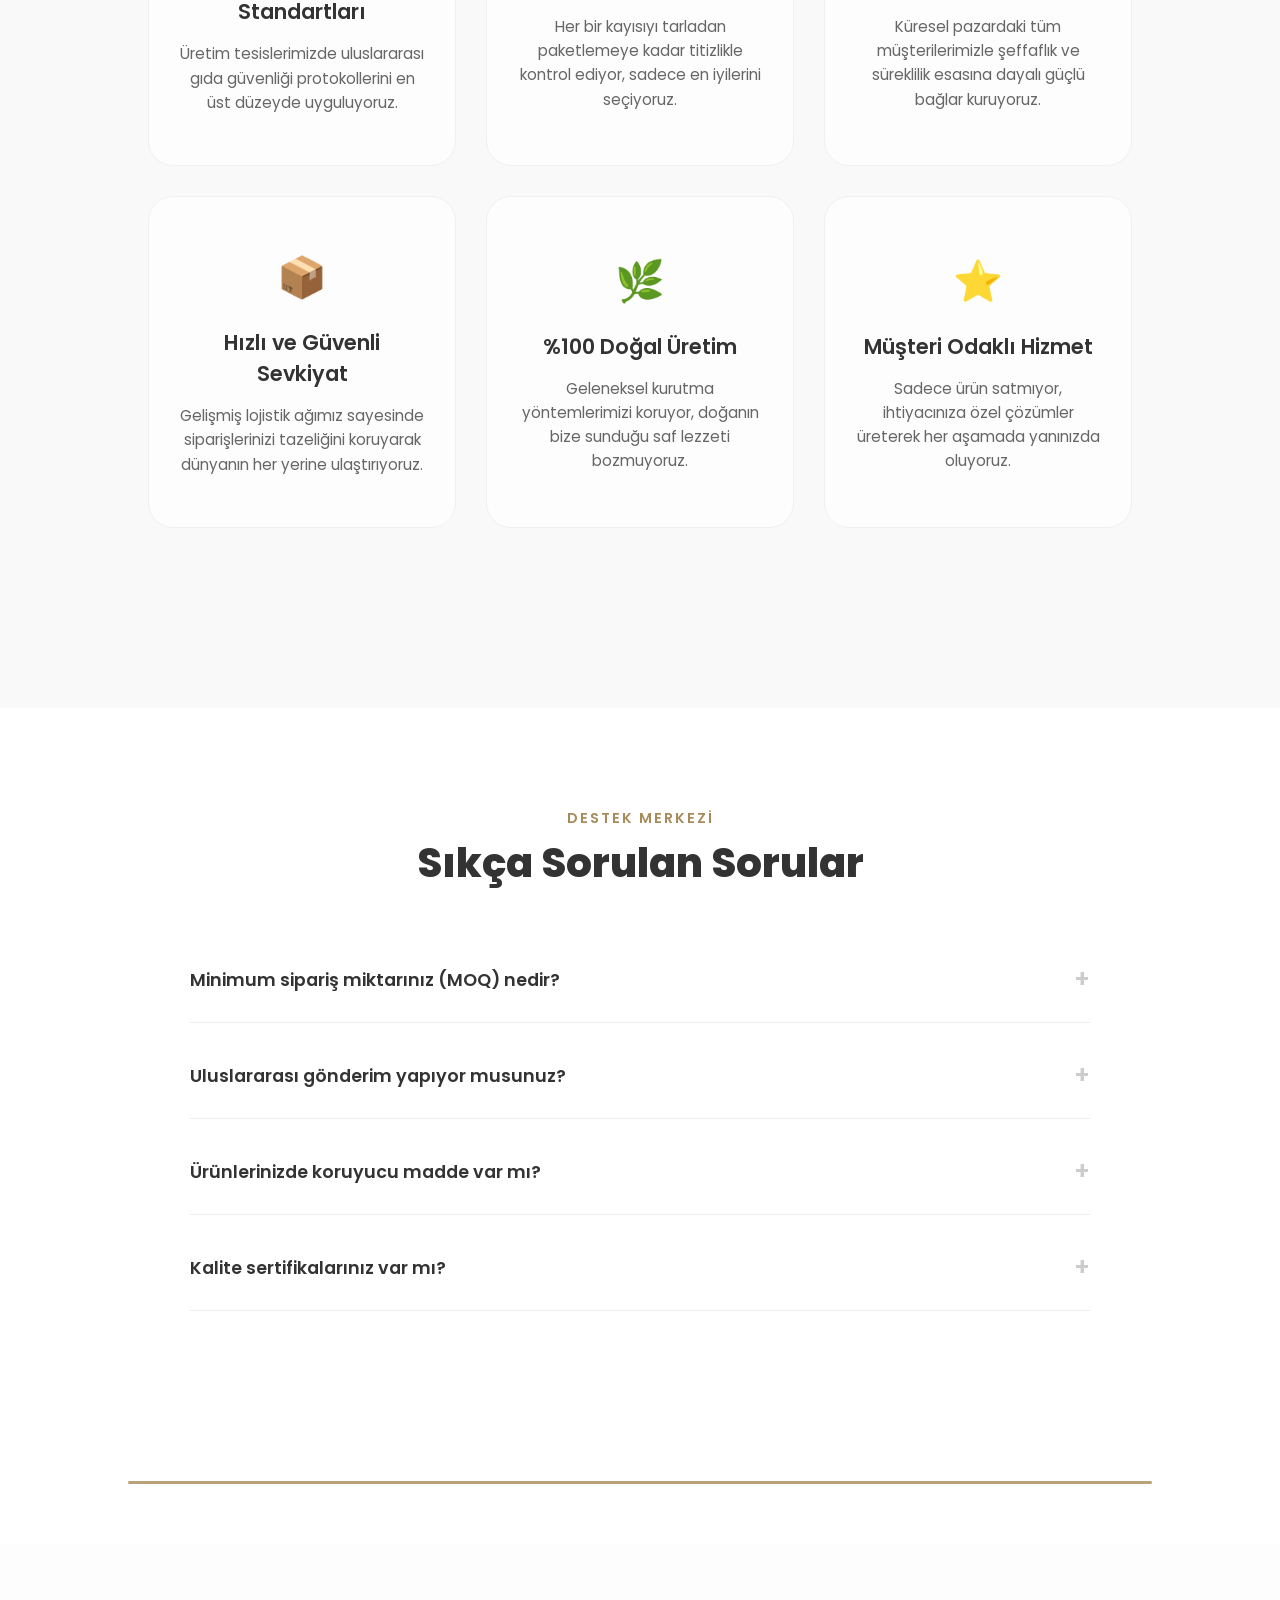
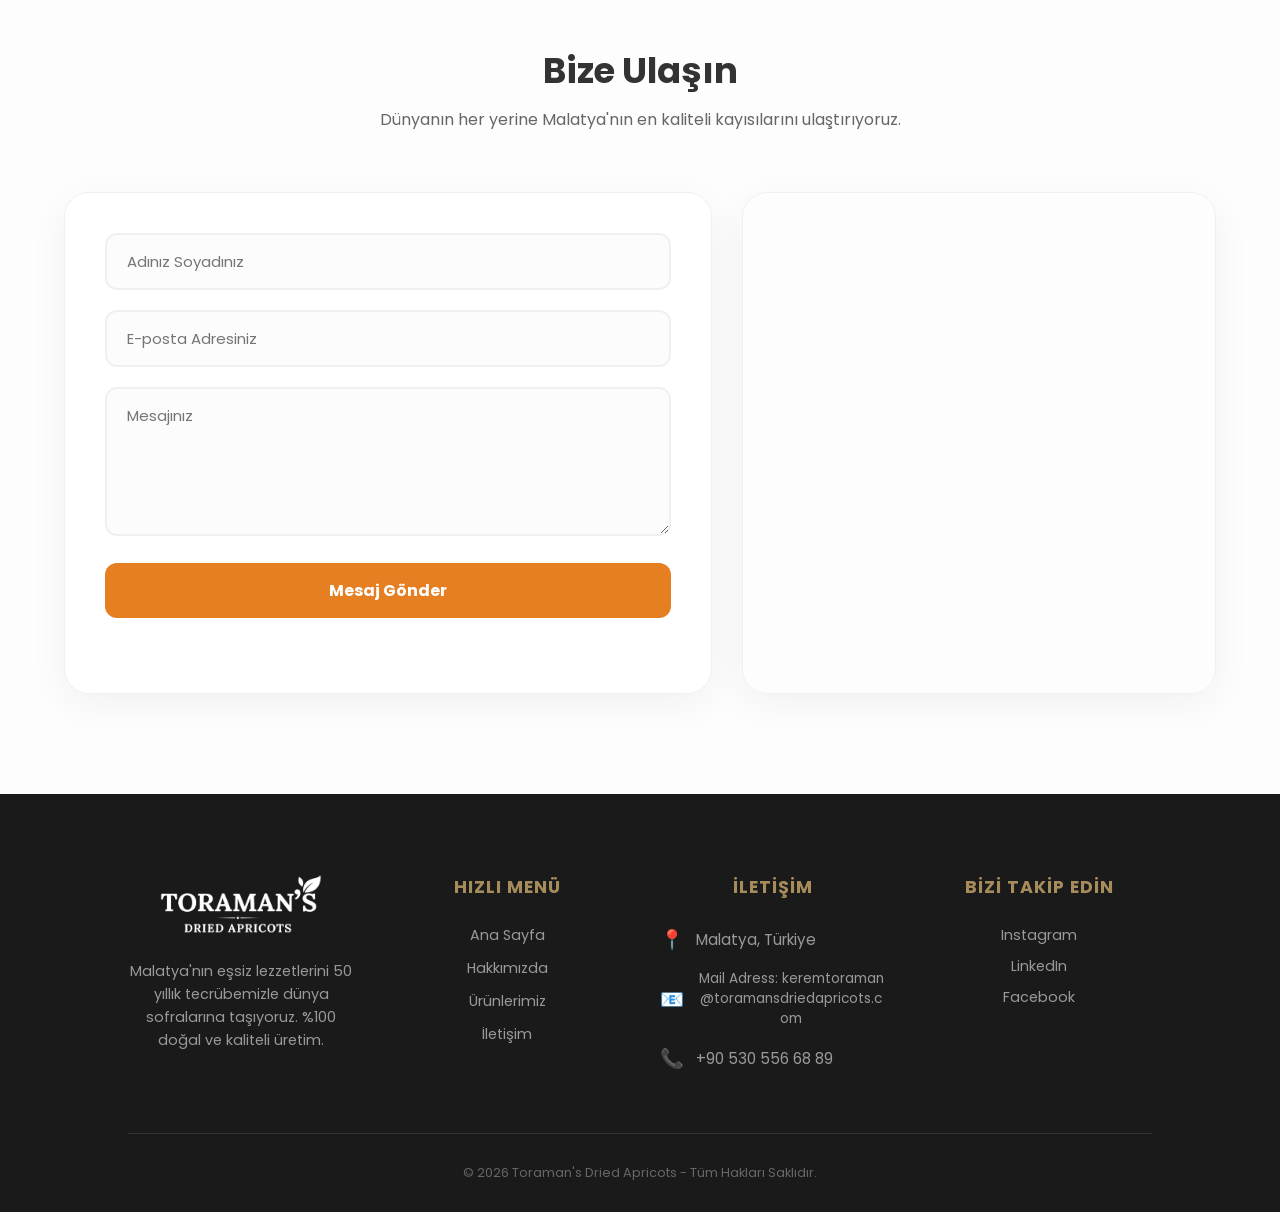
==== commit f301d63a: "Update index.html" ====
--- a/index.html
+++ b/index.html
@@ -10,18 +10,27 @@
 <body>
 
     <nav class="navbar">
-    <div class="logo">
-        <img src="Photos/logo.png" alt="Toraman Dried Apricots Logo" id="nav-logo">
-    </div>
+        <div class="logo">
+            <a href="index.html">
+                <img src="Photos/logo.png" alt="Toraman Logo" id="nav-logo">
+            </a>
+        </div>
+    
+        <div class="menu-toggle" id="mobile-menu">
+            <span class="bar"></span>
+            <span class="bar"></span>
+            <span class="bar"></span>
+        </div>
+    
         <ul class="nav-links">
-            <li><a href="#home" class="active">Ana Sayfa</a></li>
-            <li><a href="about.html" class="nav-btn">Hakkımızda</a></li>
-            <li><a href="#products" class="nav-btn">Ürünler</a></li>
-            <li><a href="#contact" class="nav-btn">İletişim</a></li>
+            <li><a href="index.html">Ana Sayfa</a></li>
+            <li><a href="about.html">Hakkımızda</a></li>
+            <li><a href="index.html#products">Ürünler</a></li>
+            <li><a href="index.html#contact">İletişim</a></li>
             <li class="lang-switcher">
-                <a href="index.html" class="lang-btn active">TR</a>
+                <a href="#" class="lang-btn active">TR</a>
                 <span class="lang-divider">|</span>
-                <a href="index-en.html" class="lang-btn">EN</a>
+                <a href="#" class="lang-btn">EN</a>
             </li>
         </ul>
     </nav>
--- a/style.css
+++ b/style.css
@@ -404,6 +404,110 @@
     }
 }
 
+/* --- MODERN FACILITY & GALLERY SCROLL (EDGE-TO-EDGE) --- */
+
+/* 1. Dış Kapsayıcı: Ekranın tam genişliğini kullanmalı */
+.facility-section, .modern-scroll-gallery {
+    padding: 80px 0 !important; /* Sağ ve sol padding'i SIFIRLADIK */
+    background: #fff;
+    overflow: hidden; /* Sayfanın sağa doğru taşmasını engeller */
+}
+
+/* 2. İçerik Başlıkları: Hala içeride (%10) durmalı */
+.section-header, .gallery-intro {
+    padding: 0 10% !important; /* Yazılar logo hizasında kalsın */
+    margin-bottom: 40px;
+}
+
+/* 3. Kaydırma Alanı */
+.facility-scroll-wrapper, .scroll-container-wrapper {
+    width: 100%;
+    overflow-x: auto; /* Yatay kaydırmayı aktifleştirir */
+    overflow-y: hidden;
+    padding: 20px 0 60px 0;
+    cursor: grab; /* Fare imlecini açık el yapar */
+    -webkit-overflow-scrolling: touch; /* Mobil akıcılık */
+    scroll-snap-type: x proximity;
+    scrollbar-width: none; /* Firefox scrollbar gizle */
+}
+
+.facility-scroll-wrapper::-webkit-scrollbar, 
+.scroll-container-wrapper::-webkit-scrollbar { 
+    display: none; /* Chrome/Safari scrollbar gizle */
+}
+
+/* 4. Kartların Dizildiği Esnek Kutu */
+.facility-scroll-content, .scroll-content {
+    display: inline-flex; /* Kartları yan yana, içerik genişliği kadar serbest dizer */
+    gap: 25px;
+    padding-left: 10% !important; /* İlk kartın soldaki hizası (Kritik nokta) */
+    padding-right: 10% !important; /* En sağdaki kartın bittiği yerdeki boşluk hissi */
+}
+
+/* 5. Kart Tasarımı */
+.facility-card, .scroll-item {
+    position: relative;
+    /* Kart genişliği: Ekranın %28'i (Böylece 3 kart sığar, 4. sağdan göz kırpar) */
+    width: 28vw !important; 
+    height: 550px !important; /* Heybetli boyut */
+    border-radius: 35px;
+    overflow: hidden;
+    flex-shrink: 0; /* Kartların büzülmesini engeller */
+    scroll-snap-align: start;
+    box-shadow: 0 15px 45px rgba(0,0,0,0.07);
+    
+    /* Sürükleme sırasında resmin seçilmesini engeller */
+    user-select: none;
+    -webkit-user-drag: none;
+}
+
+/* 6. Görsel ve Overlay Ayarları */
+.facility-image img, .scroll-item img {
+    width: 100%;
+    height: 100%;
+    object-fit: cover;
+    transition: transform 0.8s cubic-bezier(0.2, 1, 0.3, 1);
+    pointer-events: none; /* Sürükleme takılmalarını önler */
+}
+
+.facility-card:hover img, .scroll-item:hover img {
+    transform: scale(1.08); /* Hover durumunda resmin yavaşça yaklaşması */
+}
+
+.facility-overlay, .item-overlay {
+    position: absolute;
+    bottom: 0;
+    left: 0;
+    width: 100%;
+    min-height: 45%;
+    padding: 40px;
+    background: linear-gradient(to top, rgba(0,0,0,0.9) 10%, transparent);
+    color: #fff;
+    white-space: normal; /* Yazıların alt alta geçmesini sağlar */
+    display: flex;
+    flex-direction: column;
+    justify-content: flex-end;
+    pointer-events: none;
+}
+
+/* --- MOBİL VE TABLET UYUMLULUĞU --- */
+@media (max-width: 1024px) {
+    .facility-card, .scroll-item {
+        width: 45vw !important; /* Tablette 2 kart sığar */
+        height: 500px !important;
+    }
+}
+
+@media (max-width: 768px) {
+    .facility-card, .scroll-item {
+        width: 80vw !important; /* Mobilde tek büyük kart */
+        height: 450px !important;
+    }
+    .facility-scroll-content, .scroll-content {
+        padding-left: 7% !important; /* Mobilde biraz daha geniş başlasın */
+    }
+}
+
 /* --- FAQ (AKORDEON) TASARIMI --- */
 .faq-section {
     padding: 100px 10%;
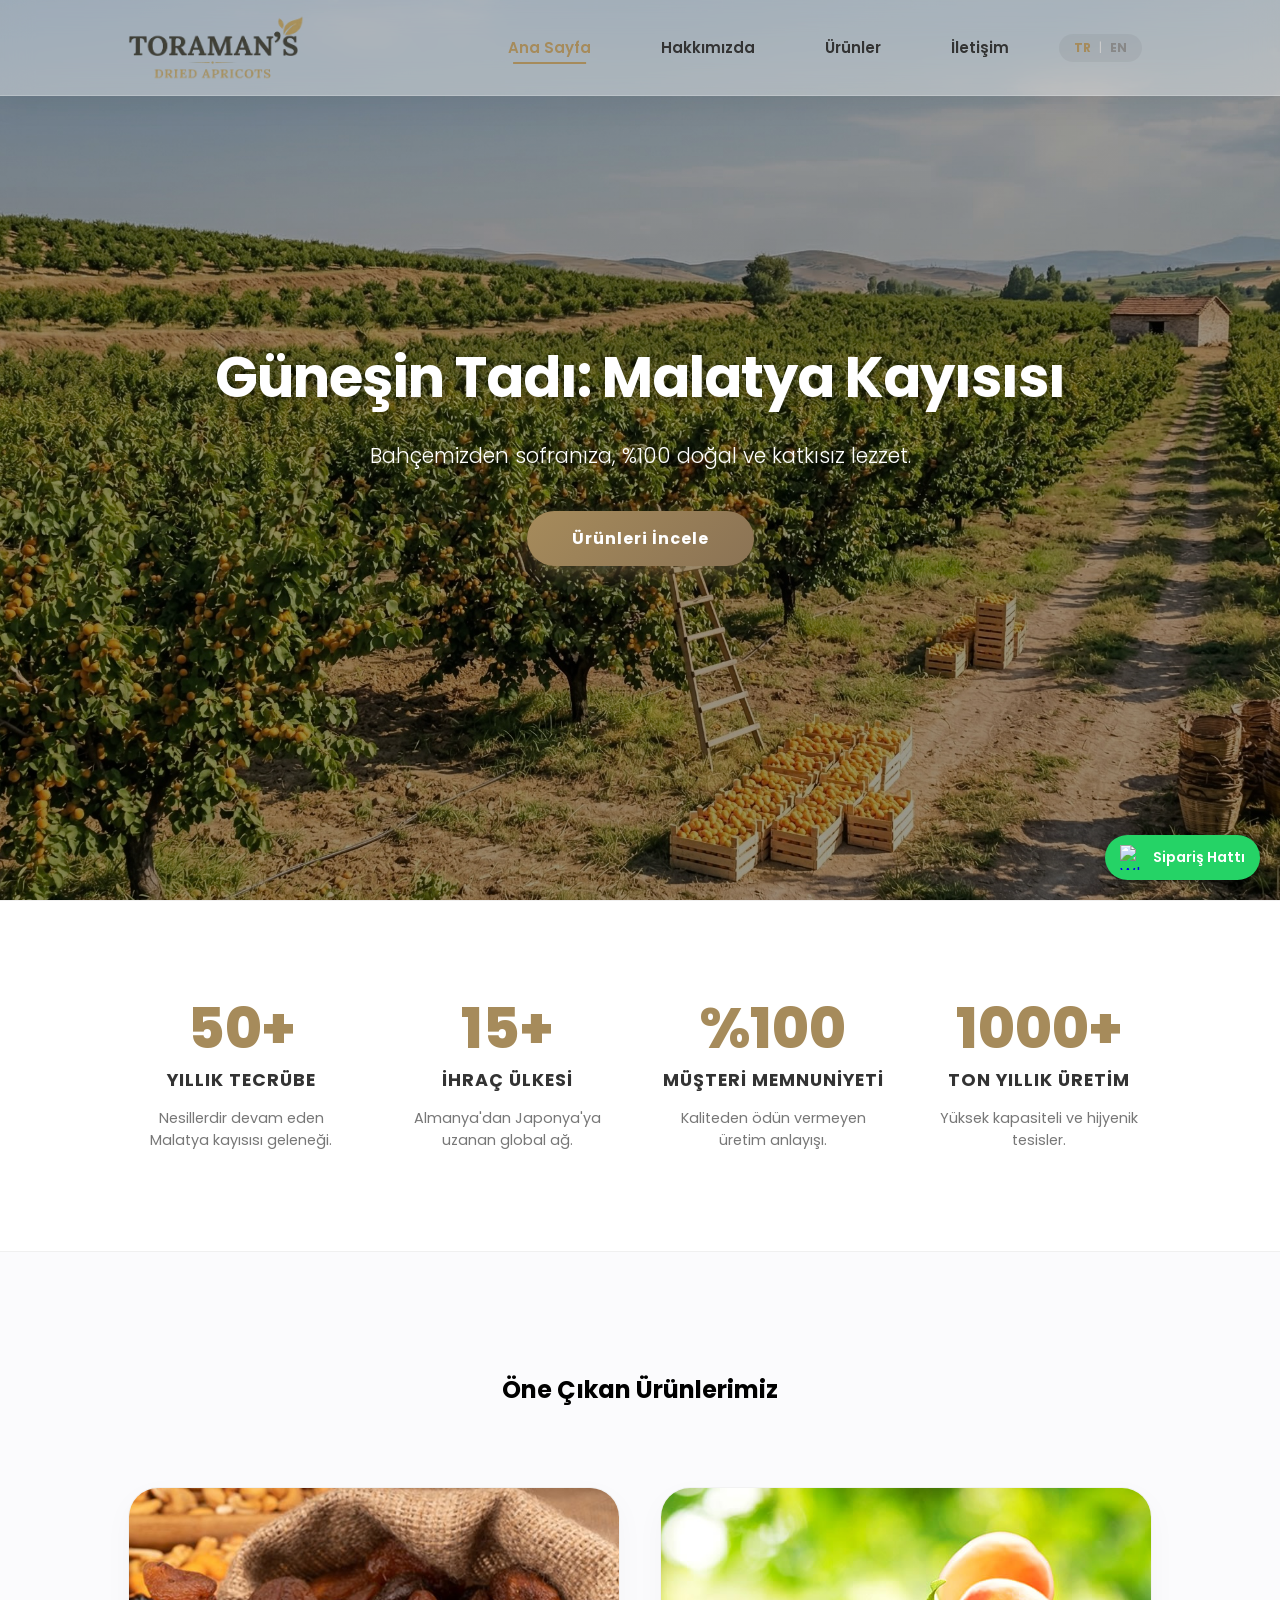
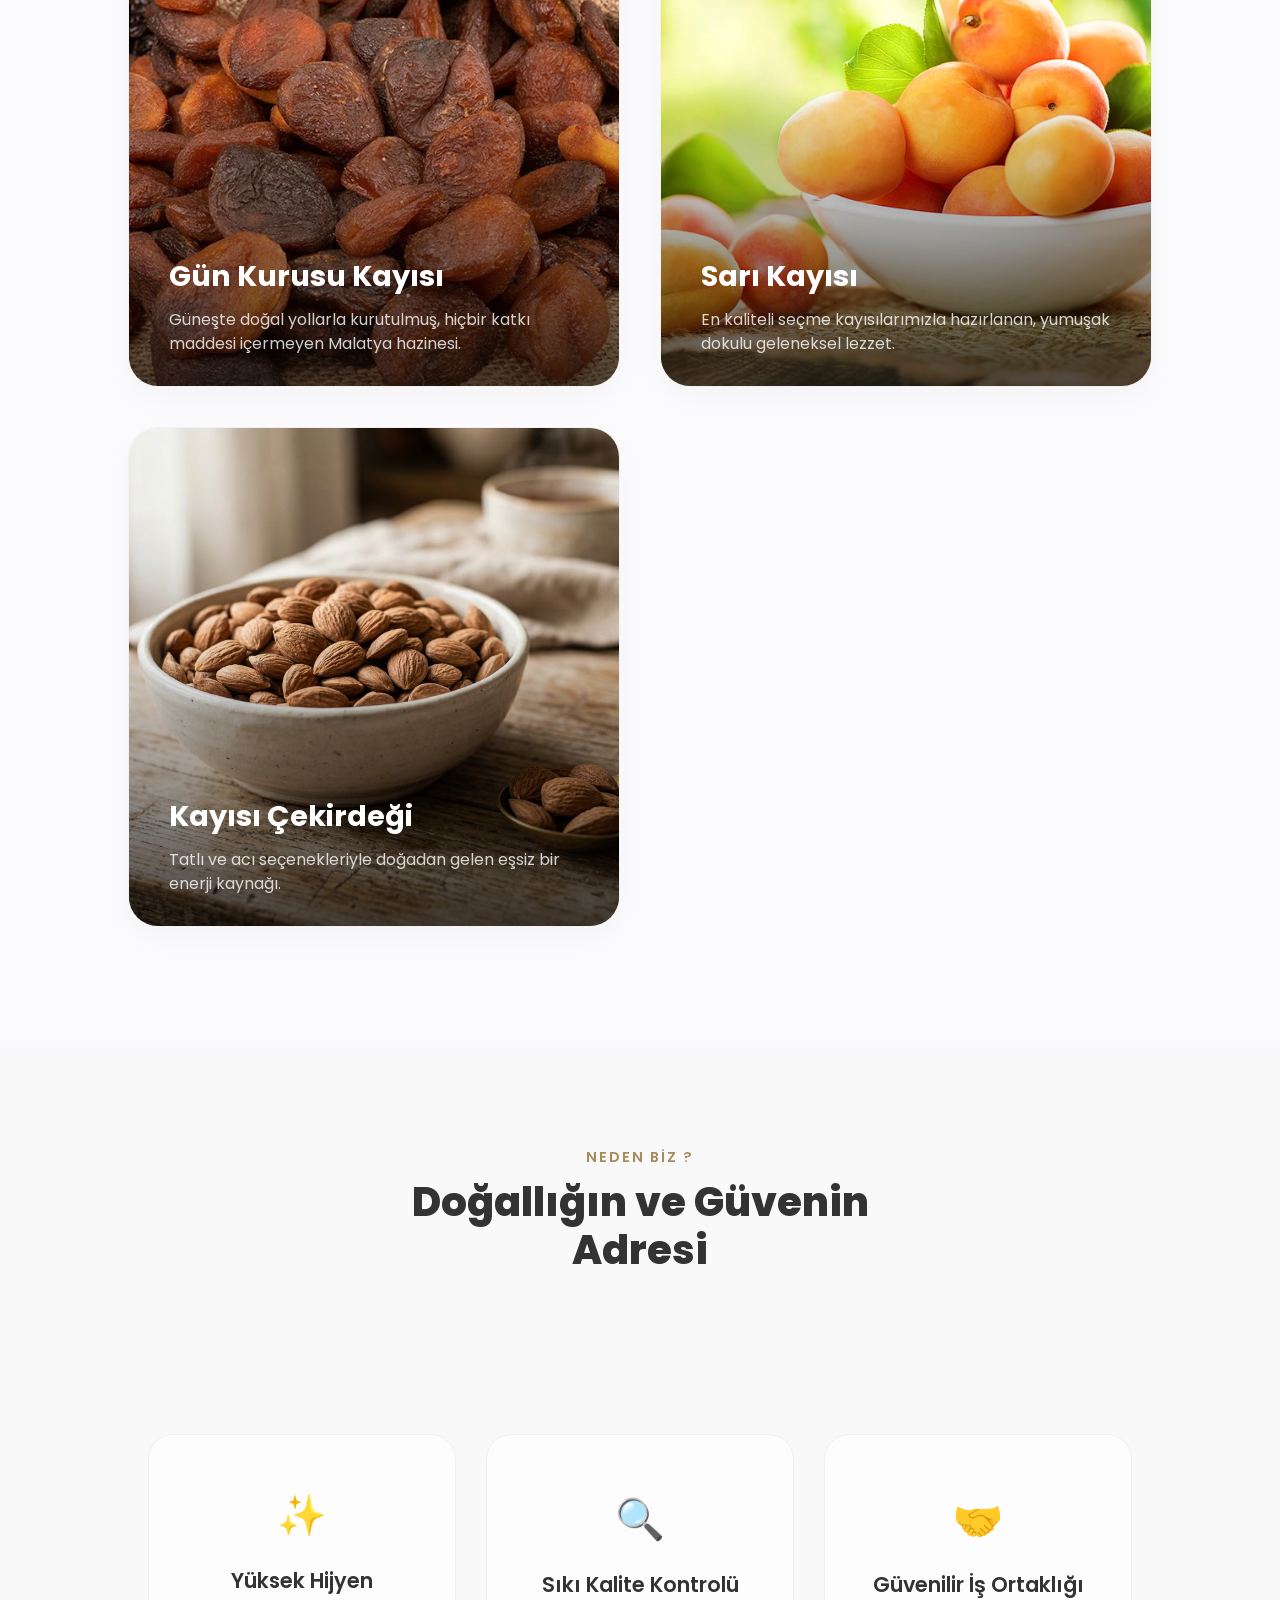
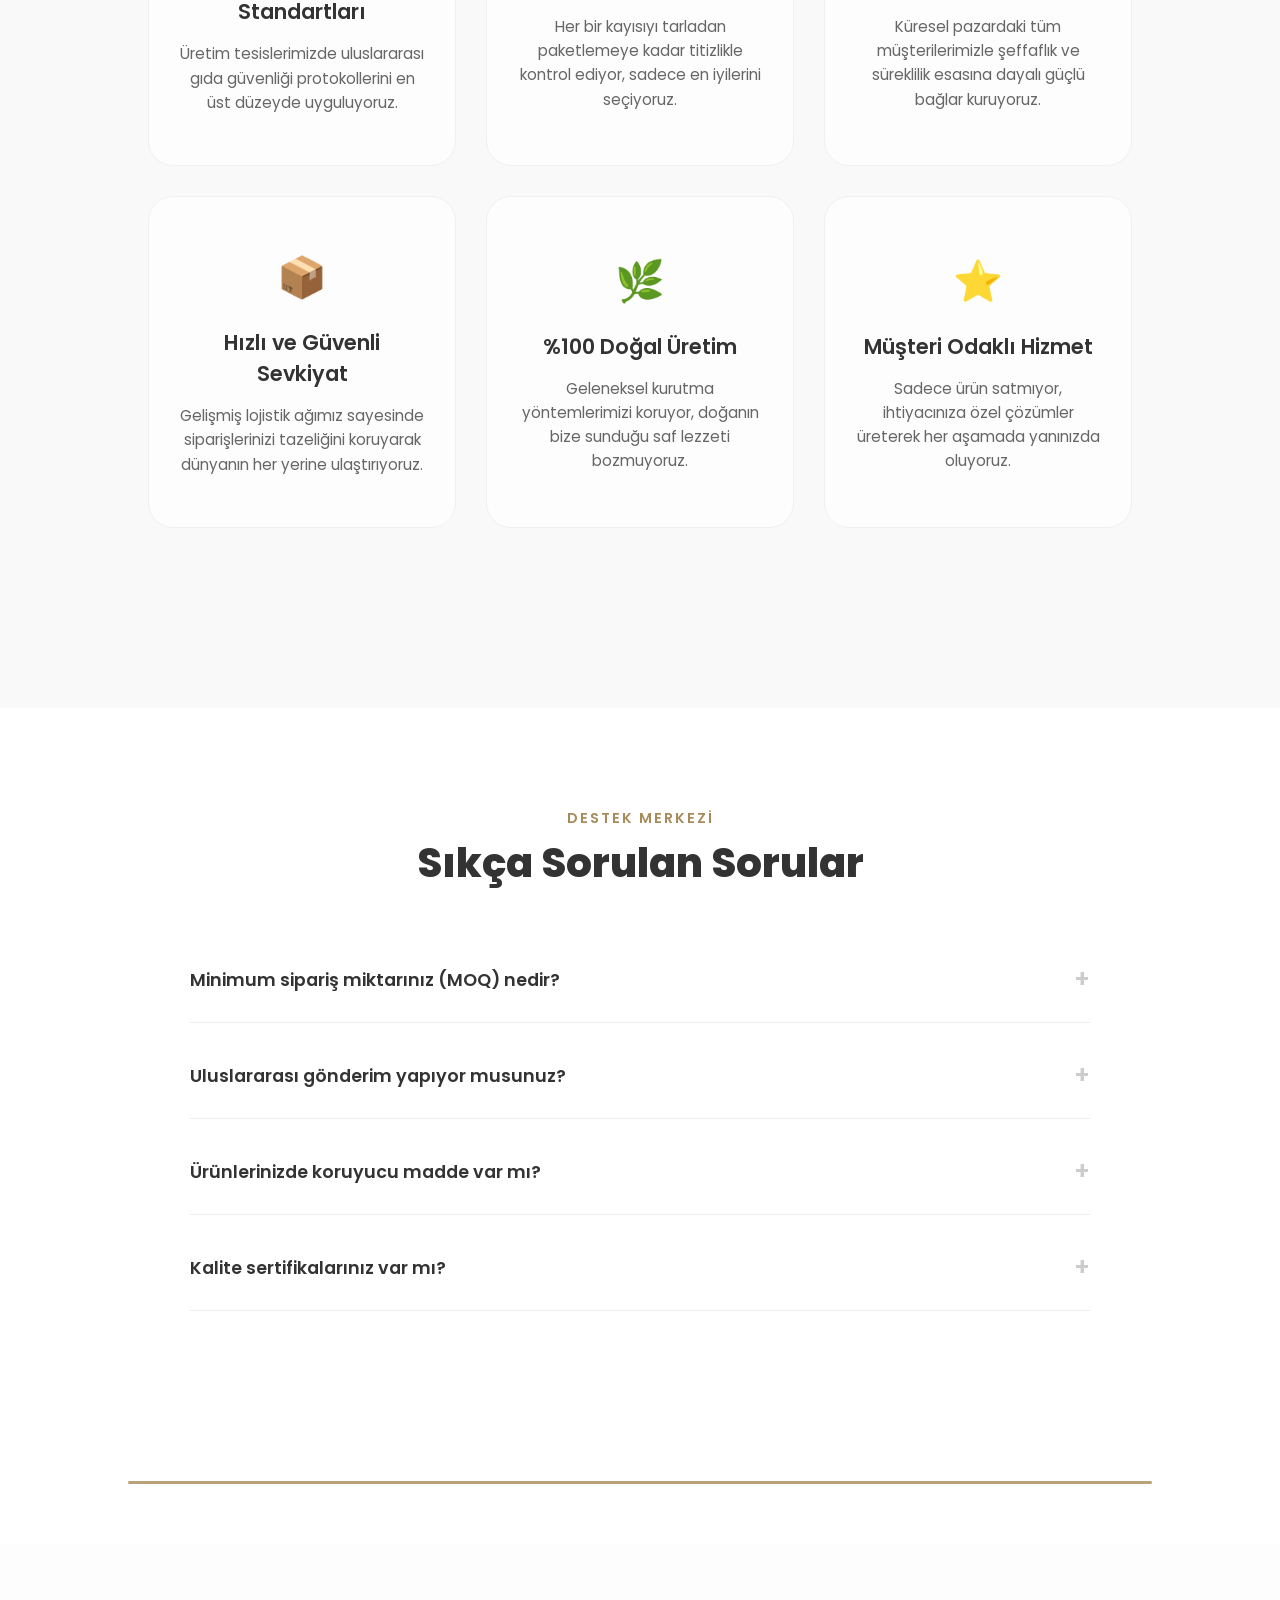
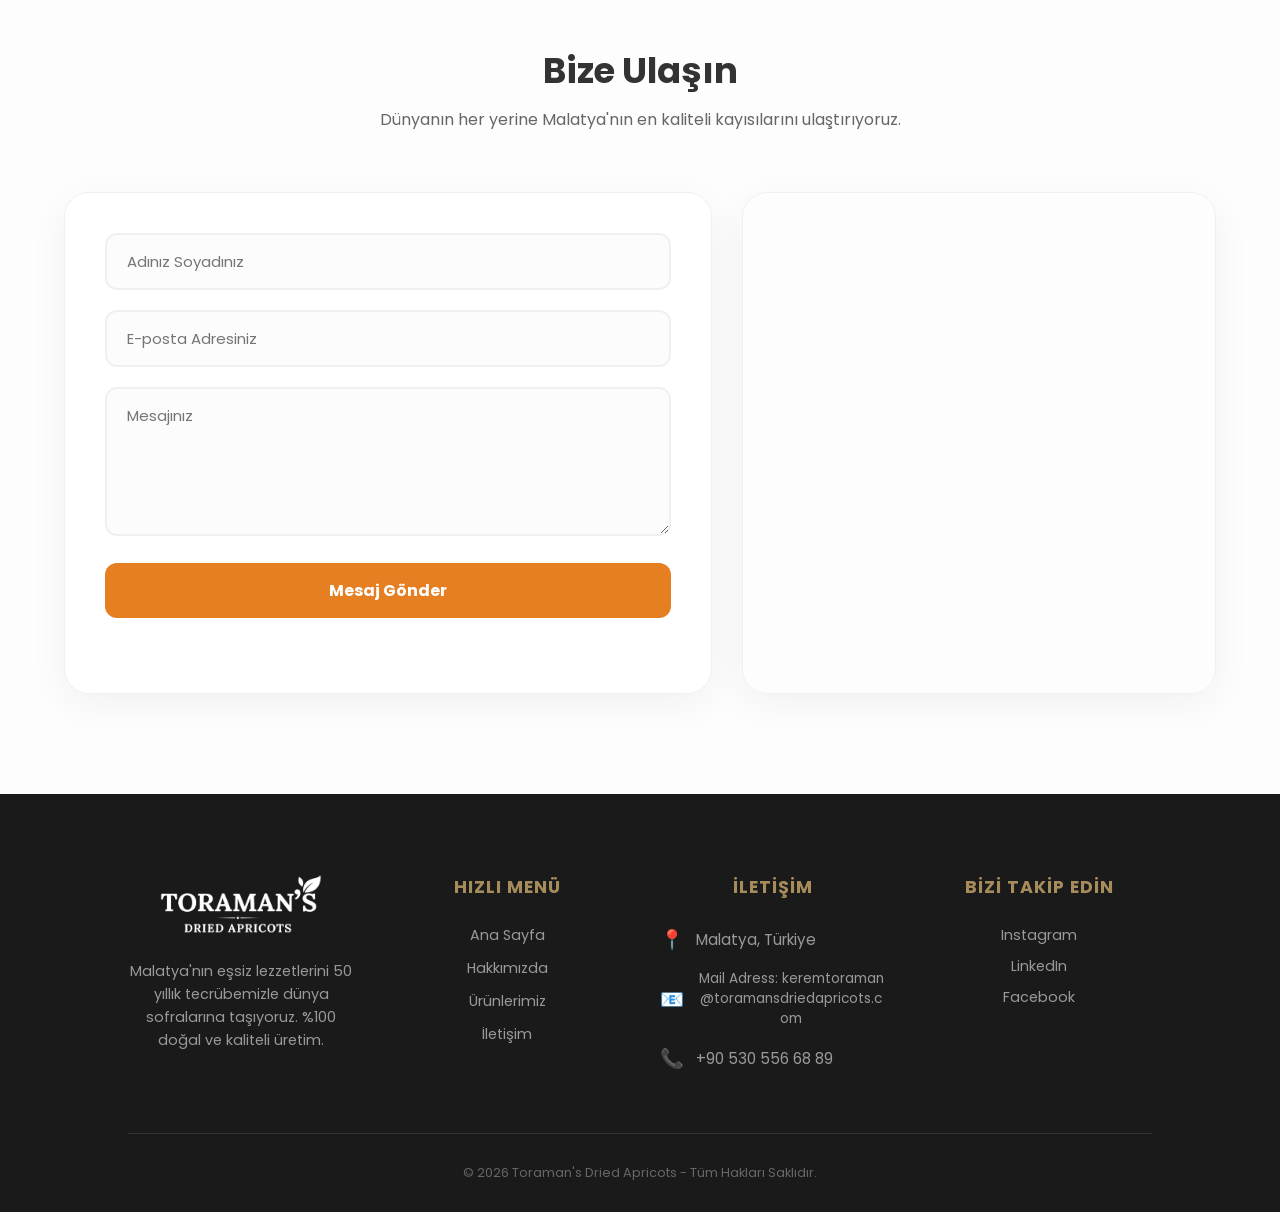
==== commit a4a870d9: "Update index.html" ====
--- a/index.html
+++ b/index.html
@@ -23,7 +23,7 @@
         </div>
     
         <ul class="nav-links">
-            <li><a href="index.html">Ana Sayfa</a></li>
+            <li><a href="index.html" class="active">Ana Sayfa</a></li>
             <li><a href="about.html">Hakkımızda</a></li>
             <li><a href="index.html#products">Ürünler</a></li>
             <li><a href="index.html#contact">İletişim</a></li>
--- a/style.css
+++ b/style.css
@@ -120,6 +120,252 @@
     }
     .navbar {
         min-height: 70px;
+    }
+}
+
+/* --- NAVBAR GENEL (DEĞİŞTİR) --- */
+.navbar {
+    display: flex;
+    justify-content: space-between;
+    align-items: center;
+    padding: 15px 10%;
+    background: rgba(255, 255, 255, 0.8);
+    backdrop-filter: blur(15px);
+    position: fixed;
+    width: 100%;
+    top: 0;
+    z-index: 1000;
+    transition: 0.3s;
+}
+
+/* Hamburger Menü Butonu (Yeni Eklenecek) */
+.menu-toggle {
+    display: none; /* Masaüstünde görünmez */
+    flex-direction: column;
+    gap: 5px;
+    cursor: pointer;
+}
+
+.bar {
+    width: 25px;
+    height: 3px;
+    background-color: #a68b5b; /* Senin altın rengin */
+    transition: 0.3s;
+    border-radius: 2px;
+}
+
+/* --- MOBİL VE YATAY MOD İÇİN NAVBAR DÜZENLEME (Zarif Kutu Modu) --- */
+@media (max-width: 1024px) {
+    .navbar {
+        padding: 10px 10% !important; /* Kenar boşluklarını logo hizasına getirdik */
+        position: relative; /* Menünün hizalanması için gerekli */
+        z-index: 1000;
+    }
+
+    /* 1. Menü Kutusunu Küçült ve Şıklaştır */
+    .nav-links {
+        display: none; /* Başlangıçta gizli */
+        position: absolute;
+        top: 100%; /* Navbar'ın hemen bittiği yerden başlar */
+        right: 10%; /* Sağ kenardan 10% boşluk (Logo/İkon hizası) */
+        width: 250px; /* Menünün sabit, kibar bir genişliği olsun */
+        background: rgba(255, 255, 255, 0.95); /* Hafif şeffaf beyaz */
+        backdrop-filter: blur(15px); /* Şık buzlu cam efekti */
+        border-radius: 18px; /* Köşeleri yuvarla */
+        box-shadow: 0 15px 40px rgba(0,0,0,0.12); /* Hafif gölge */
+        border: 1px solid rgba(0,0,0,0.04); /* Çok hafif bir çerçeve */
+        padding: 15px 0;
+        flex-direction: column; /* Yazılar dikey dizilsin */
+        z-index: 999;
+        overflow: hidden; /* Taşmaları engelle */
+    }
+
+    /* Menü Aktif Olduğunda Göster (JavaScript tetikler) */
+    .nav-links.active {
+        display: flex !important;
+        animation: slideDownFade 0.35s ease-out; /* Açılış animasyonu */
+    }
+
+    /* 2. Yazıları Şıklaştır (Apple Tarzı) */
+    .nav-links li {
+        margin: 0 !important; /* Liste elemanları arası varsayılan boşluğu kaldır */
+        width: 100%;
+        text-align: left; /* Yazıları sola yasla */
+    }
+
+    .nav-links a {
+        font-family: -apple-system, BlinkMacSystemFont, "Segoe UI", Roboto, "Helvetica Neue", Arial, sans-serif; /* Modern yazı tipi */
+        font-size: 16px !important; /* Okunabilir boyut */
+        color: #1d1d1f !important; /* Koyu Apple grisi */
+        font-weight: 500; /* Orta kalınlık */
+        letter-spacing: -0.01em; /* Harf arası boşluğu daralt (Modern durur) */
+        padding: 14px 25px !important; /* Tıklama alanını genişlet */
+        display: block;
+        width: 100%;
+        transition: background 0.2s;
+    }
+
+    /* Linkin üzerine gelince (veya menü açıkken) hafif gri arka plan */
+    .nav-links a:hover,
+    .nav-links.active a {
+        background-color: rgba(0,0,0,0.03);
+    }
+
+    /* Active (Mevcut) sayfa linkini belirginleştir */
+    .nav-links a.active {
+        color: #bf9b30 !important; /* Logonun altın rengi tonu (Varsa) */
+        font-weight: 600;
+    }
+
+    /* 3. Dil Seçiciyi Ortala ve Şıklaştır */
+    .lang-switcher {
+        justify-content: flex-start; /* Sola yasla */
+        padding: 15px 25px !important;
+        margin-top: 5px;
+        border-top: 1px solid rgba(0,0,0,0.06); /* Üste ayırıcı çizgi */
+        width: 100%;
+    }
+
+    .lang-btn {
+        font-size: 14px !important;
+        font-weight: 500;
+        color: #1d1d1f !important;
+    }
+
+    .lang-btn.active {
+        color: #bf9b30 !important; /* Aktif dilin rengi */
+    }
+
+    /* 4. Hamburger İkonunu Göster */
+    .menu-toggle {
+        display: flex !important;
+        z-index: 1001;
+        cursor: pointer;
+    }
+
+    /* Açılış Animasyonu (Yumuşak düşüş ve görünürlük) */
+    @keyframes slideDownFade {
+        from {
+            opacity: 0;
+            transform: translateY(-15px);
+        }
+        to {
+            opacity: 1;
+            transform: translateY(0);
+        }
+    }
+}
+
+/* --- MOBİL UYUM (768px Altı İçin Tamamen Değiştir) --- */
+@media (max-width: 768px) {
+
+    /* 1. SABİT ÜST ŞERİT (NAVBAR) */
+    .navbar {
+        position: fixed !important; /* Sayfayla beraber aşağı gelir */
+        top: 0 !important;
+        left: 0 !important;
+        width: 100% !important;
+        background: #ffffff !important; /* Net beyaz arkaplan */
+        border-bottom: 1px solid #f0f0f0 !important;
+        padding: 10px 5% !important;
+        min-height: 70px !important;
+        z-index: 10000 !important; /* İçeriklerin üstünde kalmasını sağlar */
+        display: flex !important;
+        justify-content: space-between !important;
+        align-items: center !important;
+        box-shadow: 0 2px 10px rgba(0,0,0,0.05) !important;
+    }
+
+    /* Logo Boyutu */
+    #nav-logo {
+        height: 40px !important;
+        width: auto !important;
+    }
+
+    /* 2. KART MENÜ: Sağ Üstte Asılı Net Beyaz Kutu */
+    .nav-links {
+        position: fixed !important;
+        top: 75px; /* Navbar'ın hemen altı */
+        right: 20px;
+        width: 240px; /* Şık ve kompakt genişlik */
+        height: auto !important;
+        background: #ffffff !important;
+        border-radius: 20px;
+        border: 1px solid #f0f0f0 !important;
+        box-shadow: 0 15px 40px rgba(0, 0, 0, 0.15);
+        
+        /* Düzen ve Gizleme */
+        display: none !important; /* JS 'active' sınıfıyla kontrol edilir */
+        flex-direction: column;
+        padding: 25px 20px !important;
+        z-index: 10001 !important;
+        
+        /* Geçiş Efekti */
+        opacity: 0;
+        transform: translateY(-10px);
+        transition: opacity 0.3s ease, transform 0.3s ease;
+    }
+
+    /* Menü Aktifken Görünürlük */
+    .nav-links.active {
+        display: flex !important;
+        opacity: 1 !important;
+        transform: translateY(0);
+    }
+
+    /* 3. MENÜ İÇİNDEKİ LİNKLER */
+    .nav-links li {
+        margin: 12px 0 !important;
+        width: 100%;
+        text-align: left;
+    }
+
+    .nav-links a {
+        font-size: 19px !important;
+        font-weight: 700 !important;
+        color: #1d1d1f !important;
+        text-decoration: none;
+        display: block;
+        padding: 5px 0;
+    }
+
+    /* Hover ve Aktif Sayfa Rengi: Toraman's Altın Sarısı */
+    .nav-links a:hover, 
+    .nav-links a.active {
+        color: #a68b5b !important;
+    }
+
+    /* 4. DİL SEÇİCİ (TR/EN) */
+    .mobile-lang-container {
+        margin-top: 15px !important;
+        padding-top: 15px !important;
+        border-top: 1px solid #f5f5f5;
+        width: 100% !important;
+    }
+
+    .lang-switcher {
+        display: flex !important;
+        justify-content: flex-start;
+        gap: 20px;
+        background: #f9f9fb !important;
+        padding: 10px 15px !important;
+        border-radius: 50px;
+    }
+
+    .lang-btn {
+        font-size: 14px !important;
+        font-weight: 700 !important;
+        color: #888 !important;
+    }
+
+    .lang-btn.active {
+        color: #a68b5b !important;
+    }
+
+    /* 5. İÇERİK KAYMASINI ÖNLEME */
+    /* Navbar 'fixed' olduğu için ilk bölümün üzerine binmemesi için boşluk bırakır */
+    body {
+        padding-top: 70px !important;
     }
 }
 
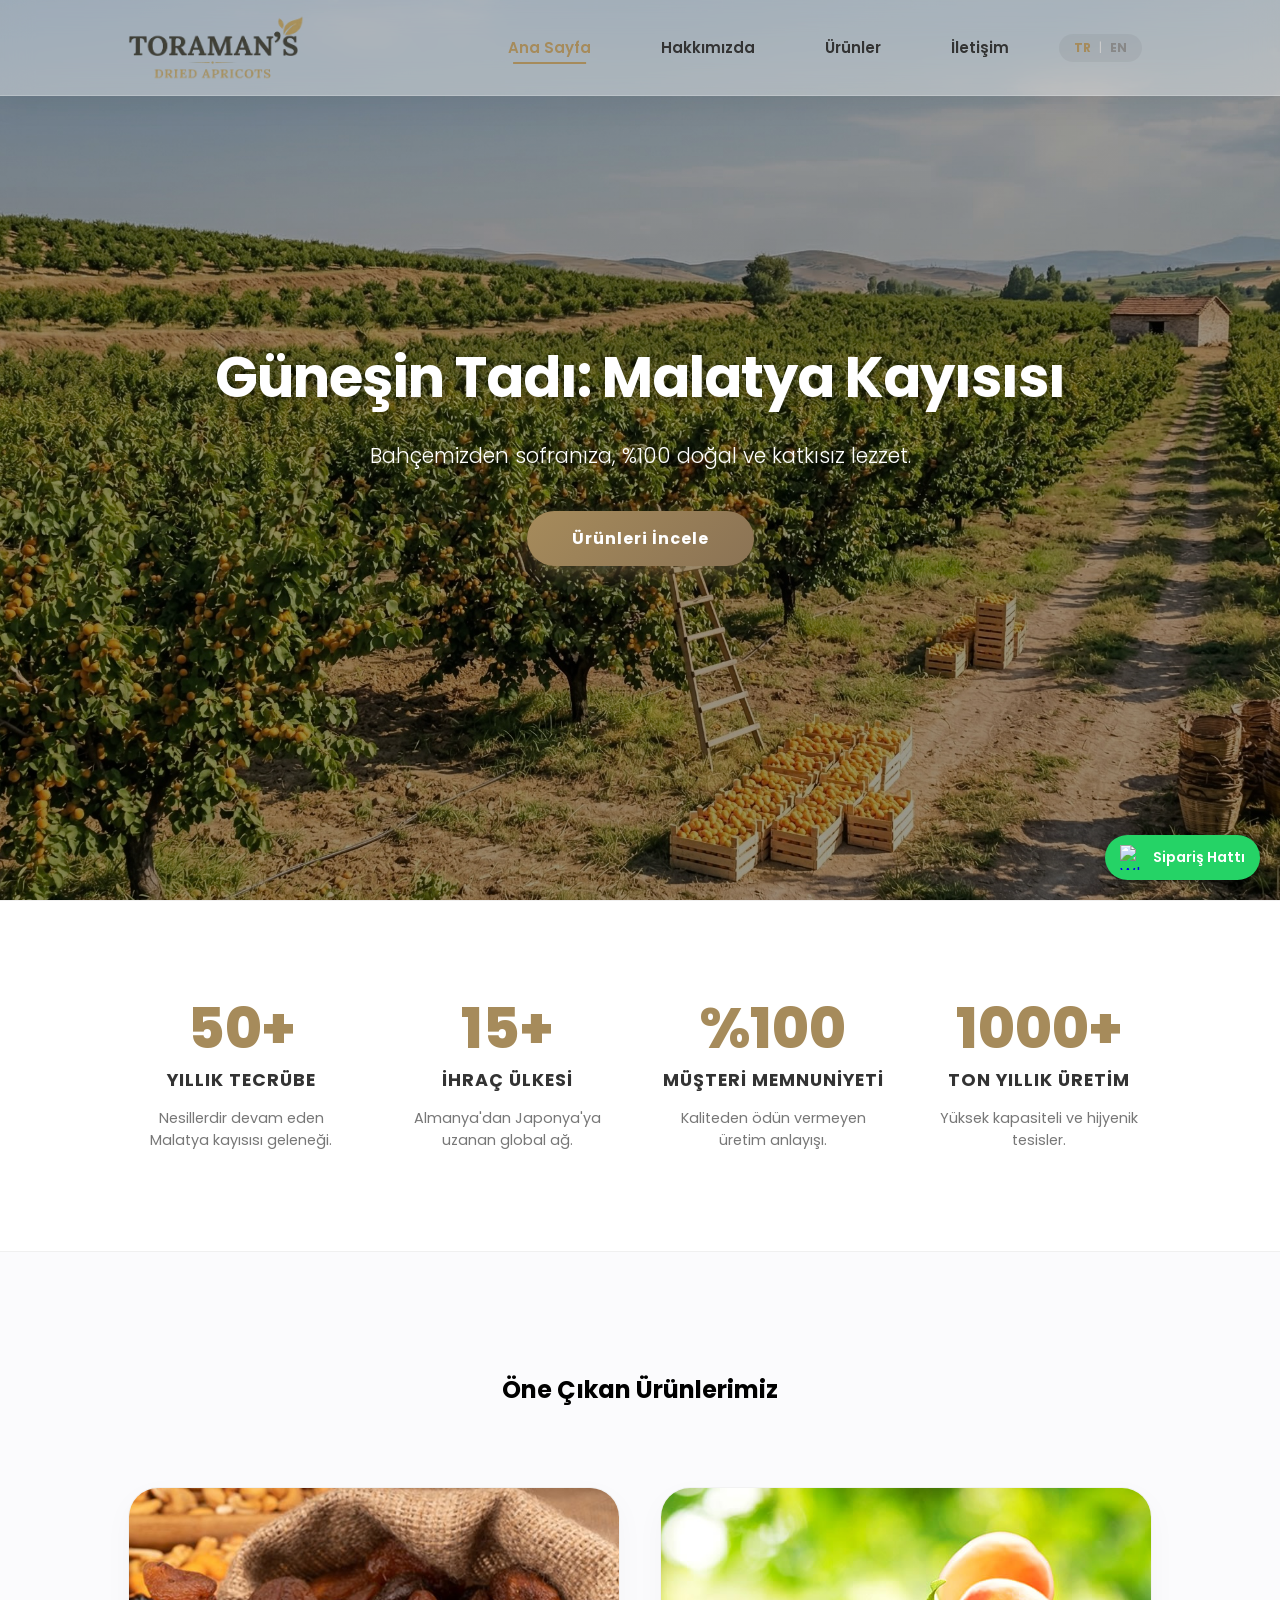
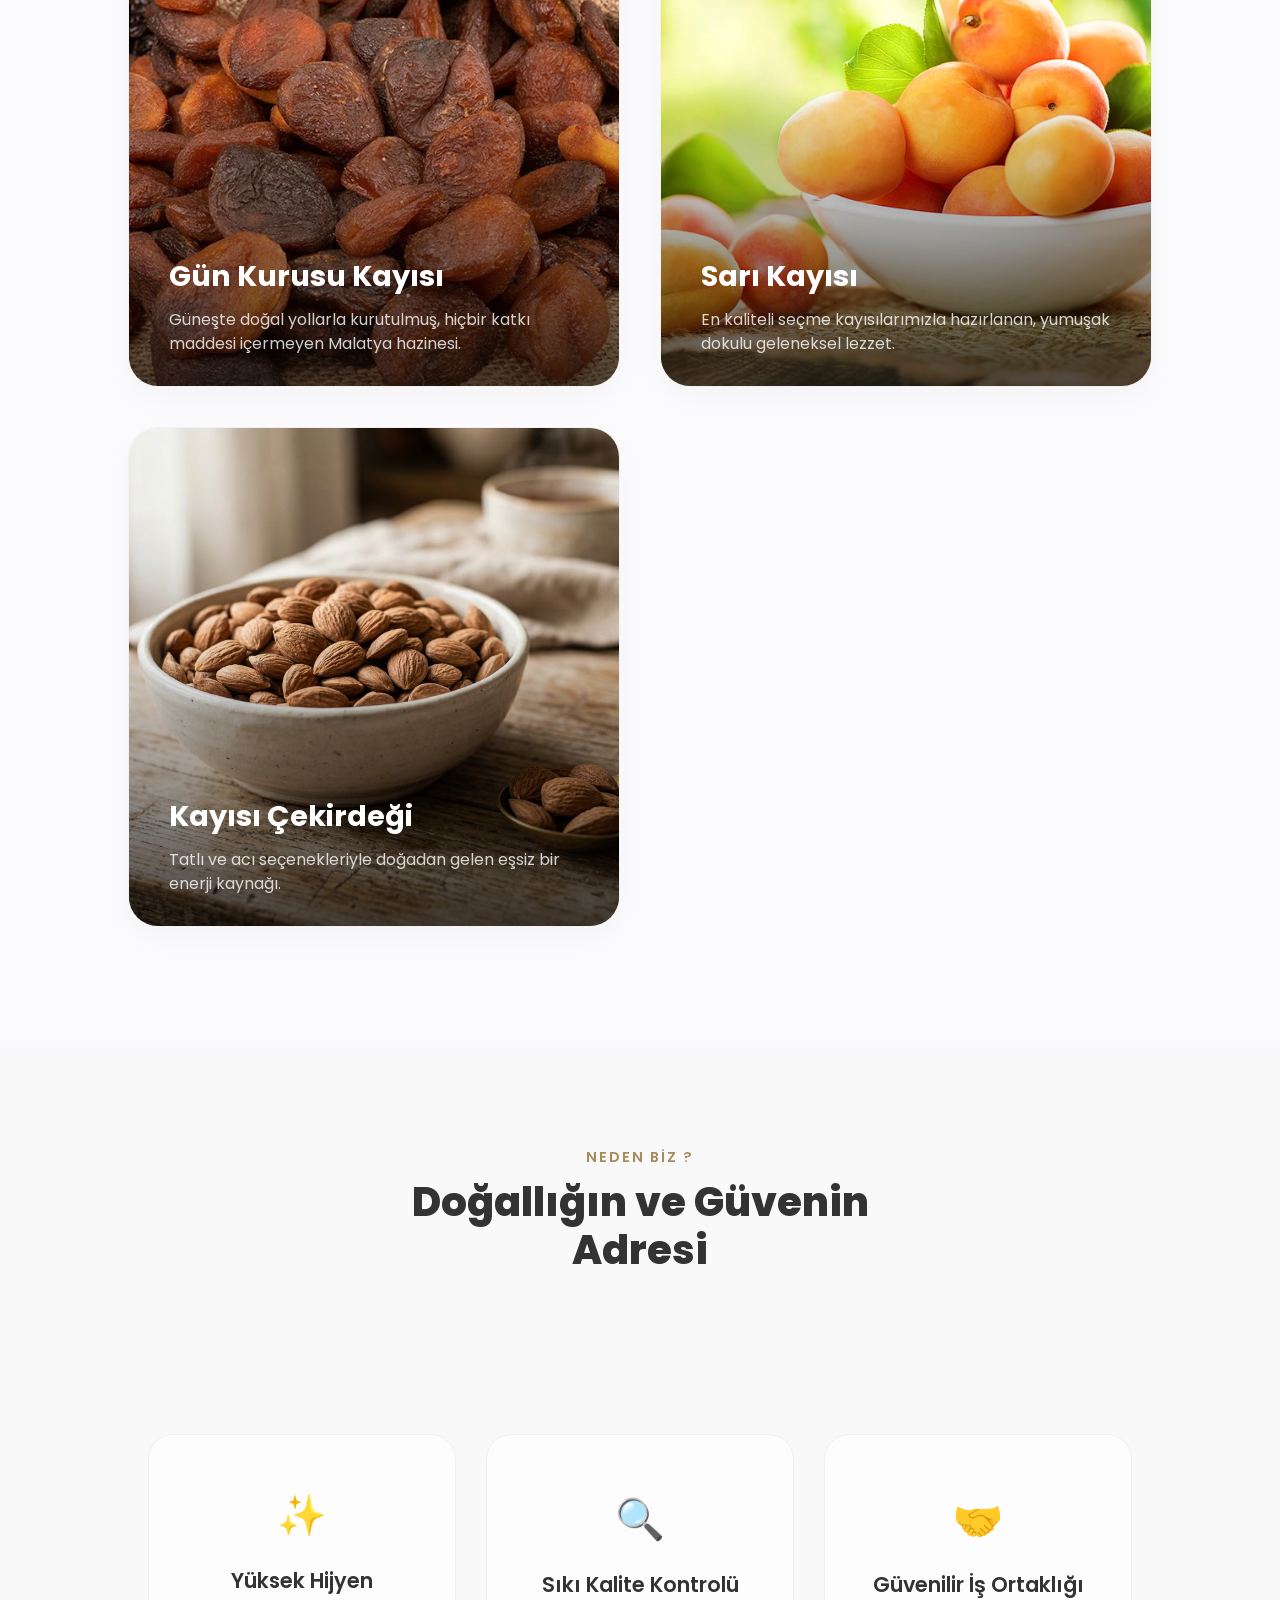
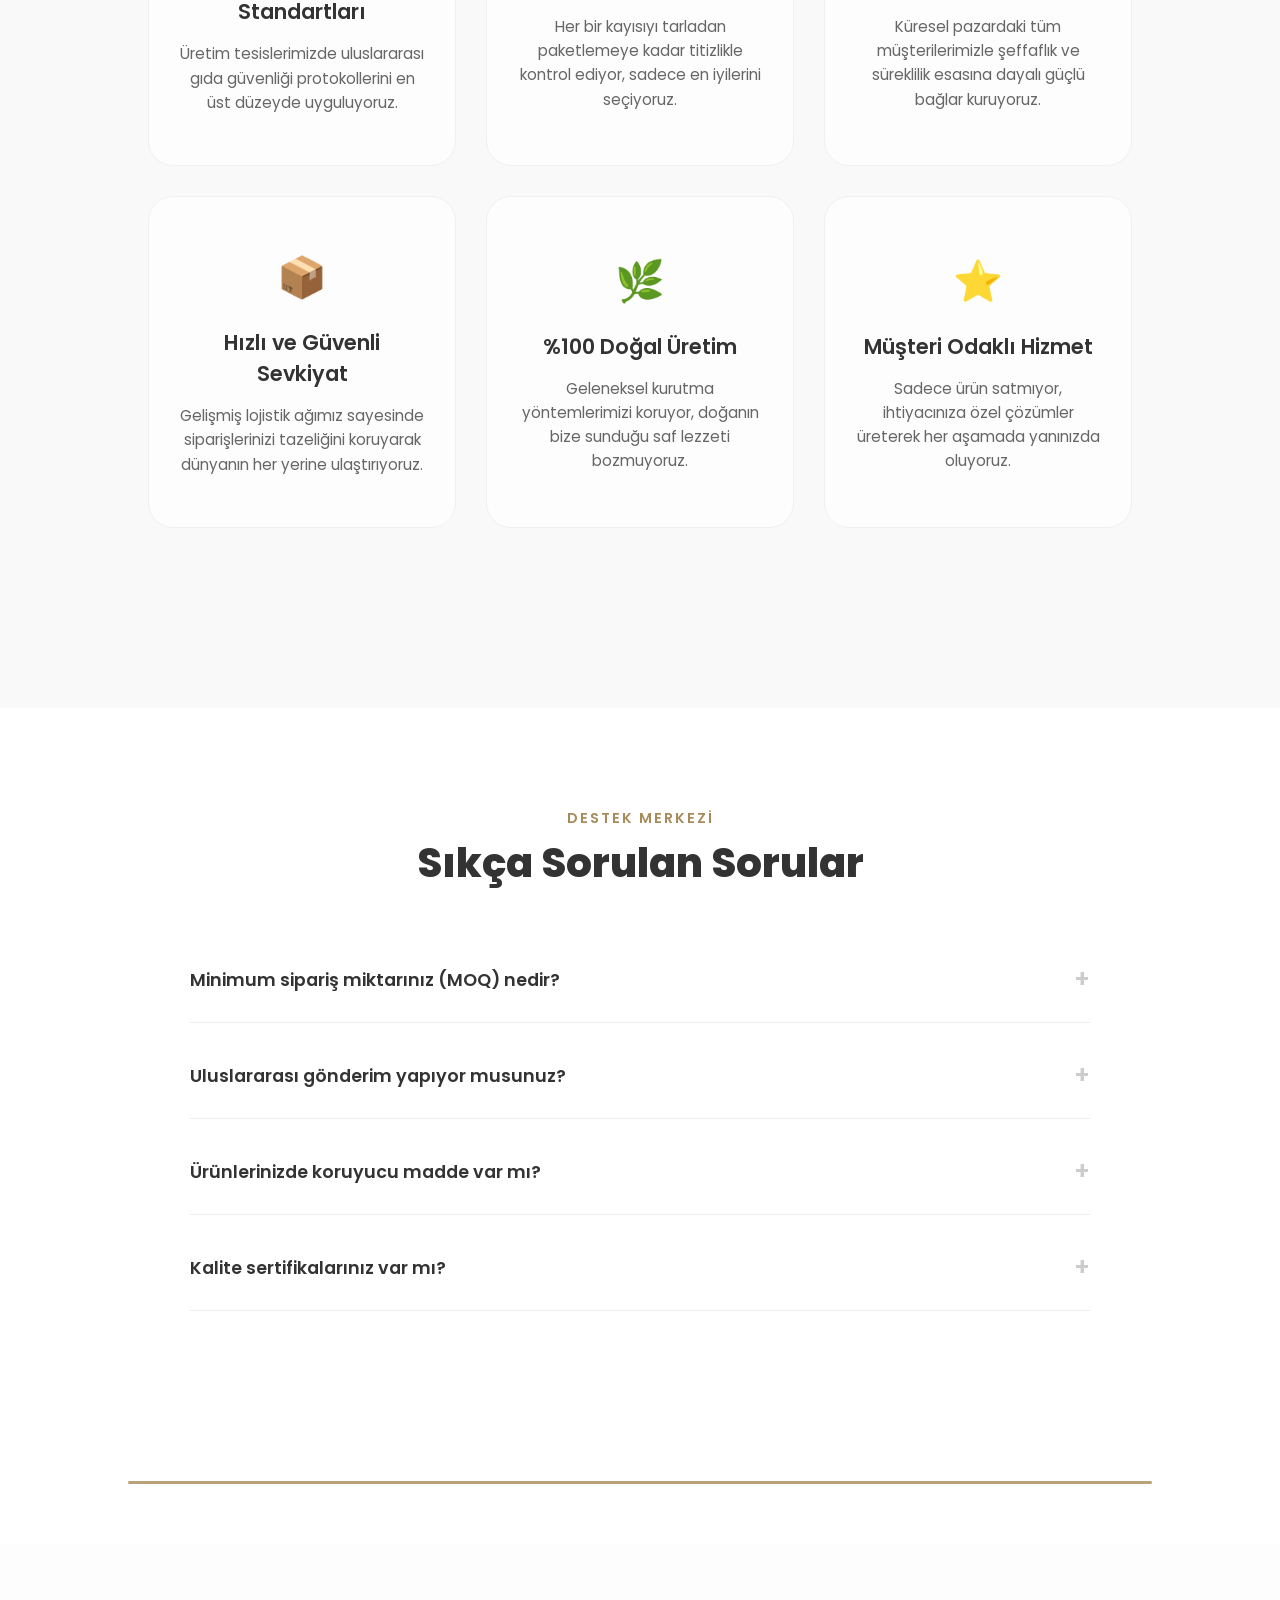
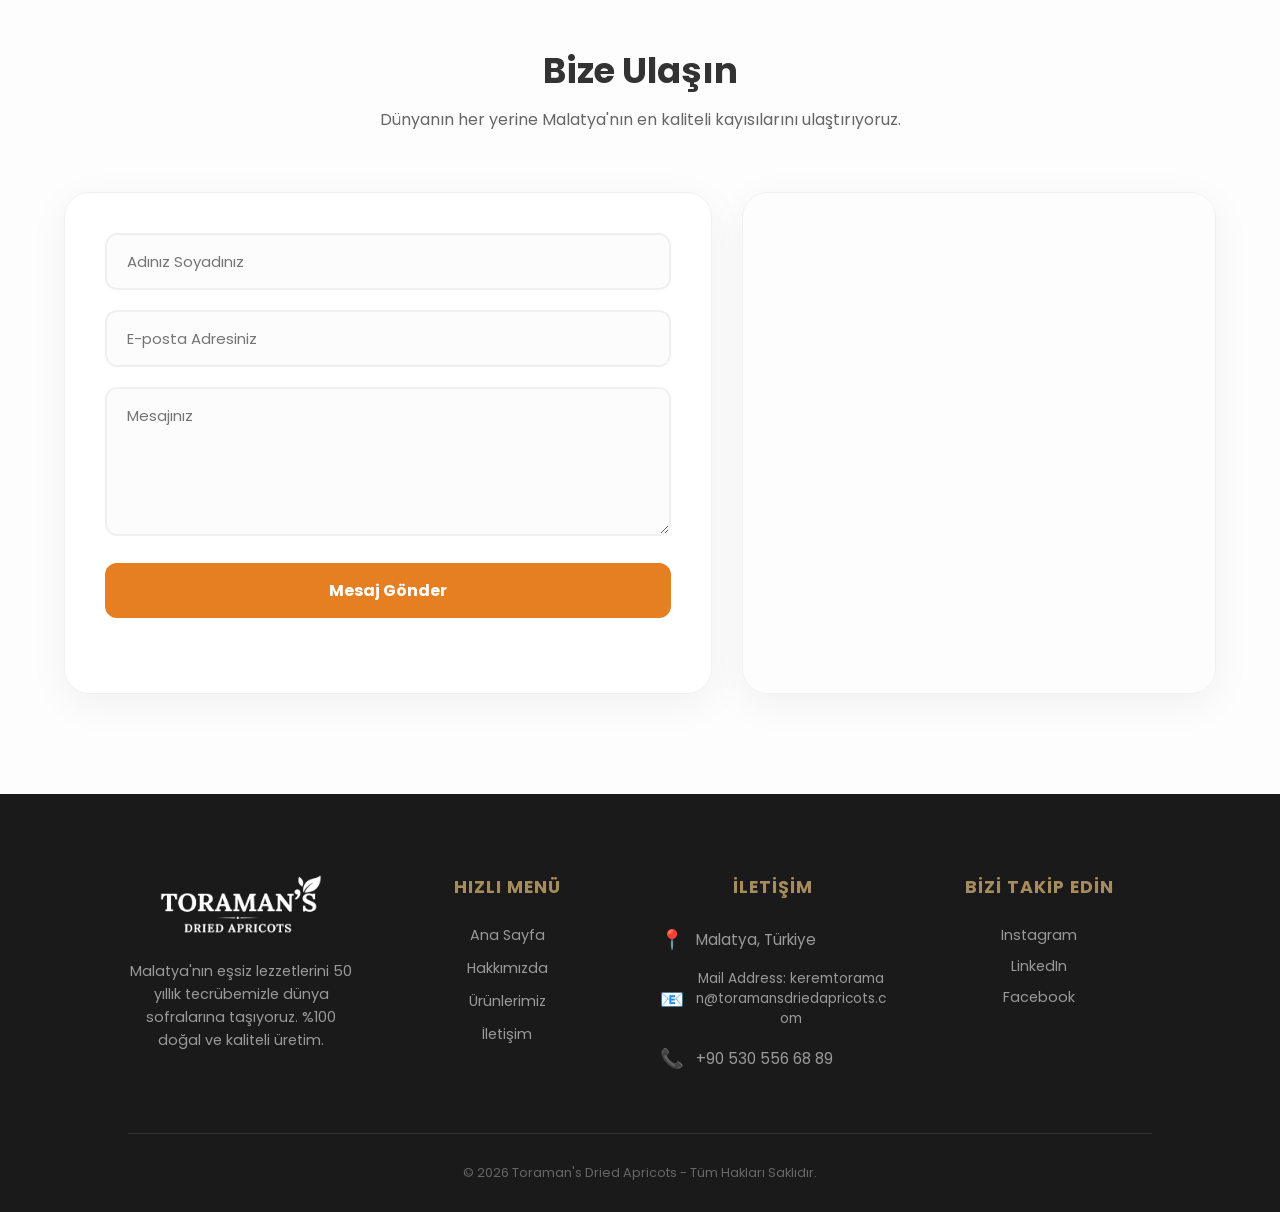
==== commit 58b6c6a2: "Update index.html" ====
--- a/index.html
+++ b/index.html
@@ -270,7 +270,7 @@
                 </div>
                 <div class="contact-item">
                     <span class="icon">📧</span>
-                    <p class="long-email">Mail Adress: keremtoraman@toramansdriedapricots.com</p>
+                    <p class="long-email">Mail Address: keremtoraman@toramansdriedapricots.com</p>
                 </div>
                 <div class="contact-item">
                     <span class="icon">📞</span>
--- a/style.css
+++ b/style.css
@@ -256,68 +256,64 @@
     }
 }
 
-/* --- MOBİL UYUM (768px Altı İçin Tamamen Değiştir) --- */
+/* --- MOBİL TASARIM (KESİN ÇÖZÜM - TAM SÜRÜM) --- */
 @media (max-width: 768px) {
 
-    /* 1. SABİT ÜST ŞERİT (NAVBAR) */
+    /* 1. NAVBAR (SABİT ÜST ŞERİT) */
     .navbar {
-        position: fixed !important; /* Sayfayla beraber aşağı gelir */
+        position: fixed !important;
         top: 0 !important;
         left: 0 !important;
         width: 100% !important;
-        background: #ffffff !important; /* Net beyaz arkaplan */
-        border-bottom: 1px solid #f0f0f0 !important;
-        padding: 10px 5% !important;
+        background: #ffffff !important;
+        z-index: 10000 !important; /* Navbar her zaman üstte */
         min-height: 70px !important;
-        z-index: 10000 !important; /* İçeriklerin üstünde kalmasını sağlar */
         display: flex !important;
         justify-content: space-between !important;
         align-items: center !important;
+        padding: 0 5% !important;
         box-shadow: 0 2px 10px rgba(0,0,0,0.05) !important;
     }
 
-    /* Logo Boyutu */
-    #nav-logo {
-        height: 40px !important;
-        width: auto !important;
-    }
-
-    /* 2. KART MENÜ: Sağ Üstte Asılı Net Beyaz Kutu */
+    /* 2. KART MENÜ (GİZLEME VE KATMAN DÜZELTMESİ) */
     .nav-links {
         position: fixed !important;
-        top: 75px; /* Navbar'ın hemen altı */
+        top: 80px; 
         right: 20px;
-        width: 240px; /* Şık ve kompakt genişlik */
-        height: auto !important;
+        width: 260px;
         background: #ffffff !important;
         border-radius: 20px;
         border: 1px solid #f0f0f0 !important;
         box-shadow: 0 15px 40px rgba(0, 0, 0, 0.15);
         
-        /* Düzen ve Gizleme */
-        display: none !important; /* JS 'active' sınıfıyla kontrol edilir */
+        display: flex !important; 
         flex-direction: column;
-        padding: 25px 20px !important;
-        z-index: 10001 !important;
-        
-        /* Geçiş Efekti */
+        padding: 30px 25px !important;
+
+        /* --- KRİTİK DEĞİŞİKLİK: MENÜ KAPALIYKEN --- */
         opacity: 0;
-        transform: translateY(-10px);
-        transition: opacity 0.3s ease, transform 0.3s ease;
-    }
-
-    /* Menü Aktifken Görünürlük */
+        visibility: hidden;
+        pointer-events: none; /* Tıklamayı engelle */
+        z-index: -1000 !important; /* En alt katmana gönder */
+        transform: translateY(-50px) scale(0.9); /* Hem yukarı çek hem küçült */
+        transition: all 0.4s cubic-bezier(0.175, 0.885, 0.32, 1.275); /* Esnek açılış */
+    }
+
+    /* MENÜ AKTİFKEN (AÇILDIĞINDA) */
     .nav-links.active {
-        display: flex !important;
         opacity: 1 !important;
-        transform: translateY(0);
-    }
-
-    /* 3. MENÜ İÇİNDEKİ LİNKLER */
-    .nav-links li {
-        margin: 12px 0 !important;
+        visibility: visible !important;
+        pointer-events: auto !important; /* Tıklamayı aç */
+        z-index: 20000 !important; /* Navbar'ın bile üstüne, en tepeye getir */
+        transform: translateY(0) scale(1) !important;
+    }
+
+    /* 3. LİNKLER VE ALT ÇİZGİLER */
+.nav-links li {
+        margin: 15px 0 !important;
         width: 100%;
-        text-align: left;
+        text-align: left; /* Yazıları sola yasla */
+        list-style: none;
     }
 
     .nav-links a {
@@ -325,47 +321,84 @@
         font-weight: 700 !important;
         color: #1d1d1f !important;
         text-decoration: none;
-        display: block;
-        padding: 5px 0;
-    }
-
-    /* Hover ve Aktif Sayfa Rengi: Toraman's Altın Sarısı */
-    .nav-links a:hover, 
+        
+        /* KRİTİK AYAR: Sadece kelime genişliği kadar alan kapla */
+        display: inline-flex !important; 
+        flex-direction: column;
+        position: relative;
+        padding-bottom: 4px;
+    }
+
+    /* Alt Çizgi: Kelime uzunluğunu otomatik takip eder */
+    .nav-links a::after {
+        content: '';
+        position: absolute;
+        bottom: 0px; /* Yazının hemen altına yapıştır */
+        left: 0;
+        
+        /* Genişlik artık otomatik olarak 'a' etiketinin (kelimenin) genişliği kadar olacak */
+        width: 100%; 
+        height: 2px;
+        background-color: #a68b5b;
+        
+        /* Animasyon ayarları */
+        transform: scaleX(0);
+        transition: transform 0.3s ease;
+        transform-origin: right;
+    }
+
+    /* Aktif veya üzerine gelince çizgi tam boy açılsın */
+    .nav-links a:hover::after,
+    .nav-links a.active::after {
+        transform: scaleX(1);
+        transform-origin: left;
+    }
+
+    /* Aktif sayfa rengi */
     .nav-links a.active {
         color: #a68b5b !important;
     }
 
-    /* 4. DİL SEÇİCİ (TR/EN) */
-    .mobile-lang-container {
-        margin-top: 15px !important;
-        padding-top: 15px !important;
-        border-top: 1px solid #f5f5f5;
+/* 4. DİL SEÇİCİ KAPSAYICI (GRİ KUTU) */
+    .lang-switcher {
+        margin-top: 25px !important;
+        background: #f4f4f6 !important; /* Hafif modern gri zemin */
+        padding: 12px 20px !important;
+        border-radius: 50px; /* Tam oval yapı */
+        display: flex !important; /* Butonları yan yana getirir */
+        justify-content: center !important; /* Yatayda ortalar */
+        align-items: center !important; /* Dikeyde ortalar */
+        gap: 15px !important; /* Butonlar arası boşluk */
         width: 100% !important;
-    }
-
-    .lang-switcher {
-        display: flex !important;
-        justify-content: flex-start;
-        gap: 20px;
-        background: #f9f9fb !important;
-        padding: 10px 15px !important;
-        border-radius: 50px;
-    }
-
+        box-sizing: border-box;
+    }
+
+    /* Dil Butonları (TR / EN) */
     .lang-btn {
-        font-size: 14px !important;
+        font-size: 15px !important;
         font-weight: 700 !important;
         color: #888 !important;
-    }
-
+        text-decoration: none !important;
+        transition: color 0.3s ease;
+        line-height: 1 !important; /* Satır yüksekliğini sıfırla */
+    }
+
+    /* Aktif Dil Rengi */
     .lang-btn.active {
-        color: #a68b5b !important;
-    }
-
-    /* 5. İÇERİK KAYMASINI ÖNLEME */
-    /* Navbar 'fixed' olduğu için ilk bölümün üzerine binmemesi için boşluk bırakır */
+        color: #a68b5b !important; /* Toraman's Altın Rengi */
+    }
+
+    /* Ortadaki Ayırıcı Çizgi (|) */
+    .lang-divider {
+        color: #ddd !important;
+        font-weight: 300;
+        font-size: 14px;
+        display: inline-block !important;
+    }
+    
+    /* 5. GENEL DÜZEN */
     body {
-        padding-top: 70px !important;
+        padding-top: 75px !important;
     }
 }
 
@@ -1524,6 +1557,58 @@
 
 .overlay-image { width: 100%; height: 100%; object-fit: cover; }
 
+@media (max-width: 768px) {
+    /* Sayfa genel boşluğu ve metin hizalama */
+    .about-modern {
+        padding: 100px 5% 60px 5% !important;
+        text-align: center;
+    }
+
+    .about-modern-content {
+        flex-direction: column !important;
+        align-items: center;
+        gap: 0 !important;
+    }
+
+    .about-modern-text {
+        width: 100% !important;
+        margin-bottom: 50px !important;
+    }
+
+    /* Görsel Alanı: Kapsayıcıyı daraltıp şıklaştıralım */
+    .about-modern-visuals {
+        position: relative !important;
+        width: 90% !important; /* Ekranın tamamını kaplamasın, daha zarif durur */
+        height: 380px !important;
+        margin: 0 auto !important;
+    }
+
+    /* Arka Plan (Büyük) Resim */
+    .main-image-wrapper {
+        position: relative !important;
+        width: 85% !important; /* Sağa yaslı kalsın */
+        height: 280px !important;
+        margin-left: auto !important;
+        right: 0 !important;
+        top: 0 !important;
+        border-radius: 20px !important;
+        z-index: 1;
+    }
+
+    /* Ön Plan (Küçük) Resim: Apple stili üst üste binme */
+    .overlay-image-wrapper {
+        position: absolute !important;
+        width: 60% !important;
+        height: 180px !important;
+        bottom: 20px !important; /* Alta sarkmasın, içeride kalsın */
+        left: 0 !important; /* Sola yaslı kalsın */
+        z-index: 2;
+        border: 4px solid #fffaf0 !important; /* Arka plan renginle sıfıra sıfır uyum */
+        border-radius: 15px !important;
+        box-shadow: 0 10px 30px rgba(0,0,0,0.15) !important;
+    }
+}
+
 /* --- MODERN GARDEN GALLERY --- */
 .garden-gallery {
     padding: 150px 0;
@@ -1902,3 +1987,47 @@
         min-height: 350px;
     }
 }
+
+    /* --- MOBİL MENÜ ÇİZGİ DÜZELTMESİ --- */
+@media (max-width: 768px) {
+    
+    .nav-links li {
+        margin: 15px 0 !important;
+        /* Çizginin hizalanması için gerekli */
+        display: block; 
+    }
+
+    .nav-links a {
+        position: relative;
+        display: inline-block !important; /* Çizgi sadece yazı boyunda kalsın */
+        padding-bottom: 5px !important; /* Yazı ile çizgi arasına nefes payı */
+        line-height: 1.2 !important;
+    }
+
+    /* Alt çizgi ayarlarını sıfırlayıp yeniden konumlandırıyoruz */
+    .nav-links a::after {
+        content: '';
+        position: absolute;
+        bottom: -2px !important; /* Yazının içine girmemesi için aşağı çektik */
+        left: 0;
+        width: 100%;
+        height: 2px;
+        background-color: #a68b5b; /* Senin altın rengin */
+        transform: scaleX(0);
+        transition: transform 0.3s ease;
+        transform-origin: bottom right;
+    }
+
+    /* Aktif olan veya üzerine gelinen butonda çizgi görünsün */
+    .nav-links a:hover::after,
+    .nav-links a.active::after {
+        transform: scaleX(1);
+        transform-origin: bottom left;
+    }
+
+    /* Aktif sayfa linkinin rengini netleştirelim */
+    .nav-links a.active {
+        color: #a68b5b !important;
+        font-weight: 700 !important;
+    }
+}
